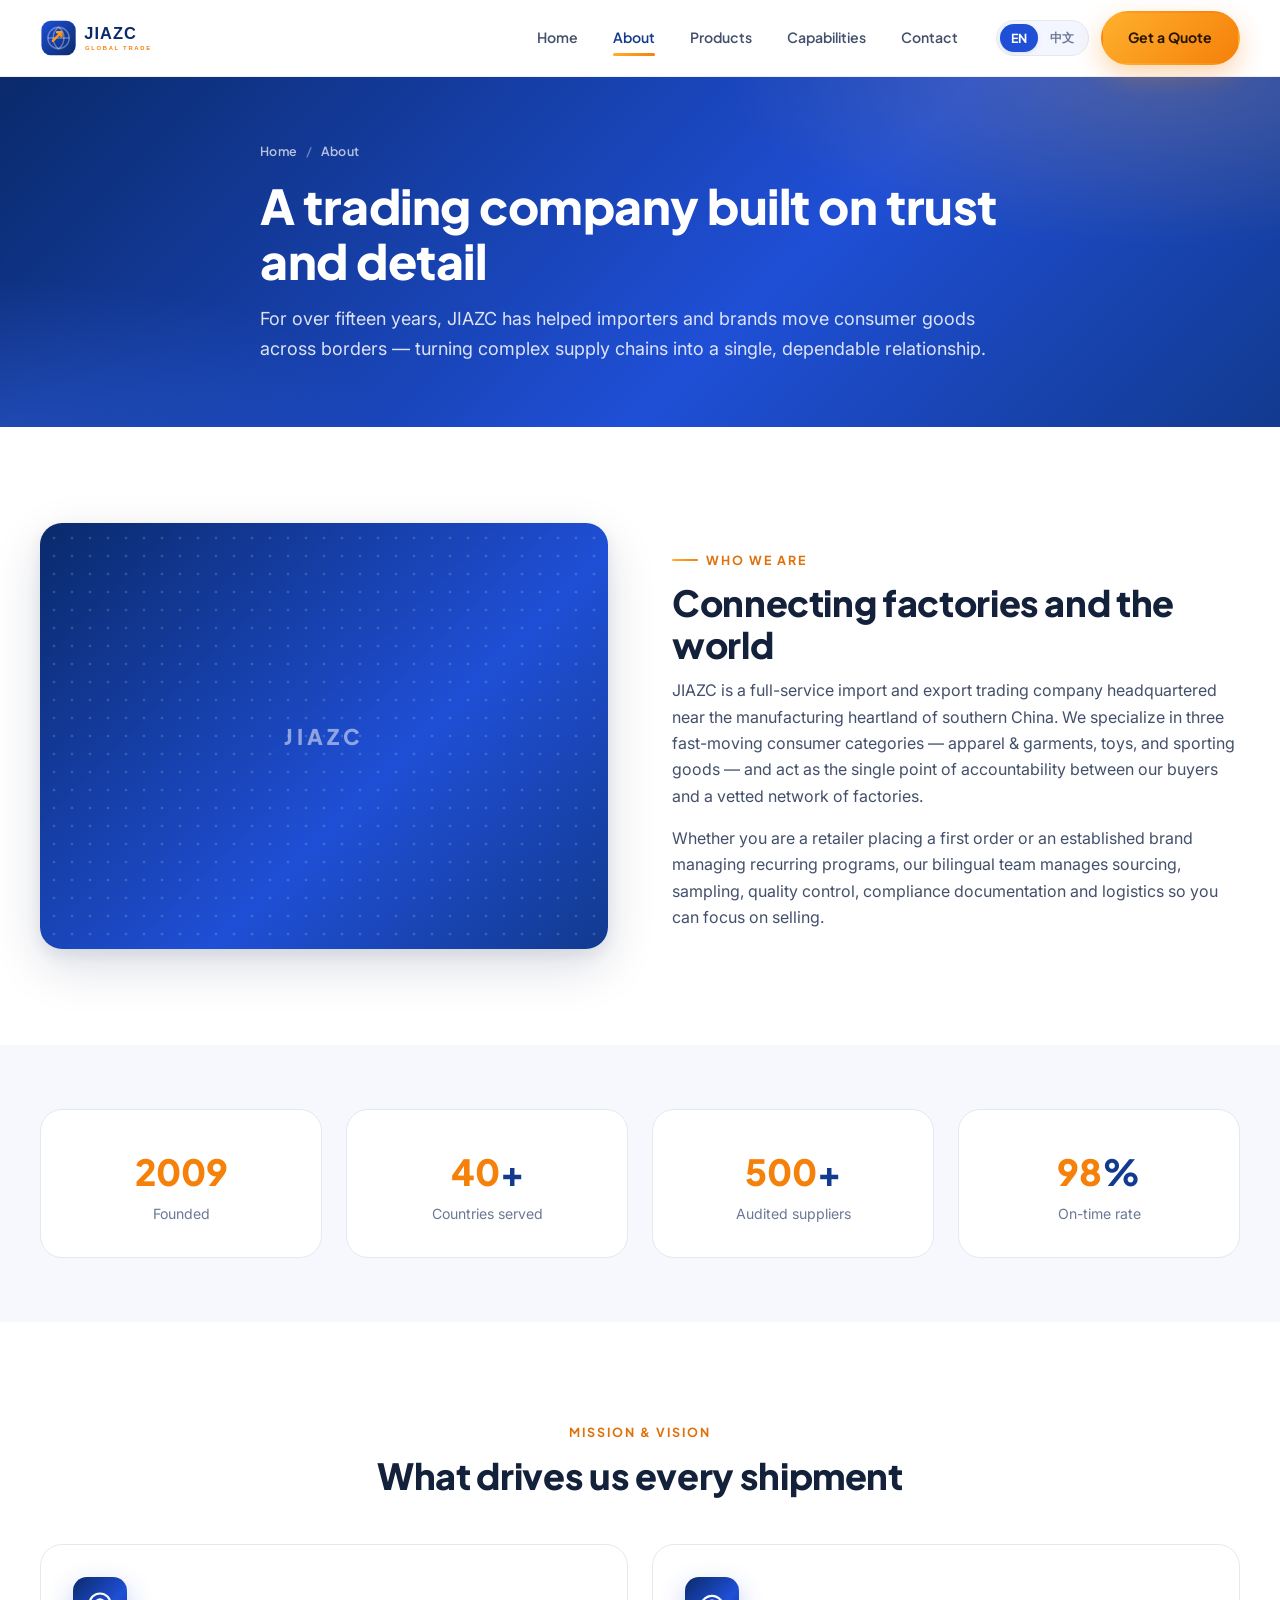
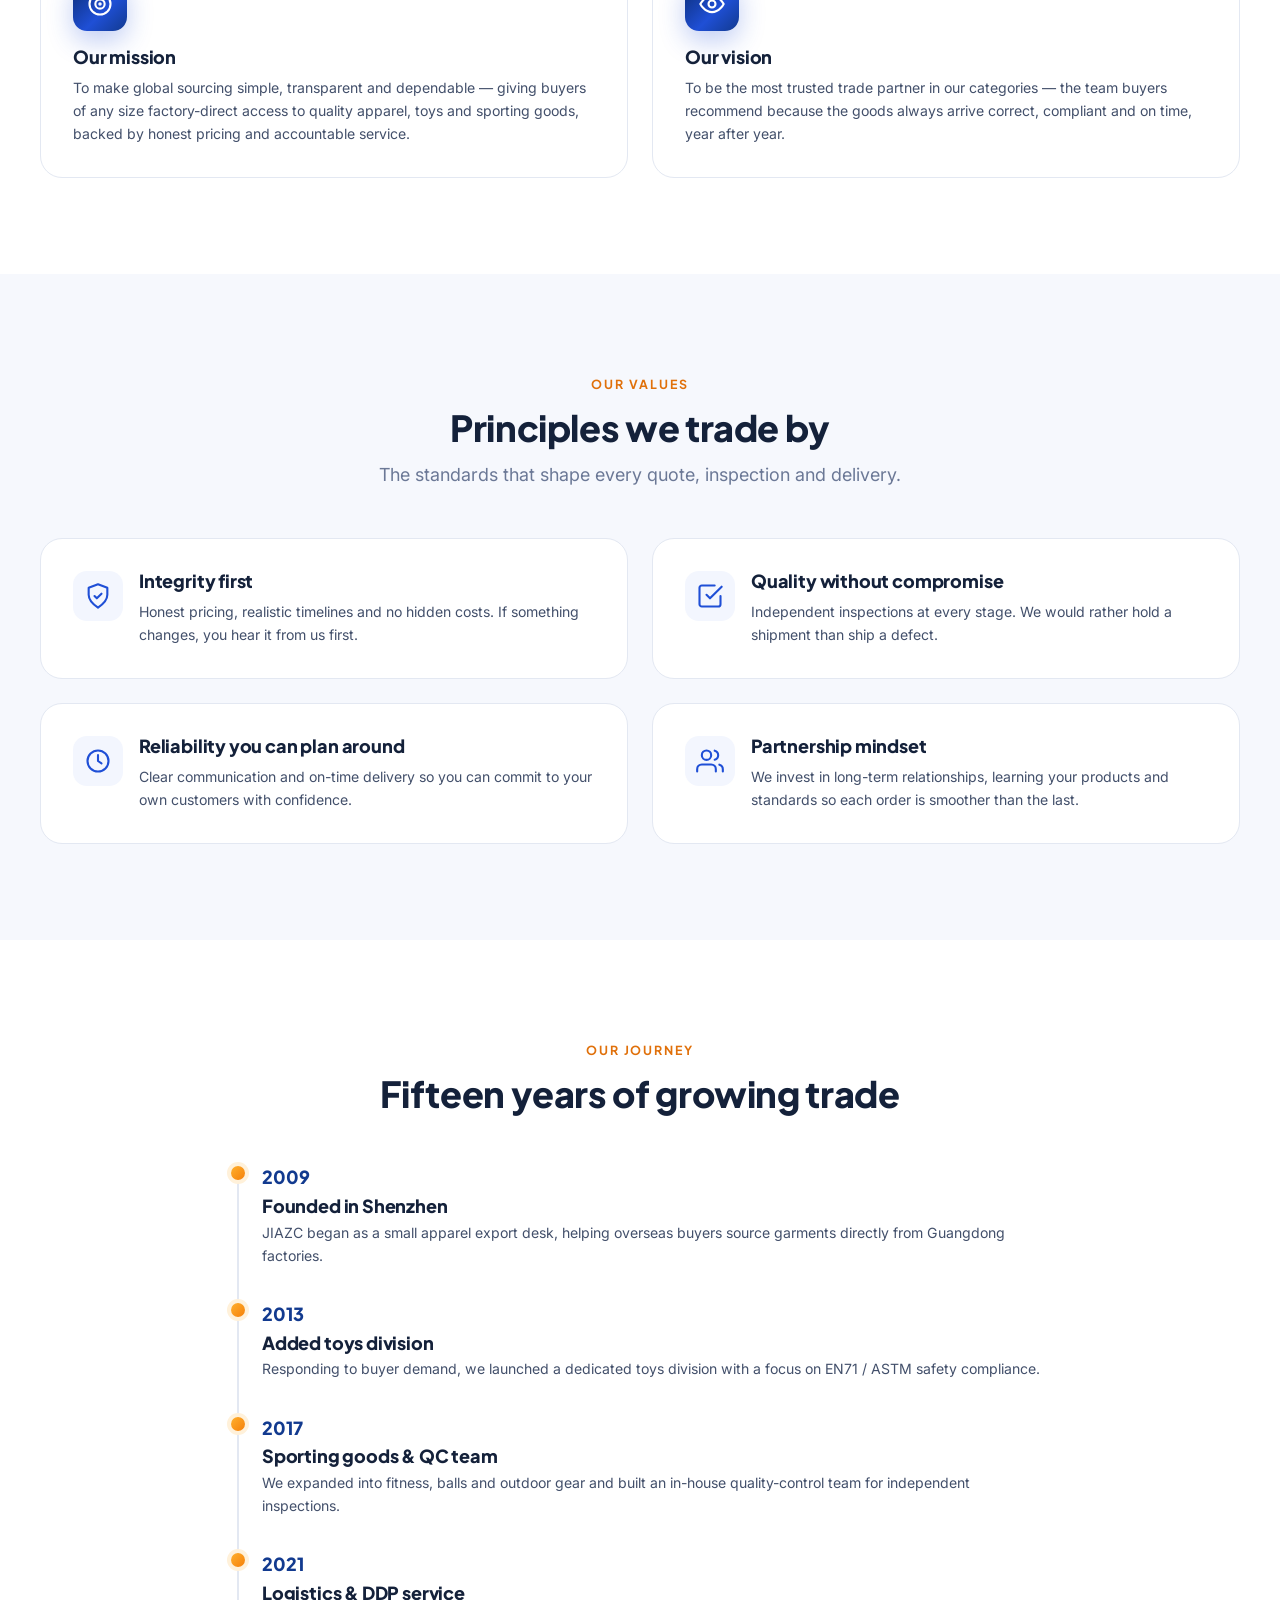
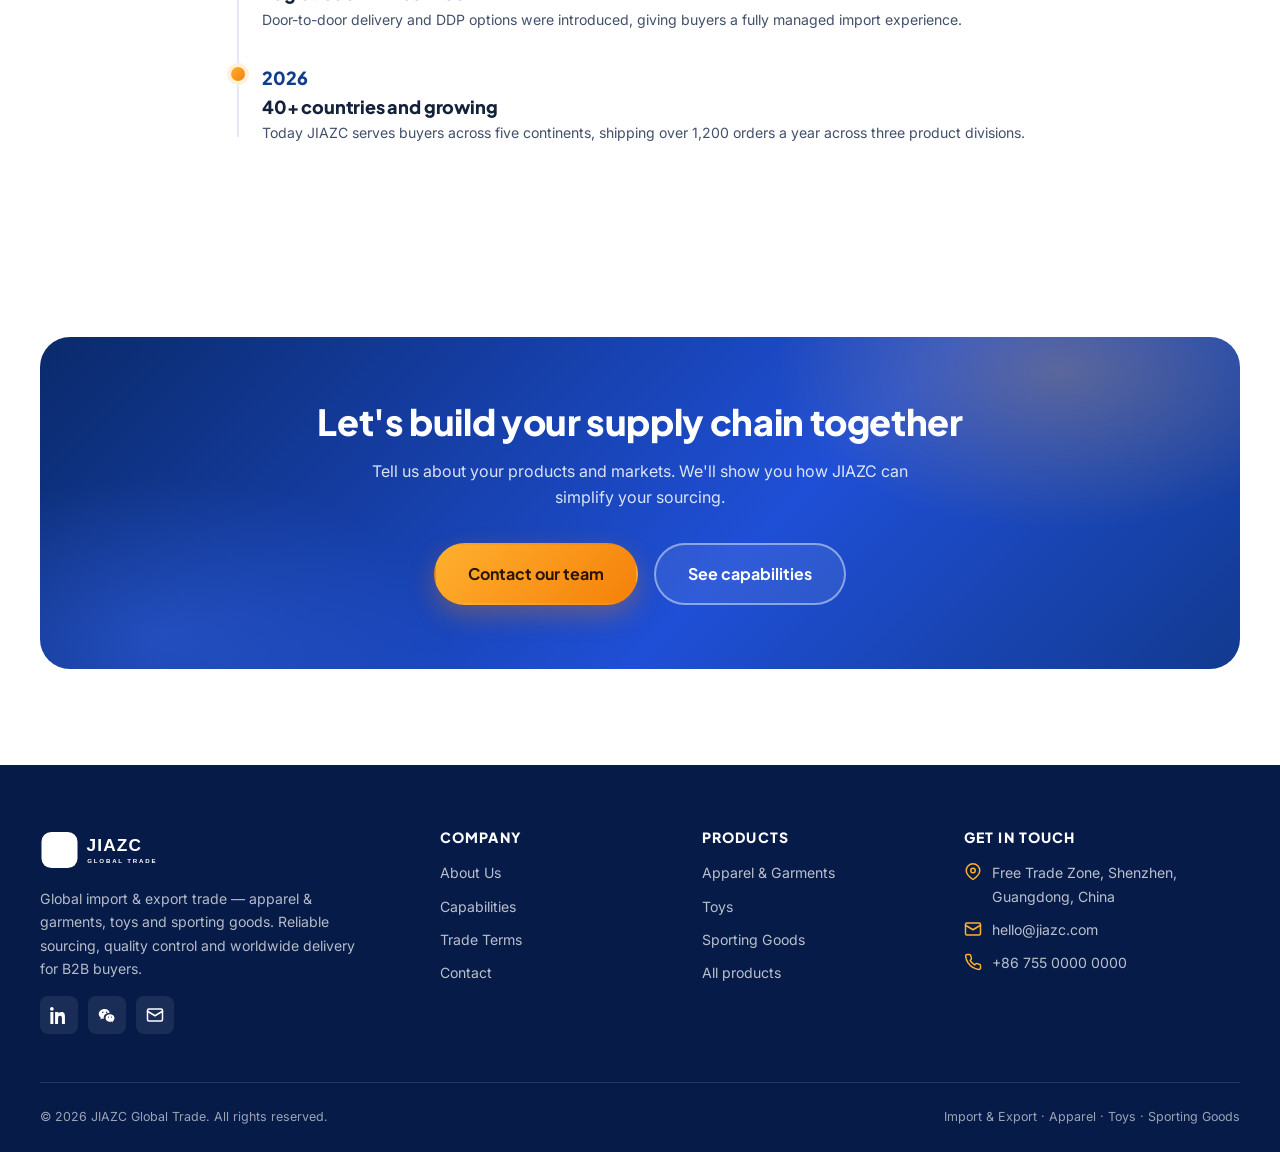
==== about.html @ 339d4beb "Initial commit: jiazc bilingual site" ====
<!DOCTYPE html>
<html lang="en">
<head>
  <meta charset="UTF-8" />
  <meta name="viewport" content="width=device-width, initial-scale=1.0" />
  <title>About JIAZC | Company Profile, Mission &amp; Values — Global Trade</title>
  <meta name="description" content="Learn about JIAZC, an import & export trading company specializing in apparel, toys and sporting goods. Our mission, history, values and the numbers behind our service." />
  <link rel="icon" type="image/svg+xml" href="favicon.svg" />
  <meta property="og:type" content="website" />
  <meta property="og:title" content="About JIAZC — Global Import & Export Trade" />
  <meta property="og:description" content="A people-first trading company built on verified sourcing, rigorous QC and dependable logistics." />
  <meta property="og:image" content="https://images.unsplash.com/photo-1454165804606-c3d57bc86b40?auto=format&fit=crop&w=1200&q=70" />
  <link rel="preconnect" href="https://fonts.googleapis.com" />
  <link rel="preconnect" href="https://fonts.gstatic.com" crossorigin />
  <link href="https://fonts.googleapis.com/css2?family=Plus+Jakarta+Sans:wght@600;700;800&family=Inter:wght@400;500;600&display=swap" rel="stylesheet" />
  <link rel="stylesheet" href="assets/styles.css" />
</head>
<body>
  <a class="skip-link" href="#main" data-en="Skip to content" data-zh="跳到主要内容">Skip to content</a>

  <header class="site-header">
    <div class="container header-inner">
      <a class="brand" href="index.html" aria-label="JIAZC home"><img src="assets/logo.svg" alt="JIAZC — Global Import & Export Trade" /></a>
      <nav class="primary-nav" id="primary-nav" aria-label="Primary">
        <ul class="nav-list">
          <li><a href="index.html" data-en="Home" data-zh="首页">Home</a></li>
          <li><a href="about.html" aria-current="page" data-en="About" data-zh="关于我们">About</a></li>
          <li><a href="products.html" data-en="Products" data-zh="产品与服务">Products</a></li>
          <li><a href="capabilities.html" data-en="Capabilities" data-zh="核心优势">Capabilities</a></li>
          <li><a href="contact.html" data-en="Contact" data-zh="联系我们">Contact</a></li>
        </ul>
      </nav>
      <div class="header-actions">
        <div class="lang-toggle" role="group" aria-label="Language switch / 语言切换">
          <button type="button" data-lang="en" aria-pressed="true">EN</button>
          <button type="button" data-lang="zh" aria-pressed="false">中文</button>
        </div>
        <a class="btn btn-primary header-cta" href="contact.html" data-en="Get a Quote" data-zh="获取报价">Get a Quote</a>
        <button class="nav-toggle" type="button" aria-expanded="false" aria-controls="primary-nav" data-en-aria="Toggle navigation menu" data-zh-aria="切换导航菜单" aria-label="Toggle navigation menu"><span></span></button>
      </div>
    </div>
  </header>

  <main id="main">
    <!-- PAGE HERO -->
    <section class="page-hero">
      <div class="container page-hero-inner">
        <nav class="breadcrumb" aria-label="Breadcrumb">
          <a href="index.html" data-en="Home" data-zh="首页">Home</a><span class="sep">/</span><span data-en="About" data-zh="关于我们">About</span>
        </nav>
        <h1 data-en="A trading company built on trust and detail" data-zh="以信任与细节为本的贸易公司">A trading company built on trust and detail</h1>
        <p data-en="For over fifteen years, JIAZC has helped importers and brands move consumer goods across borders — turning complex supply chains into a single, dependable relationship." data-zh="十五年来，嘉之诚 (JIAZC) 帮助进口商与品牌跨境流通消费品——将复杂的供应链化为单一、可靠的合作关系。">For over fifteen years, JIAZC has helped importers and brands move consumer goods across borders — turning complex supply chains into a single, dependable relationship.</p>
      </div>
    </section>

    <!-- COMPANY OVERVIEW (split) -->
    <section class="section">
      <div class="container split">
        <div class="mission-media reveal">
          <img src="https://images.unsplash.com/photo-1454165804606-c3d57bc86b40?auto=format&fit=crop&w=1000&q=70" alt="Trade team reviewing documents around a table" loading="lazy" decoding="async" />
        </div>
        <div class="reveal d1">
          <span class="eyebrow" data-en="Who we are" data-zh="我们是谁">Who we are</span>
          <h2 class="section-title" data-en="Connecting factories and the world" data-zh="连接工厂与世界">Connecting factories and the world</h2>
          <p data-en="JIAZC is a full-service import and export trading company headquartered near the manufacturing heartland of southern China. We specialize in three fast-moving consumer categories — apparel & garments, toys, and sporting goods — and act as the single point of accountability between our buyers and a vetted network of factories." data-zh="嘉之诚是一家全方位的进出口贸易公司，总部毗邻华南制造业腹地。我们专注于三大快消品类——服装、玩具与体育用品——并作为采购客户与经审核工厂网络之间的唯一责任方。">JIAZC is a full-service import and export trading company headquartered near the manufacturing heartland of southern China. We specialize in three fast-moving consumer categories — apparel & garments, toys, and sporting goods — and act as the single point of accountability between our buyers and a vetted network of factories.</p>
          <p style="margin-top:1rem" data-en="Whether you are a retailer placing a first order or an established brand managing recurring programs, our bilingual team manages sourcing, sampling, quality control, compliance documentation and logistics so you can focus on selling." data-zh="无论您是首次下单的零售商，还是管理长期项目的成熟品牌，我们的双语团队都将统筹采购、打样、质检、合规单证与物流，让您专注销售。">Whether you are a retailer placing a first order or an established brand managing recurring programs, our bilingual team manages sourcing, sampling, quality control, compliance documentation and logistics so you can focus on selling.</p>
        </div>
      </div>
    </section>

    <!-- STATS -->
    <section class="section bg-alt section--tight">
      <div class="container">
        <div class="stats-grid">
          <div class="stat-card reveal d1"><div class="num"><span>2009</span></div><div class="label" data-en="Founded" data-zh="成立年份">Founded</div></div>
          <div class="stat-card reveal d2"><div class="num"><span>40</span>+</div><div class="label" data-en="Countries served" data-zh="服务国家">Countries served</div></div>
          <div class="stat-card reveal d3"><div class="num"><span>500</span>+</div><div class="label" data-en="Audited suppliers" data-zh="审核供应商">Audited suppliers</div></div>
          <div class="stat-card reveal d4"><div class="num"><span>98</span>%</div><div class="label" data-en="On-time rate" data-zh="准时率">On-time rate</div></div>
        </div>
      </div>
    </section>

    <!-- MISSION / VISION -->
    <section class="section">
      <div class="container">
        <div class="section-head center reveal">
          <span class="eyebrow" data-en="Mission &amp; vision" data-zh="使命与愿景">Mission &amp; vision</span>
          <h2 class="section-title" data-en="What drives us every shipment" data-zh="每一批货背后的初心">What drives us every shipment</h2>
        </div>
        <div class="cards-grid cards-2">
          <article class="feature reveal d1">
            <div class="ico"><svg viewBox="0 0 24 24" fill="none" stroke="currentColor" stroke-width="1.8" stroke-linecap="round" stroke-linejoin="round"><circle cx="12" cy="12" r="9"/><circle cx="12" cy="12" r="4"/><circle cx="12" cy="12" r="0.6" fill="currentColor"/></svg></div>
            <h3 data-en="Our mission" data-zh="我们的使命">Our mission</h3>
            <p data-en="To make global sourcing simple, transparent and dependable — giving buyers of any size factory-direct access to quality apparel, toys and sporting goods, backed by honest pricing and accountable service." data-zh="让全球采购变得简单、透明、可靠——让各种规模的买家都能工厂直采优质的服装、玩具与体育用品，并享有诚实定价与负责任的服务。">To make global sourcing simple, transparent and dependable — giving buyers of any size factory-direct access to quality apparel, toys and sporting goods, backed by honest pricing and accountable service.</p>
          </article>
          <article class="feature reveal d2">
            <div class="ico"><svg viewBox="0 0 24 24" fill="none" stroke="currentColor" stroke-width="1.8" stroke-linecap="round" stroke-linejoin="round"><path d="M2 12s3.5-7 10-7 10 7 10 7-3.5 7-10 7-10-7-10-7Z"/><circle cx="12" cy="12" r="3"/></svg></div>
            <h3 data-en="Our vision" data-zh="我们的愿景">Our vision</h3>
            <p data-en="To be the most trusted trade partner in our categories — the team buyers recommend because the goods always arrive correct, compliant and on time, year after year." data-zh="成为所在品类中最受信赖的贸易伙伴——因货物始终正确、合规、准时到达而被买家口口相传，年复一年。">To be the most trusted trade partner in our categories — the team buyers recommend because the goods always arrive correct, compliant and on time, year after year.</p>
          </article>
        </div>
      </div>
    </section>

    <!-- VALUES -->
    <section class="section bg-alt">
      <div class="container">
        <div class="section-head center reveal">
          <span class="eyebrow" data-en="Our values" data-zh="核心价值观">Our values</span>
          <h2 class="section-title" data-en="Principles we trade by" data-zh="我们坚守的原则">Principles we trade by</h2>
          <p class="section-sub" data-en="The standards that shape every quote, inspection and delivery." data-zh="贯穿每一次报价、检验与交付的准则。">The standards that shape every quote, inspection and delivery.</p>
        </div>
        <div class="value-grid">
          <article class="value reveal d1">
            <div class="ico"><svg viewBox="0 0 24 24" fill="none" stroke="currentColor" stroke-width="1.8" stroke-linecap="round" stroke-linejoin="round"><path d="M12 2 4 5v6c0 5 3.5 8 8 11 4.5-3 8-6 8-11V5l-8-3Z"/><path d="m9 12 2 2 4-4"/></svg></div>
            <div><h3 data-en="Integrity first" data-zh="诚信为先">Integrity first</h3><p data-en="Honest pricing, realistic timelines and no hidden costs. If something changes, you hear it from us first." data-zh="诚实定价、合理工期、绝无隐藏费用。一旦有变化，您将第一时间获知。">Honest pricing, realistic timelines and no hidden costs. If something changes, you hear it from us first.</p></div>
          </article>
          <article class="value reveal d2">
            <div class="ico"><svg viewBox="0 0 24 24" fill="none" stroke="currentColor" stroke-width="1.8" stroke-linecap="round" stroke-linejoin="round"><path d="M9 11l3 3L22 4"/><path d="M21 12v7a2 2 0 0 1-2 2H5a2 2 0 0 1-2-2V5a2 2 0 0 1 2-2h11"/></svg></div>
            <div><h3 data-en="Quality without compromise" data-zh="品质不妥协">Quality without compromise</h3><p data-en="Independent inspections at every stage. We would rather hold a shipment than ship a defect." data-zh="各阶段独立检验。我们宁可暂缓发货，也绝不放行次品。">Independent inspections at every stage. We would rather hold a shipment than ship a defect.</p></div>
          </article>
          <article class="value reveal d3">
            <div class="ico"><svg viewBox="0 0 24 24" fill="none" stroke="currentColor" stroke-width="1.8" stroke-linecap="round" stroke-linejoin="round"><circle cx="12" cy="12" r="9"/><path d="M12 7v5l3 2"/></svg></div>
            <div><h3 data-en="Reliability you can plan around" data-zh="可规划的可靠性">Reliability you can plan around</h3><p data-en="Clear communication and on-time delivery so you can commit to your own customers with confidence." data-zh="清晰沟通、准时交付，让您能够自信地向自己的客户承诺。">Clear communication and on-time delivery so you can commit to your own customers with confidence.</p></div>
          </article>
          <article class="value reveal d4">
            <div class="ico"><svg viewBox="0 0 24 24" fill="none" stroke="currentColor" stroke-width="1.8" stroke-linecap="round" stroke-linejoin="round"><path d="M17 21v-2a4 4 0 0 0-4-4H5a4 4 0 0 0-4 4v2"/><circle cx="9" cy="7" r="4"/><path d="M23 21v-2a4 4 0 0 0-3-3.87M16 3.13a4 4 0 0 1 0 7.75"/></svg></div>
            <div><h3 data-en="Partnership mindset" data-zh="伙伴思维">Partnership mindset</h3><p data-en="We invest in long-term relationships, learning your products and standards so each order is smoother than the last." data-zh="我们注重长期合作，了解您的产品与标准，让每一单都比上一单更顺畅。">We invest in long-term relationships, learning your products and standards so each order is smoother than the last.</p></div>
          </article>
        </div>
      </div>
    </section>

    <!-- HISTORY TIMELINE -->
    <section class="section">
      <div class="container">
        <div class="section-head center reveal">
          <span class="eyebrow" data-en="Our journey" data-zh="发展历程">Our journey</span>
          <h2 class="section-title" data-en="Fifteen years of growing trade" data-zh="十五年贸易成长之路">Fifteen years of growing trade</h2>
        </div>
        <div class="timeline">
          <div class="tl-item reveal d1">
            <div class="year">2009</div>
            <h3 data-en="Founded in Shenzhen" data-zh="深圳创立">Founded in Shenzhen</h3>
            <p data-en="JIAZC began as a small apparel export desk, helping overseas buyers source garments directly from Guangdong factories." data-zh="嘉之诚以小型服装出口部起步，帮助海外买家直接从广东工厂采购成衣。">JIAZC began as a small apparel export desk, helping overseas buyers source garments directly from Guangdong factories.</p>
          </div>
          <div class="tl-item reveal d2">
            <div class="year">2013</div>
            <h3 data-en="Added toys division" data-zh="增设玩具事业部">Added toys division</h3>
            <p data-en="Responding to buyer demand, we launched a dedicated toys division with a focus on EN71 / ASTM safety compliance." data-zh="顺应客户需求，我们成立专门的玩具事业部，专注 EN71 / ASTM 安全合规。">Responding to buyer demand, we launched a dedicated toys division with a focus on EN71 / ASTM safety compliance.</p>
          </div>
          <div class="tl-item reveal d3">
            <div class="year">2017</div>
            <h3 data-en="Sporting goods &amp; QC team" data-zh="体育用品与质检团队">Sporting goods &amp; QC team</h3>
            <p data-en="We expanded into fitness, balls and outdoor gear and built an in-house quality-control team for independent inspections." data-zh="业务拓展至健身、球类与户外装备，并组建内部质检团队进行独立检验。">We expanded into fitness, balls and outdoor gear and built an in-house quality-control team for independent inspections.</p>
          </div>
          <div class="tl-item reveal d4">
            <div class="year">2021</div>
            <h3 data-en="Logistics &amp; DDP service" data-zh="物流与 DDP 服务">Logistics &amp; DDP service</h3>
            <p data-en="Door-to-door delivery and DDP options were introduced, giving buyers a fully managed import experience." data-zh="推出门到门交付与 DDP 选项，为买家提供全程托管的进口体验。">Door-to-door delivery and DDP options were introduced, giving buyers a fully managed import experience.</p>
          </div>
          <div class="tl-item reveal">
            <div class="year">2026</div>
            <h3 data-en="40+ countries and growing" data-zh="服务超 40 国并持续增长">40+ countries and growing</h3>
            <p data-en="Today JIAZC serves buyers across five continents, shipping over 1,200 orders a year across three product divisions." data-zh="如今，嘉之诚服务遍及五大洲，三大事业部每年发运逾 1,200 个订单。">Today JIAZC serves buyers across five continents, shipping over 1,200 orders a year across three product divisions.</p>
          </div>
        </div>
      </div>
    </section>

    <!-- CTA -->
    <section class="section">
      <div class="container">
        <div class="cta-band reveal">
          <h2 data-en="Let's build your supply chain together" data-zh="携手打造您的供应链">Let's build your supply chain together</h2>
          <p data-en="Tell us about your products and markets. We'll show you how JIAZC can simplify your sourcing." data-zh="告诉我们您的产品与市场，我们将向您展示嘉之诚如何简化采购。">Tell us about your products and markets. We'll show you how JIAZC can simplify your sourcing.</p>
          <div class="cta-actions">
            <a class="btn btn-primary btn-lg" href="contact.html" data-en="Contact our team" data-zh="联系团队">Contact our team</a>
            <a class="btn btn-ghost btn-lg" href="capabilities.html" data-en="See capabilities" data-zh="查看核心优势">See capabilities</a>
          </div>
        </div>
      </div>
    </section>
  </main>

  <footer class="site-footer">
    <div class="container">
      <div class="footer-top">
        <div class="footer-brand">
          <img src="assets/logo.svg" alt="JIAZC" />
          <p data-en="Global import &amp; export trade — apparel & garments, toys and sporting goods. Reliable sourcing, quality control and worldwide delivery for B2B buyers." data-zh="全球进出口贸易——服装、玩具与体育用品。为 B2B 采购商提供可靠采购、质量管控与全球交付。">Global import &amp; export trade — apparel & garments, toys and sporting goods. Reliable sourcing, quality control and worldwide delivery for B2B buyers.</p>
          <div class="footer-social">
            <a href="#" aria-label="LinkedIn"><svg viewBox="0 0 24 24" fill="currentColor"><path d="M4.98 3.5A2.5 2.5 0 1 1 0 3.5a2.5 2.5 0 0 1 4.98 0ZM.5 8h4V24h-4V8Zm7 0h3.8v2.2h.05c.53-1 1.83-2.2 3.77-2.2 4.03 0 4.78 2.65 4.78 6.1V24h-4v-7.1c0-1.7-.03-3.9-2.37-3.9-2.38 0-2.74 1.85-2.74 3.77V24h-4V8Z"/></svg></a>
            <a href="#" aria-label="WeChat"><svg viewBox="0 0 24 24" fill="currentColor"><path d="M9 4C4.6 4 1 6.9 1 10.5c0 2 1.1 3.8 2.9 5L3 18l2.6-1.3c.7.2 1.5.3 2.3.4-.2-.6-.3-1.2-.3-1.8 0-3.4 3.2-6.1 7.1-6.1.3 0 .5 0 .8.1C15 6.1 12.3 4 9 4Zm-2.6 3.2a1 1 0 1 1 0 2 1 1 0 0 1 0-2Zm5.2 0a1 1 0 1 1 0 2 1 1 0 0 1 0-2ZM16 11c-3.3 0-6 2.2-6 5s2.7 5 6 5c.7 0 1.3-.1 1.9-.3L20 22l-.6-1.6c1.6-1 2.6-2.5 2.6-4.4 0-2.8-2.7-5-6-5Zm-2 3a.8.8 0 1 1 0 1.6.8.8 0 0 1 0-1.6Zm4 0a.8.8 0 1 1 0 1.6.8.8 0 0 1 0-1.6Z"/></svg></a>
            <a href="mailto:hello@jiazc.com" aria-label="Email"><svg viewBox="0 0 24 24" fill="none" stroke="currentColor" stroke-width="2" stroke-linecap="round" stroke-linejoin="round"><rect x="2" y="4" width="20" height="16" rx="2"/><path d="m22 7-10 6L2 7"/></svg></a>
          </div>
        </div>
        <div class="footer-col">
          <h4 data-en="Company" data-zh="公司">Company</h4>
          <ul>
            <li><a href="about.html" data-en="About Us" data-zh="关于我们">About Us</a></li>
            <li><a href="capabilities.html" data-en="Capabilities" data-zh="核心优势">Capabilities</a></li>
            <li><a href="capabilities.html#trade-terms" data-en="Trade Terms" data-zh="贸易条款">Trade Terms</a></li>
            <li><a href="contact.html" data-en="Contact" data-zh="联系我们">Contact</a></li>
          </ul>
        </div>
        <div class="footer-col">
          <h4 data-en="Products" data-zh="产品">Products</h4>
          <ul>
            <li><a href="products.html#apparel" data-en="Apparel &amp; Garments" data-zh="服装与纺织">Apparel &amp; Garments</a></li>
            <li><a href="products.html#toys" data-en="Toys" data-zh="玩具">Toys</a></li>
            <li><a href="products.html#sport" data-en="Sporting Goods" data-zh="体育用品">Sporting Goods</a></li>
            <li><a href="products.html" data-en="All products" data-zh="全部产品">All products</a></li>
          </ul>
        </div>
        <div class="footer-col">
          <h4 data-en="Get in touch" data-zh="联系方式">Get in touch</h4>
          <ul class="footer-contact">
            <li><svg viewBox="0 0 24 24" fill="none" stroke="currentColor" stroke-width="2" stroke-linecap="round" stroke-linejoin="round"><path d="M21 10c0 6-9 12-9 12s-9-6-9-12a9 9 0 0 1 18 0Z"/><circle cx="12" cy="10" r="3"/></svg><span data-en="Free Trade Zone, Shenzhen, Guangdong, China" data-zh="中国广东省深圳市自由贸易区">Free Trade Zone, Shenzhen, Guangdong, China</span></li>
            <li><svg viewBox="0 0 24 24" fill="none" stroke="currentColor" stroke-width="2" stroke-linecap="round" stroke-linejoin="round"><rect x="2" y="4" width="20" height="16" rx="2"/><path d="m22 7-10 6L2 7"/></svg><a href="mailto:hello@jiazc.com">hello@jiazc.com</a></li>
            <li><svg viewBox="0 0 24 24" fill="none" stroke="currentColor" stroke-width="2" stroke-linecap="round" stroke-linejoin="round"><path d="M22 16.9v3a2 2 0 0 1-2.2 2 19.8 19.8 0 0 1-8.6-3 19.5 19.5 0 0 1-6-6 19.8 19.8 0 0 1-3-8.6A2 2 0 0 1 4.1 2h3a2 2 0 0 1 2 1.7c.1 1 .4 1.9.7 2.8a2 2 0 0 1-.5 2.1L8.1 9.9a16 16 0 0 0 6 6l1.3-1.2a2 2 0 0 1 2.1-.5c.9.3 1.8.6 2.8.7a2 2 0 0 1 1.7 2Z"/></svg><a href="tel:+8675500000000">+86 755 0000 0000</a></li>
          </ul>
        </div>
      </div>
      <div class="footer-bottom">
        <span>© <span data-year>2026</span> JIAZC <span data-en="Global Trade. All rights reserved." data-zh="全球贸易. 版权所有.">Global Trade. All rights reserved.</span></span>
        <span data-en="Import &amp; Export · Apparel · Toys · Sporting Goods" data-zh="进出口 · 服装 · 玩具 · 体育用品">Import &amp; Export · Apparel · Toys · Sporting Goods</span>
      </div>
    </div>
  </footer>

  <script src="assets/script.js"></script>
</body>
</html>
---- assets/styles.css ----
/* ============================================================
   JIAZC — Global Import & Export Trade
   Shared stylesheet · design system + components
   ============================================================ */

/* ---------- Design tokens ---------- */
:root {
  /* Brand palette — deep blue + vivid amber */
  --blue-900: #061b48;
  --blue-800: #0a2a6b;
  --blue-700: #123a8f;
  --blue-600: #1f4fd6;
  --blue-500: #3a6bf0;
  --blue-100: #e7eefc;
  --blue-50:  #f3f6fe;

  --amber-600: #e0700a;
  --amber-500: #f5800a;
  --amber-400: #ffb02e;
  --amber-100: #fff1da;

  --ink:       #14213a;
  --ink-soft:  #43506b;
  --muted:     #6b7896;
  --line:      #e3e8f2;
  --line-soft: #eef1f8;
  --bg:        #ffffff;
  --bg-alt:    #f6f8fd;
  --bg-deep:   #061b48;
  --white:     #ffffff;
  --ok:        #16a34a;
  --err:       #dc2626;

  /* Gradients */
  --grad-brand: linear-gradient(135deg, #0a2a6b 0%, #1f4fd6 60%, #123a8f 100%);
  --grad-amber: linear-gradient(135deg, #ffb02e 0%, #f5800a 100%);
  --grad-hero:  linear-gradient(120deg, rgba(6,27,72,0.94) 0%, rgba(18,58,143,0.86) 45%, rgba(31,79,214,0.74) 100%);
  --grad-soft:  linear-gradient(180deg, #f6f8fd 0%, #ffffff 100%);

  /* Typography */
  --font-display: 'Plus Jakarta Sans', 'Segoe UI', system-ui, sans-serif;
  --font-body: 'Inter', 'Segoe UI', system-ui, -apple-system, sans-serif;

  --fs-xs:   0.78rem;
  --fs-sm:   0.88rem;
  --fs-base: 1rem;
  --fs-md:   1.125rem;
  --fs-lg:   1.35rem;
  --fs-xl:   1.75rem;
  --fs-2xl:  2.25rem;
  --fs-3xl:  3rem;
  --fs-4xl:  3.75rem;

  /* Spacing scale */
  --sp-1: 0.25rem;
  --sp-2: 0.5rem;
  --sp-3: 0.75rem;
  --sp-4: 1rem;
  --sp-5: 1.5rem;
  --sp-6: 2rem;
  --sp-7: 3rem;
  --sp-8: 4rem;
  --sp-9: 6rem;

  /* Radius + shadow */
  --r-sm: 8px;
  --r-md: 14px;
  --r-lg: 22px;
  --r-xl: 30px;
  --r-pill: 999px;

  --sh-sm: 0 1px 2px rgba(6,27,72,0.06), 0 2px 6px rgba(6,27,72,0.05);
  --sh-md: 0 6px 20px rgba(6,27,72,0.08), 0 2px 6px rgba(6,27,72,0.05);
  --sh-lg: 0 18px 50px rgba(6,27,72,0.14), 0 6px 16px rgba(6,27,72,0.08);
  --sh-amber: 0 10px 26px rgba(245,128,10,0.32);
  --sh-blue: 0 10px 26px rgba(31,79,214,0.28);

  --maxw: 1200px;
  --header-h: 76px;
  --ease: cubic-bezier(0.22, 1, 0.36, 1);
}

/* ---------- Reset ---------- */
*, *::before, *::after { box-sizing: border-box; }
* { margin: 0; }
html { scroll-behavior: smooth; -webkit-text-size-adjust: 100%; }
body {
  font-family: var(--font-body);
  color: var(--ink);
  background: var(--bg);
  line-height: 1.65;
  font-size: var(--fs-base);
  -webkit-font-smoothing: antialiased;
  text-rendering: optimizeLegibility;
  overflow-x: hidden;
}
img, svg { display: block; max-width: 100%; }
a { color: inherit; text-decoration: none; }
ul { list-style: none; padding: 0; }
button { font-family: inherit; cursor: pointer; border: none; background: none; }
h1, h2, h3, h4 { font-family: var(--font-display); line-height: 1.15; color: var(--ink); font-weight: 800; letter-spacing: -0.01em; }
:lang(zh) h1, :lang(zh) h2, :lang(zh) h3 { letter-spacing: 0; }
p { color: var(--ink-soft); }

/* ---------- A11y focus ---------- */
:focus-visible {
  outline: 3px solid var(--amber-400);
  outline-offset: 2px;
  border-radius: 4px;
}
.skip-link {
  position: absolute;
  left: 16px; top: -60px;
  background: var(--blue-800);
  color: #fff;
  padding: 10px 18px;
  border-radius: var(--r-sm);
  z-index: 1200;
  transition: top 0.2s var(--ease);
}
.skip-link:focus { top: 14px; }

/* ---------- Layout helpers ---------- */
.container { width: min(100% - 2.5rem, var(--maxw)); margin-inline: auto; }
.section { padding: var(--sp-9) 0; }
.section--tight { padding: var(--sp-8) 0; }
.bg-alt { background: var(--bg-alt); }
.bg-soft { background: var(--grad-soft); }

.eyebrow {
  display: inline-flex;
  align-items: center;
  gap: 8px;
  font-family: var(--font-display);
  font-weight: 700;
  font-size: var(--fs-xs);
  letter-spacing: 0.16em;
  text-transform: uppercase;
  color: var(--amber-600);
  margin-bottom: var(--sp-3);
}
.eyebrow::before {
  content: "";
  width: 26px; height: 2px;
  background: var(--grad-amber);
  border-radius: 2px;
}
.section-head { max-width: 680px; margin-bottom: var(--sp-7); }
.section-head.center { margin-inline: auto; text-align: center; }
.section-head.center .eyebrow::before { display: none; }
.section-title { font-size: clamp(1.7rem, 4vw, var(--fs-2xl)); margin-bottom: var(--sp-3); }
.section-sub { font-size: var(--fs-md); color: var(--muted); }

/* ---------- Buttons ---------- */
.btn {
  display: inline-flex;
  align-items: center;
  justify-content: center;
  gap: 10px;
  font-family: var(--font-display);
  font-weight: 700;
  font-size: var(--fs-sm);
  padding: 0.85rem 1.6rem;
  border-radius: var(--r-pill);
  transition: transform 0.25s var(--ease), box-shadow 0.25s var(--ease), background 0.25s var(--ease), color 0.25s var(--ease);
  white-space: nowrap;
  cursor: pointer;
  border: 2px solid transparent;
}
.btn svg { width: 18px; height: 18px; }
.btn-primary { background: var(--grad-amber); color: #2a1500; box-shadow: var(--sh-amber); }
.btn-primary:hover { transform: translateY(-3px); box-shadow: 0 16px 34px rgba(245,128,10,0.42); }
.btn-secondary { background: var(--blue-600); color: #fff; box-shadow: var(--sh-blue); }
.btn-secondary:hover { transform: translateY(-3px); background: var(--blue-700); }
.btn-ghost { background: rgba(255,255,255,0.08); color: #fff; border-color: rgba(255,255,255,0.45); }
.btn-ghost:hover { background: rgba(255,255,255,0.16); transform: translateY(-3px); }
.btn-outline { background: transparent; color: var(--blue-700); border-color: var(--line); }
.btn-outline:hover { border-color: var(--blue-600); color: var(--blue-700); transform: translateY(-3px); box-shadow: var(--sh-sm); }
.btn-block { width: 100%; }
.btn-lg { padding: 1rem 2rem; font-size: var(--fs-base); }

.link-arrow {
  display: inline-flex;
  align-items: center;
  gap: 6px;
  font-family: var(--font-display);
  font-weight: 700;
  font-size: var(--fs-sm);
  color: var(--blue-700);
  transition: gap 0.25s var(--ease), color 0.25s var(--ease);
}
.link-arrow svg { width: 16px; height: 16px; transition: transform 0.25s var(--ease); }
.link-arrow:hover { color: var(--amber-600); gap: 12px; }
.link-arrow:hover svg { transform: translateX(2px); }

/* ============================================================
   HEADER
   ============================================================ */
.site-header {
  position: sticky;
  top: 0;
  z-index: 1000;
  background: rgba(255,255,255,0.86);
  backdrop-filter: saturate(180%) blur(14px);
  -webkit-backdrop-filter: saturate(180%) blur(14px);
  border-bottom: 1px solid var(--line-soft);
  transition: box-shadow 0.3s var(--ease);
}
.site-header.scrolled { box-shadow: var(--sh-md); }
.header-inner {
  height: var(--header-h);
  display: flex;
  align-items: center;
  justify-content: space-between;
  gap: var(--sp-5);
}
.brand { display: flex; align-items: center; flex-shrink: 0; }
.brand img { height: 40px; width: auto; }

.primary-nav { margin-left: auto; }
.nav-list { display: flex; align-items: center; gap: var(--sp-2); }
.nav-list a {
  display: block;
  font-family: var(--font-display);
  font-weight: 600;
  font-size: var(--fs-sm);
  color: var(--ink-soft);
  padding: 0.5rem 0.85rem;
  border-radius: var(--r-sm);
  position: relative;
  transition: color 0.2s var(--ease), background 0.2s var(--ease);
}
.nav-list a:hover { color: var(--blue-700); background: var(--blue-50); }
.nav-list a[aria-current="page"] { color: var(--blue-700); }
.nav-list a[aria-current="page"]::after {
  content: "";
  position: absolute;
  left: 0.85rem; right: 0.85rem; bottom: 2px;
  height: 3px;
  background: var(--grad-amber);
  border-radius: 3px;
}

.header-actions { display: flex; align-items: center; gap: var(--sp-3); }

/* Language toggle */
.lang-toggle {
  display: inline-flex;
  background: var(--blue-50);
  border: 1px solid var(--line);
  border-radius: var(--r-pill);
  padding: 3px;
}
.lang-toggle button {
  font-family: var(--font-display);
  font-weight: 700;
  font-size: var(--fs-xs);
  color: var(--muted);
  padding: 0.32rem 0.7rem;
  border-radius: var(--r-pill);
  transition: all 0.2s var(--ease);
}
.lang-toggle button[aria-pressed="true"] {
  background: var(--blue-600);
  color: #fff;
  box-shadow: var(--sh-sm);
}
.header-cta { display: inline-flex; }

/* Hamburger */
.nav-toggle {
  display: none;
  width: 44px; height: 44px;
  border-radius: var(--r-sm);
  background: var(--blue-50);
  border: 1px solid var(--line);
  position: relative;
}
.nav-toggle span,
.nav-toggle span::before,
.nav-toggle span::after {
  content: "";
  position: absolute;
  left: 50%; transform: translateX(-50%);
  width: 20px; height: 2.2px;
  background: var(--blue-800);
  border-radius: 2px;
  transition: transform 0.3s var(--ease), opacity 0.2s var(--ease), top 0.3s var(--ease);
}
.nav-toggle span { top: 50%; margin-top: -1px; }
.nav-toggle span::before { top: -7px; }
.nav-toggle span::after { top: 7px; }
.nav-toggle[aria-expanded="true"] span { background: transparent; }
.nav-toggle[aria-expanded="true"] span::before { top: 0; transform: translateX(-50%) rotate(45deg); }
.nav-toggle[aria-expanded="true"] span::after { top: 0; transform: translateX(-50%) rotate(-45deg); }

/* ============================================================
   HERO
   ============================================================ */
.hero {
  position: relative;
  color: #fff;
  isolation: isolate;
  overflow: hidden;
  background: var(--grad-brand);
}
.hero::before {
  content: "";
  position: absolute; inset: 0;
  background-image: var(--grad-hero),
    url("https://images.unsplash.com/photo-1494412574643-ff11b0a5c1c3?auto=format&fit=crop&w=1600&q=70");
  background-size: cover;
  background-position: center;
  z-index: -2;
}
.hero::after {
  content: "";
  position: absolute; inset: 0;
  background:
    radial-gradient(60% 60% at 85% 10%, rgba(255,176,46,0.22), transparent 60%),
    radial-gradient(50% 50% at 5% 90%, rgba(58,107,240,0.3), transparent 60%);
  z-index: -1;
}
.hero-inner {
  display: grid;
  grid-template-columns: 1.15fr 0.85fr;
  gap: var(--sp-8);
  align-items: center;
  padding: var(--sp-9) 0 var(--sp-8);
}
.hero-badge {
  display: inline-flex;
  align-items: center;
  gap: 8px;
  background: rgba(255,255,255,0.12);
  border: 1px solid rgba(255,255,255,0.22);
  color: #fff;
  font-family: var(--font-display);
  font-weight: 600;
  font-size: var(--fs-xs);
  letter-spacing: 0.04em;
  padding: 0.45rem 0.9rem;
  border-radius: var(--r-pill);
  margin-bottom: var(--sp-5);
}
.hero-badge .dot { width: 8px; height: 8px; border-radius: 50%; background: var(--amber-400); box-shadow: 0 0 0 4px rgba(255,176,46,0.25); }
.hero h1 {
  color: #fff;
  font-size: clamp(2.3rem, 5.4vw, var(--fs-4xl));
  margin-bottom: var(--sp-5);
}
.hero h1 .accent { color: var(--amber-400); }
.hero-sub {
  color: rgba(255,255,255,0.86);
  font-size: var(--fs-md);
  max-width: 540px;
  margin-bottom: var(--sp-6);
}
.hero-cta { display: flex; flex-wrap: wrap; gap: var(--sp-4); margin-bottom: var(--sp-7); }
.hero-stats {
  display: flex;
  flex-wrap: wrap;
  gap: var(--sp-6);
  padding-top: var(--sp-5);
  border-top: 1px solid rgba(255,255,255,0.18);
}
.hero-stat .num {
  font-family: var(--font-display);
  font-weight: 800;
  font-size: var(--fs-xl);
  color: #fff;
}
.hero-stat .num span { color: var(--amber-400); }
.hero-stat .label { font-size: var(--fs-xs); color: rgba(255,255,255,0.72); letter-spacing: 0.02em; }

/* Hero visual card */
.hero-visual { position: relative; }
.hero-card {
  background: rgba(255,255,255,0.1);
  border: 1px solid rgba(255,255,255,0.2);
  border-radius: var(--r-lg);
  padding: var(--sp-5);
  backdrop-filter: blur(8px);
  box-shadow: var(--sh-lg);
}
.hero-card h3 { color: #fff; font-size: var(--fs-md); margin-bottom: var(--sp-4); }
.hero-cat-list { display: grid; gap: var(--sp-3); }
.hero-cat {
  display: flex;
  align-items: center;
  gap: var(--sp-4);
  background: rgba(255,255,255,0.94);
  border-radius: var(--r-md);
  padding: var(--sp-4);
  transition: transform 0.3s var(--ease), box-shadow 0.3s var(--ease);
}
.hero-cat:hover { transform: translateX(6px); box-shadow: var(--sh-md); }
.hero-cat .ico {
  width: 46px; height: 46px;
  border-radius: var(--r-sm);
  display: grid; place-items: center;
  flex-shrink: 0;
}
.hero-cat .ico svg { width: 26px; height: 26px; }
.hero-cat .t { font-family: var(--font-display); font-weight: 700; color: var(--ink); font-size: var(--fs-sm); }
.hero-cat .d { font-size: var(--fs-xs); color: var(--muted); }

/* ============================================================
   PAGE HERO (interior pages)
   ============================================================ */
.page-hero {
  position: relative;
  color: #fff;
  background: var(--grad-brand);
  isolation: isolate;
  overflow: hidden;
}
.page-hero::before {
  content: "";
  position: absolute; inset: 0; z-index: -1;
  background:
    radial-gradient(55% 80% at 90% 0%, rgba(255,176,46,0.2), transparent 60%),
    radial-gradient(50% 70% at 0% 100%, rgba(58,107,240,0.34), transparent 60%);
}
.page-hero-inner { padding: var(--sp-8) 0; max-width: 760px; }
.page-hero h1 { color: #fff; font-size: clamp(2rem, 5vw, var(--fs-3xl)); margin-bottom: var(--sp-4); }
.page-hero p { color: rgba(255,255,255,0.85); font-size: var(--fs-md); }
.breadcrumb { display: flex; gap: 8px; font-size: var(--fs-xs); color: rgba(255,255,255,0.7); margin-bottom: var(--sp-4); font-family: var(--font-display); font-weight: 600; letter-spacing: 0.04em; }
.breadcrumb a:hover { color: var(--amber-400); }
.breadcrumb .sep { opacity: 0.5; }

/* ============================================================
   TRUST / LOGO BAR
   ============================================================ */
.trust-bar { padding: var(--sp-6) 0; border-bottom: 1px solid var(--line-soft); }
.trust-inner { display: flex; align-items: center; justify-content: space-between; flex-wrap: wrap; gap: var(--sp-5); }
.trust-label { font-family: var(--font-display); font-weight: 700; font-size: var(--fs-xs); letter-spacing: 0.12em; text-transform: uppercase; color: var(--muted); }
.trust-items { display: flex; flex-wrap: wrap; gap: var(--sp-6); }
.trust-item { display: flex; align-items: center; gap: 10px; color: var(--ink-soft); font-family: var(--font-display); font-weight: 600; font-size: var(--fs-sm); }
.trust-item svg { width: 22px; height: 22px; color: var(--blue-600); }

/* ============================================================
   STATS GRID
   ============================================================ */
.stats-grid { display: grid; grid-template-columns: repeat(4, 1fr); gap: var(--sp-5); }
.stat-card {
  background: var(--white);
  border: 1px solid var(--line);
  border-radius: var(--r-lg);
  padding: var(--sp-6);
  text-align: center;
  transition: transform 0.3s var(--ease), box-shadow 0.3s var(--ease), border-color 0.3s var(--ease);
}
.stat-card:hover { transform: translateY(-6px); box-shadow: var(--sh-lg); border-color: var(--blue-100); }
.stat-card .num { font-family: var(--font-display); font-weight: 800; font-size: var(--fs-2xl); color: var(--blue-700); }
.stat-card .num span { color: var(--amber-500); }
.stat-card .label { color: var(--muted); font-size: var(--fs-sm); }

/* ============================================================
   CATEGORY CARDS
   ============================================================ */
.cards-grid { display: grid; gap: var(--sp-5); }
.cards-3 { grid-template-columns: repeat(3, 1fr); }
.cards-2 { grid-template-columns: repeat(2, 1fr); }

.cat-card {
  position: relative;
  border-radius: var(--r-lg);
  overflow: hidden;
  background: var(--white);
  border: 1px solid var(--line);
  box-shadow: var(--sh-sm);
  transition: transform 0.35s var(--ease), box-shadow 0.35s var(--ease);
  display: flex;
  flex-direction: column;
}
.cat-card:hover { transform: translateY(-8px); box-shadow: var(--sh-lg); }
.cat-card .media {
  position: relative;
  aspect-ratio: 16/10;
  background: var(--grad-brand);
  overflow: hidden;
}
.cat-card .media img {
  position: absolute; inset: 0;
  width: 100%; height: 100%;
  object-fit: cover;
  opacity: 0.92;
  transition: transform 0.5s var(--ease);
}
.cat-card:hover .media img { transform: scale(1.06); }
.cat-card .media::after {
  content: "";
  position: absolute; inset: 0;
  background: linear-gradient(180deg, rgba(6,27,72,0.05), rgba(6,27,72,0.55));
}
.cat-card .badge-ico {
  position: absolute; top: 14px; left: 14px; z-index: 2;
  width: 48px; height: 48px;
  border-radius: var(--r-sm);
  background: rgba(255,255,255,0.95);
  display: grid; place-items: center;
  box-shadow: var(--sh-sm);
}
.cat-card .badge-ico svg { width: 28px; height: 28px; }
.cat-card .body { padding: var(--sp-5); display: flex; flex-direction: column; flex: 1; }
.cat-card h3 { font-size: var(--fs-lg); margin-bottom: var(--sp-2); }
.cat-card p { font-size: var(--fs-sm); margin-bottom: var(--sp-4); flex: 1; }
.cat-card .tags { display: flex; flex-wrap: wrap; gap: 6px; margin-bottom: var(--sp-4); }
.tag {
  font-family: var(--font-display);
  font-size: var(--fs-xs);
  font-weight: 600;
  color: var(--blue-700);
  background: var(--blue-50);
  border: 1px solid var(--blue-100);
  padding: 3px 10px;
  border-radius: var(--r-pill);
}

/* Image-failure fallback: branded media containers keep their
   gradient background; add a subtle dot texture + logo glyph so a
   missing remote image still reads as an intentional placeholder. */
.cat-card .media[data-img-failed],
.split-media[data-img-failed],
.product-media[data-img-failed],
.mission-media[data-img-failed] {
  background-image:
    radial-gradient(rgba(255,255,255,0.16) 1.5px, transparent 1.6px),
    var(--grad-brand);
  background-size: 18px 18px, cover;
  background-position: center, center;
}
.cat-card .media[data-img-failed]::before,
.split-media[data-img-failed]::before,
.product-media[data-img-failed]::before,
.mission-media[data-img-failed]::before {
  content: "JIAZC";
  position: absolute; inset: 0; z-index: 1;
  display: grid; place-items: center;
  font-family: var(--font-display);
  font-weight: 800;
  letter-spacing: 0.18em;
  font-size: var(--fs-lg);
  color: rgba(255,255,255,0.5);
}

/* Color accents per category icon bg */
.ico-apparel { background: linear-gradient(135deg,#eaf0ff,#dbe6ff); color: var(--blue-600); }
.ico-toys    { background: linear-gradient(135deg,#fff1da,#ffe2b3); color: var(--amber-600); }
.ico-sport   { background: linear-gradient(135deg,#e3f7ee,#cdeede); color: #119a5b; }

/* ============================================================
   FEATURE / WHY-US
   ============================================================ */
.feature-grid { display: grid; grid-template-columns: repeat(3, 1fr); gap: var(--sp-5); }
.feature {
  background: var(--white);
  border: 1px solid var(--line);
  border-radius: var(--r-lg);
  padding: var(--sp-6);
  transition: transform 0.3s var(--ease), box-shadow 0.3s var(--ease);
}
.feature:hover { transform: translateY(-6px); box-shadow: var(--sh-md); }
.feature .ico {
  width: 54px; height: 54px;
  border-radius: var(--r-md);
  background: var(--grad-brand);
  display: grid; place-items: center;
  margin-bottom: var(--sp-4);
  box-shadow: var(--sh-blue);
}
.feature .ico svg { width: 28px; height: 28px; color: #fff; }
.feature h3 { font-size: var(--fs-md); margin-bottom: var(--sp-2); }
.feature p { font-size: var(--fs-sm); }

/* Split feature (image + text) */
.split { display: grid; grid-template-columns: 1fr 1fr; gap: var(--sp-8); align-items: center; }
.split-media {
  border-radius: var(--r-lg);
  overflow: hidden;
  box-shadow: var(--sh-lg);
  background: var(--grad-brand);
  aspect-ratio: 4/3;
  position: relative;
}
.split-media img { position: absolute; inset: 0; width: 100%; height: 100%; object-fit: cover; }
.check-list { display: grid; gap: var(--sp-3); margin-top: var(--sp-5); }
.check-list li { display: flex; align-items: flex-start; gap: 12px; color: var(--ink-soft); font-size: var(--fs-sm); }
.check-list li svg { width: 22px; height: 22px; flex-shrink: 0; color: var(--ok); margin-top: 2px; }
.check-list li strong { color: var(--ink); font-family: var(--font-display); }

/* ============================================================
   GLOBAL REACH BAND
   ============================================================ */
.reach {
  position: relative;
  color: #fff;
  background: var(--bg-deep);
  isolation: isolate;
  overflow: hidden;
}
.reach::before {
  content: "";
  position: absolute; inset: 0; z-index: -1;
  background:
    radial-gradient(50% 80% at 80% 20%, rgba(31,79,214,0.4), transparent 60%),
    radial-gradient(40% 60% at 15% 90%, rgba(245,128,10,0.22), transparent 60%);
}
.reach-inner { display: grid; grid-template-columns: 0.9fr 1.1fr; gap: var(--sp-8); align-items: center; }
.reach h2 { color: #fff; font-size: clamp(1.7rem,4vw,var(--fs-2xl)); margin-bottom: var(--sp-4); }
.reach p { color: rgba(255,255,255,0.82); margin-bottom: var(--sp-5); }
.reach-stats { display: flex; gap: var(--sp-7); flex-wrap: wrap; }
.reach-stats .num { font-family: var(--font-display); font-weight: 800; font-size: var(--fs-xl); color: var(--amber-400); }
.reach-stats .label { font-size: var(--fs-xs); color: rgba(255,255,255,0.7); }
.map-wrap {
  background: rgba(255,255,255,0.04);
  border: 1px solid rgba(255,255,255,0.12);
  border-radius: var(--r-lg);
  padding: var(--sp-5);
}
.map-wrap svg { width: 100%; height: auto; }

/* ============================================================
   PROCESS / STEPS
   ============================================================ */
.steps { display: grid; grid-template-columns: repeat(4, 1fr); gap: var(--sp-5); position: relative; }
.step {
  background: var(--white);
  border: 1px solid var(--line);
  border-radius: var(--r-lg);
  padding: var(--sp-6);
  position: relative;
  transition: transform 0.3s var(--ease), box-shadow 0.3s var(--ease);
}
.step:hover { transform: translateY(-6px); box-shadow: var(--sh-md); }
.step .num {
  font-family: var(--font-display);
  font-weight: 800;
  font-size: var(--fs-sm);
  color: #fff;
  background: var(--grad-amber);
  width: 38px; height: 38px;
  border-radius: 50%;
  display: grid; place-items: center;
  margin-bottom: var(--sp-4);
  box-shadow: var(--sh-amber);
}
.step .ico { margin-bottom: var(--sp-3); }
.step .ico svg { width: 30px; height: 30px; color: var(--blue-600); }
.step h3 { font-size: var(--fs-md); margin-bottom: var(--sp-2); }
.step p { font-size: var(--fs-sm); }

/* ============================================================
   CTA BAND
   ============================================================ */
.cta-band {
  position: relative;
  background: var(--grad-brand);
  color: #fff;
  border-radius: var(--r-xl);
  padding: clamp(2.5rem, 5vw, 4rem);
  overflow: hidden;
  isolation: isolate;
  text-align: center;
}
.cta-band::before {
  content: "";
  position: absolute; inset: 0; z-index: -1;
  background:
    radial-gradient(40% 80% at 85% 10%, rgba(255,176,46,0.28), transparent 60%),
    radial-gradient(40% 80% at 10% 90%, rgba(58,107,240,0.4), transparent 60%);
}
.cta-band h2 { color: #fff; font-size: clamp(1.7rem,4vw,var(--fs-2xl)); margin-bottom: var(--sp-4); max-width: 680px; margin-inline: auto; }
.cta-band p { color: rgba(255,255,255,0.85); margin-bottom: var(--sp-6); max-width: 560px; margin-inline: auto; }
.cta-actions { display: flex; gap: var(--sp-4); justify-content: center; flex-wrap: wrap; }

/* ============================================================
   PRODUCTS PAGE
   ============================================================ */
.product-block { padding: var(--sp-8) 0; border-bottom: 1px solid var(--line-soft); }
.product-block:last-child { border-bottom: none; }
.product-split { display: grid; grid-template-columns: 1fr 1fr; gap: var(--sp-8); align-items: center; }
.product-split.reverse .product-media { order: 2; }
.product-media {
  border-radius: var(--r-lg);
  overflow: hidden;
  box-shadow: var(--sh-lg);
  aspect-ratio: 4/3;
  position: relative;
  background: var(--grad-brand);
}
.product-media img { position: absolute; inset: 0; width: 100%; height: 100%; object-fit: cover; }
.product-media .pill {
  position: absolute; top: 16px; left: 16px; z-index: 2;
  background: rgba(255,255,255,0.95);
  border-radius: var(--r-pill);
  padding: 8px 16px;
  display: flex; align-items: center; gap: 8px;
  font-family: var(--font-display); font-weight: 700; font-size: var(--fs-sm); color: var(--blue-800);
  box-shadow: var(--sh-sm);
}
.product-media .pill svg { width: 20px; height: 20px; }
.spec-grid { display: grid; grid-template-columns: 1fr 1fr; gap: var(--sp-3); margin-top: var(--sp-5); }
.spec {
  display: flex; align-items: flex-start; gap: 10px;
  background: var(--bg-alt);
  border: 1px solid var(--line);
  border-radius: var(--r-md);
  padding: var(--sp-4);
}
.spec svg { width: 22px; height: 22px; flex-shrink: 0; color: var(--blue-600); }
.spec .t { font-family: var(--font-display); font-weight: 700; font-size: var(--fs-sm); color: var(--ink); }
.spec .d { font-size: var(--fs-xs); color: var(--muted); }

/* ============================================================
   CAPABILITIES PAGE
   ============================================================ */
.trade-table {
  width: 100%;
  border-collapse: separate;
  border-spacing: 0;
  background: var(--white);
  border: 1px solid var(--line);
  border-radius: var(--r-lg);
  overflow: hidden;
  box-shadow: var(--sh-sm);
}
.trade-table th, .trade-table td { padding: var(--sp-4) var(--sp-5); text-align: left; font-size: var(--fs-sm); }
.trade-table thead th { background: var(--blue-800); color: #fff; font-family: var(--font-display); font-weight: 700; letter-spacing: 0.02em; }
.trade-table tbody tr { border-top: 1px solid var(--line); }
.trade-table tbody tr:nth-child(even) { background: var(--bg-alt); }
.trade-table td:first-child { font-family: var(--font-display); font-weight: 700; color: var(--blue-800); }

/* FAQ / accordion */
.faq { display: grid; gap: var(--sp-3); max-width: 820px; margin-inline: auto; }
.faq-item {
  background: var(--white);
  border: 1px solid var(--line);
  border-radius: var(--r-md);
  overflow: hidden;
  transition: box-shadow 0.3s var(--ease);
}
.faq-item[open] { box-shadow: var(--sh-md); }
.faq-item summary {
  list-style: none;
  cursor: pointer;
  padding: var(--sp-5);
  font-family: var(--font-display);
  font-weight: 700;
  color: var(--ink);
  display: flex;
  align-items: center;
  justify-content: space-between;
  gap: var(--sp-4);
  font-size: var(--fs-md);
}
.faq-item summary::-webkit-details-marker { display: none; }
.faq-item summary .icon {
  flex-shrink: 0;
  width: 28px; height: 28px;
  border-radius: 50%;
  background: var(--blue-50);
  display: grid; place-items: center;
  transition: transform 0.3s var(--ease), background 0.3s var(--ease);
}
.faq-item summary .icon svg { width: 16px; height: 16px; color: var(--blue-600); }
.faq-item[open] summary .icon { transform: rotate(45deg); background: var(--grad-amber); }
.faq-item[open] summary .icon svg { color: #fff; }
.faq-item .answer { padding: 0 var(--sp-5) var(--sp-5); }
.faq-item .answer p { font-size: var(--fs-sm); }

/* ============================================================
   CONTACT PAGE
   ============================================================ */
.contact-grid { display: grid; grid-template-columns: 1fr 1.25fr; gap: var(--sp-7); align-items: start; }
.contact-info { display: grid; gap: var(--sp-4); }
.info-card {
  display: flex;
  gap: var(--sp-4);
  background: var(--white);
  border: 1px solid var(--line);
  border-radius: var(--r-lg);
  padding: var(--sp-5);
  transition: transform 0.3s var(--ease), box-shadow 0.3s var(--ease);
}
.info-card:hover { transform: translateY(-4px); box-shadow: var(--sh-md); }
.info-card .ico {
  width: 48px; height: 48px; flex-shrink: 0;
  border-radius: var(--r-md);
  background: var(--grad-brand);
  display: grid; place-items: center;
  box-shadow: var(--sh-blue);
}
.info-card .ico svg { width: 24px; height: 24px; color: #fff; }
.info-card h3 { font-size: var(--fs-sm); text-transform: uppercase; letter-spacing: 0.06em; color: var(--muted); margin-bottom: 4px; font-weight: 700; }
.info-card p, .info-card a { font-size: var(--fs-md); color: var(--ink); font-weight: 600; font-family: var(--font-display); }
.info-card a:hover { color: var(--blue-700); }
.info-card .sub { font-size: var(--fs-sm); color: var(--muted); font-weight: 400; font-family: var(--font-body); }

.form-card {
  background: var(--white);
  border: 1px solid var(--line);
  border-radius: var(--r-lg);
  padding: clamp(1.5rem, 3vw, var(--sp-7));
  box-shadow: var(--sh-md);
}
.form-grid { display: grid; grid-template-columns: 1fr 1fr; gap: var(--sp-5); }
.field { display: flex; flex-direction: column; gap: 6px; }
.field.full { grid-column: 1 / -1; }
.field label {
  font-family: var(--font-display);
  font-weight: 600;
  font-size: var(--fs-sm);
  color: var(--ink);
}
.field label .req { color: var(--err); }
.field input, .field select, .field textarea {
  font-family: var(--font-body);
  font-size: var(--fs-base);
  color: var(--ink);
  padding: 0.8rem 1rem;
  border: 1.5px solid var(--line);
  border-radius: var(--r-md);
  background: var(--bg-alt);
  transition: border-color 0.2s var(--ease), background 0.2s var(--ease), box-shadow 0.2s var(--ease);
  width: 100%;
}
.field textarea { resize: vertical; min-height: 130px; }
.field input:focus, .field select:focus, .field textarea:focus {
  outline: none;
  border-color: var(--blue-500);
  background: #fff;
  box-shadow: 0 0 0 4px rgba(58,107,240,0.12);
}
.field input.invalid, .field select.invalid, .field textarea.invalid {
  border-color: var(--err);
  background: #fff5f5;
}
.field .error-msg {
  font-size: var(--fs-xs);
  color: var(--err);
  font-weight: 600;
  min-height: 1em;
  display: none;
}
.field .error-msg.show { display: block; }
.form-note { font-size: var(--fs-xs); color: var(--muted); margin-top: var(--sp-2); }

.form-success {
  display: none;
  align-items: center;
  gap: var(--sp-4);
  background: linear-gradient(135deg,#e8f8ef,#d6f3e4);
  border: 1px solid #b7e7cc;
  border-radius: var(--r-lg);
  padding: var(--sp-6);
  color: #0f6b3c;
  margin-bottom: var(--sp-5);
}
.form-success.show { display: flex; animation: pop 0.4s var(--ease); }
.form-success svg { width: 40px; height: 40px; flex-shrink: 0; color: var(--ok); }
.form-success h3 { color: #0f6b3c; font-size: var(--fs-md); margin-bottom: 2px; }
.form-success p { color: #18794a; font-size: var(--fs-sm); }
@keyframes pop { from { transform: scale(0.96); opacity: 0; } to { transform: scale(1); opacity: 1; } }

.hours-list { display: grid; gap: var(--sp-2); }
.hours-list li { display: flex; justify-content: space-between; gap: var(--sp-4); padding: 0.5rem 0; border-bottom: 1px dashed var(--line); font-size: var(--fs-sm); }
.hours-list li:last-child { border-bottom: none; }
.hours-list .day { font-family: var(--font-display); font-weight: 600; color: var(--ink); }
.hours-list .time { color: var(--muted); }

/* ============================================================
   VALUES (about)
   ============================================================ */
.value-grid { display: grid; grid-template-columns: repeat(2, 1fr); gap: var(--sp-5); }
.value {
  display: flex; gap: var(--sp-4);
  background: var(--white);
  border: 1px solid var(--line);
  border-radius: var(--r-lg);
  padding: var(--sp-6);
  transition: transform 0.3s var(--ease), box-shadow 0.3s var(--ease);
}
.value:hover { transform: translateY(-5px); box-shadow: var(--sh-md); }
.value .ico { width: 50px; height: 50px; flex-shrink: 0; border-radius: var(--r-md); display: grid; place-items: center; background: var(--blue-50); }
.value .ico svg { width: 28px; height: 28px; color: var(--blue-600); }
.value h3 { font-size: var(--fs-md); margin-bottom: var(--sp-2); }
.value p { font-size: var(--fs-sm); }

/* Timeline */
.timeline { position: relative; max-width: 820px; margin-inline: auto; padding-left: var(--sp-6); }
.timeline::before { content: ""; position: absolute; left: 7px; top: 8px; bottom: 8px; width: 2px; background: var(--line); }
.tl-item { position: relative; padding-bottom: var(--sp-6); }
.tl-item:last-child { padding-bottom: 0; }
.tl-item::before {
  content: ""; position: absolute; left: calc(-1 * var(--sp-6) + 1px); top: 4px;
  width: 14px; height: 14px; border-radius: 50%;
  background: var(--grad-amber); box-shadow: 0 0 0 4px var(--amber-100);
}
.tl-item .year { font-family: var(--font-display); font-weight: 800; color: var(--blue-700); font-size: var(--fs-md); }
.tl-item h3 { font-size: var(--fs-md); margin: 4px 0; }
.tl-item p { font-size: var(--fs-sm); }

/* Mission split */
.mission-media {
  border-radius: var(--r-lg);
  overflow: hidden;
  box-shadow: var(--sh-lg);
  aspect-ratio: 4/3;
  position: relative;
  background: var(--grad-brand);
}
.mission-media img { position: absolute; inset: 0; width: 100%; height: 100%; object-fit: cover; }

/* ============================================================
   FOOTER
   ============================================================ */
.site-footer { background: var(--bg-deep); color: rgba(255,255,255,0.78); padding-top: var(--sp-8); }
.footer-top { display: grid; grid-template-columns: 1.6fr 1fr 1fr 1.2fr; gap: var(--sp-6); padding-bottom: var(--sp-7); }
.footer-brand img { height: 42px; filter: brightness(0) invert(1); margin-bottom: var(--sp-4); }
.footer-brand p { color: rgba(255,255,255,0.7); font-size: var(--fs-sm); max-width: 320px; }
.footer-social { display: flex; gap: 10px; margin-top: var(--sp-4); }
.footer-social a {
  width: 38px; height: 38px;
  border-radius: var(--r-sm);
  background: rgba(255,255,255,0.08);
  display: grid; place-items: center;
  transition: background 0.25s var(--ease), transform 0.25s var(--ease);
}
.footer-social a:hover { background: var(--amber-500); transform: translateY(-3px); }
.footer-social svg { width: 18px; height: 18px; color: #fff; }
.footer-col h4 { color: #fff; font-size: var(--fs-sm); text-transform: uppercase; letter-spacing: 0.08em; margin-bottom: var(--sp-4); }
.footer-col ul { display: grid; gap: 10px; }
.footer-col a, .footer-col li { font-size: var(--fs-sm); color: rgba(255,255,255,0.72); transition: color 0.2s var(--ease); }
.footer-col a:hover { color: var(--amber-400); }
.footer-contact li { display: flex; gap: 10px; align-items: flex-start; }
.footer-contact svg { width: 18px; height: 18px; flex-shrink: 0; color: var(--amber-400); margin-top: 2px; }
.footer-bottom {
  border-top: 1px solid rgba(255,255,255,0.12);
  padding: var(--sp-5) 0;
  display: flex;
  justify-content: space-between;
  flex-wrap: wrap;
  gap: var(--sp-3);
  font-size: var(--fs-xs);
  color: rgba(255,255,255,0.6);
}
.footer-bottom a:hover { color: var(--amber-400); }

/* ============================================================
   SCROLL REVEAL
   ============================================================ */
.reveal { opacity: 0; transform: translateY(28px); transition: opacity 0.7s var(--ease), transform 0.7s var(--ease); }
.reveal.in { opacity: 1; transform: none; }
.reveal.d1 { transition-delay: 0.08s; }
.reveal.d2 { transition-delay: 0.16s; }
.reveal.d3 { transition-delay: 0.24s; }
.reveal.d4 { transition-delay: 0.32s; }
@media (prefers-reduced-motion: reduce) {
  .reveal { opacity: 1; transform: none; transition: none; }
  html { scroll-behavior: auto; }
  * { animation-duration: 0.001ms !important; transition-duration: 0.001ms !important; }
}

/* ============================================================
   RESPONSIVE
   ============================================================ */
@media (max-width: 1024px) {
  .hero-inner { grid-template-columns: 1fr; gap: var(--sp-7); }
  .hero-visual { max-width: 520px; }
  .stats-grid { grid-template-columns: repeat(2, 1fr); }
  .steps { grid-template-columns: repeat(2, 1fr); }
  .reach-inner { grid-template-columns: 1fr; }
  .footer-top { grid-template-columns: 1fr 1fr; }
}

@media (max-width: 860px) {
  :root { --header-h: 66px; }
  .nav-toggle { display: block; }
  .primary-nav {
    position: fixed;
    inset: var(--header-h) 0 auto 0;
    background: #fff;
    border-bottom: 1px solid var(--line);
    box-shadow: var(--sh-lg);
    padding: var(--sp-4);
    transform: translateY(-130%);
    transition: transform 0.4s var(--ease);
    margin: 0;
    max-height: calc(100vh - var(--header-h));
    overflow-y: auto;
  }
  .primary-nav.open { transform: translateY(0); }
  .nav-list { flex-direction: column; align-items: stretch; gap: 4px; }
  .nav-list a { padding: 0.85rem 1rem; border-radius: var(--r-md); font-size: var(--fs-md); }
  .nav-list a[aria-current="page"] { background: var(--blue-50); }
  .nav-list a[aria-current="page"]::after { display: none; }
  .header-cta { display: none; }
  .feature-grid, .cards-3, .cards-2, .value-grid { grid-template-columns: 1fr; }
  .split, .product-split, .product-split.reverse, .contact-grid { grid-template-columns: 1fr; gap: var(--sp-6); }
  .product-split.reverse .product-media { order: 0; }
  .split-media, .mission-media, .product-media { order: -1; }
}

@media (max-width: 560px) {
  .container { width: min(100% - 1.8rem, var(--maxw)); }
  .section { padding: var(--sp-8) 0; }
  .stats-grid, .steps, .form-grid, .spec-grid { grid-template-columns: 1fr; }
  .footer-top { grid-template-columns: 1fr; }
  .hero-stats { gap: var(--sp-5); }
  .hero-cta .btn { flex: 1; }
  .trade-table { display: block; overflow-x: auto; white-space: nowrap; }
  .footer-bottom { flex-direction: column; }
}
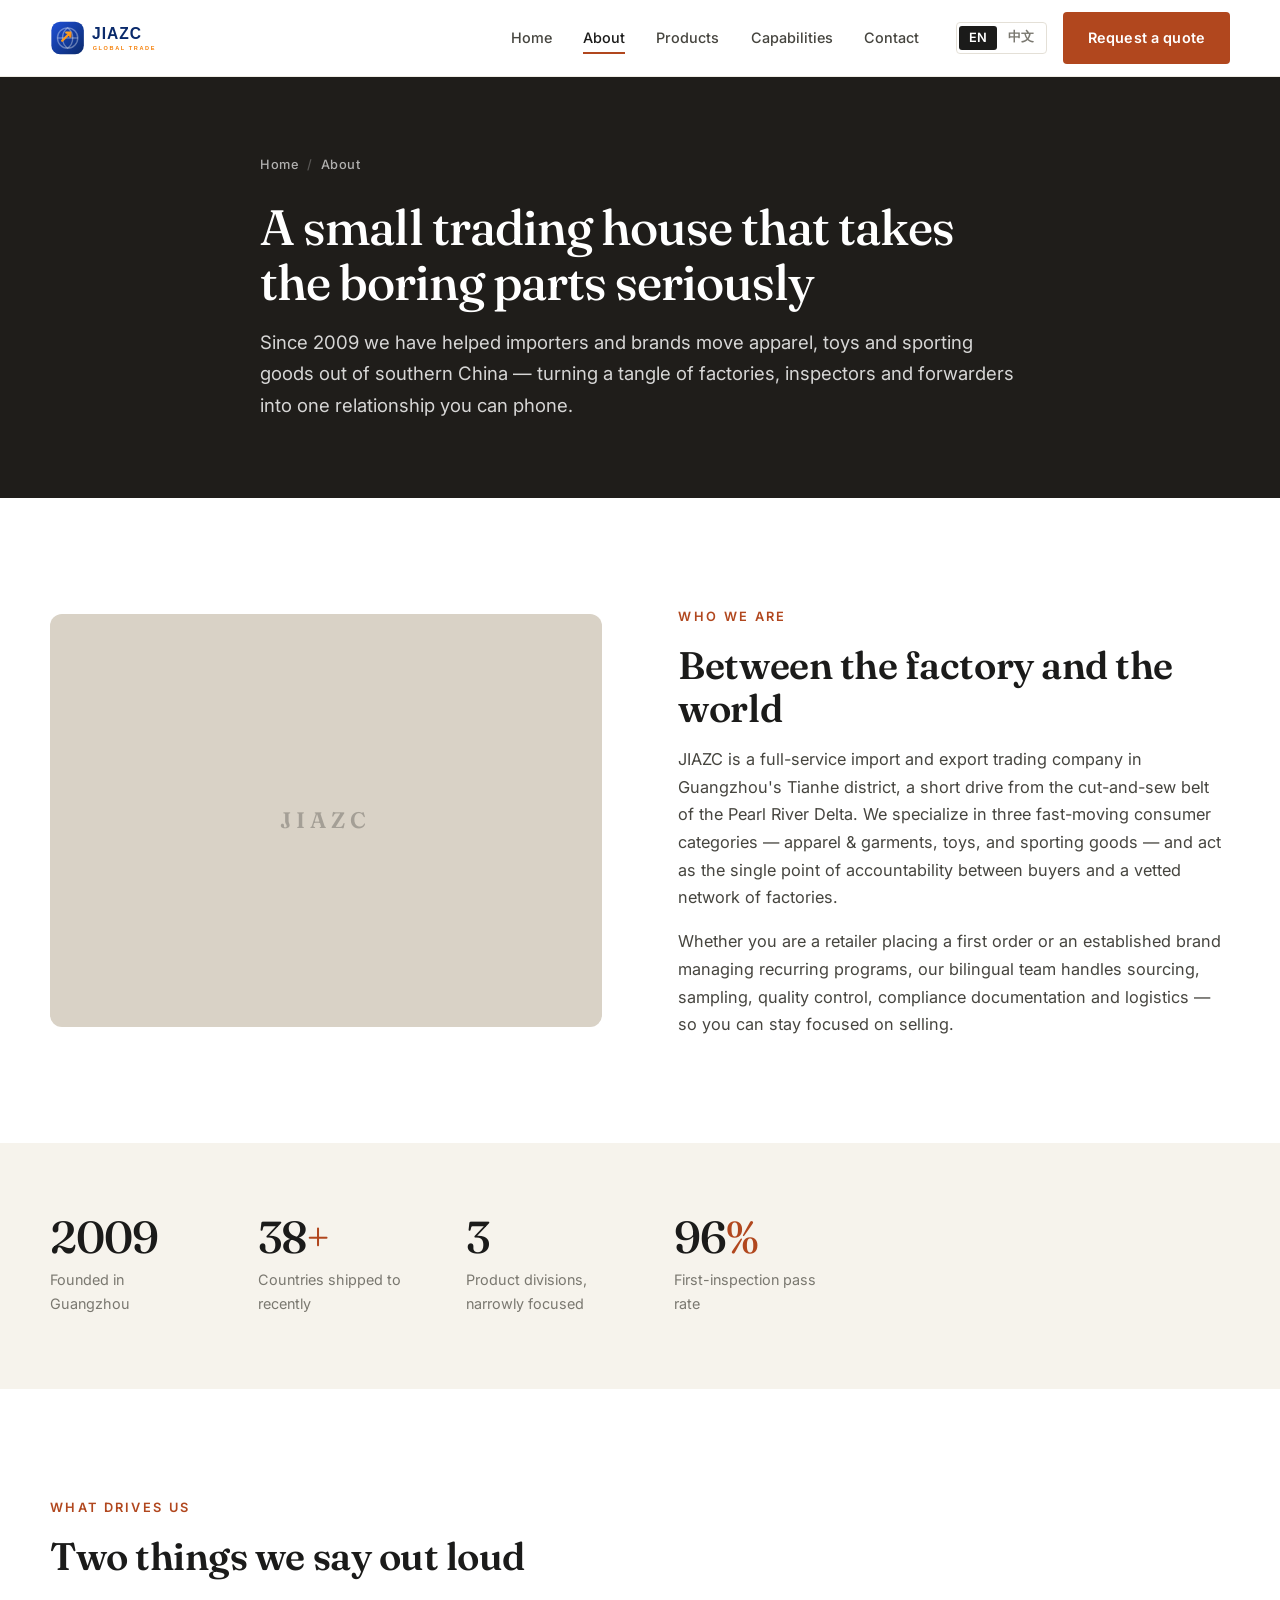
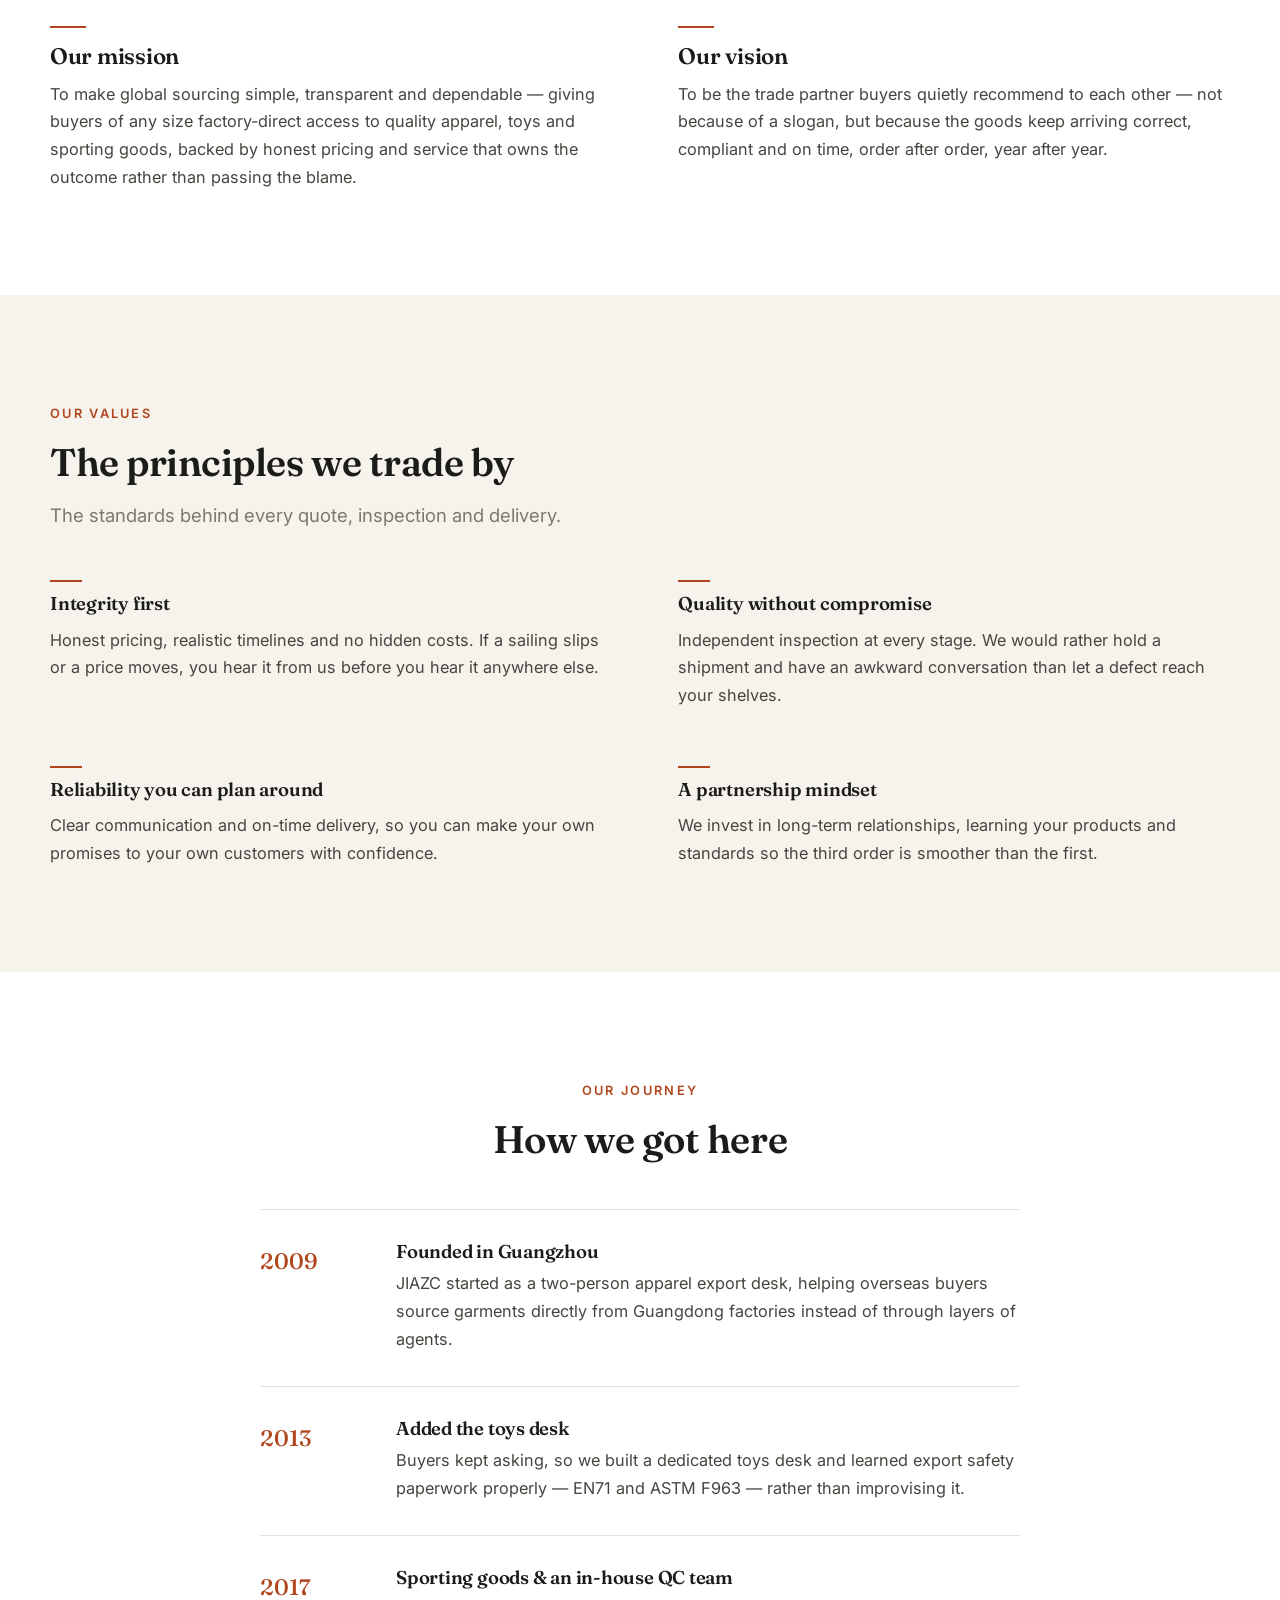
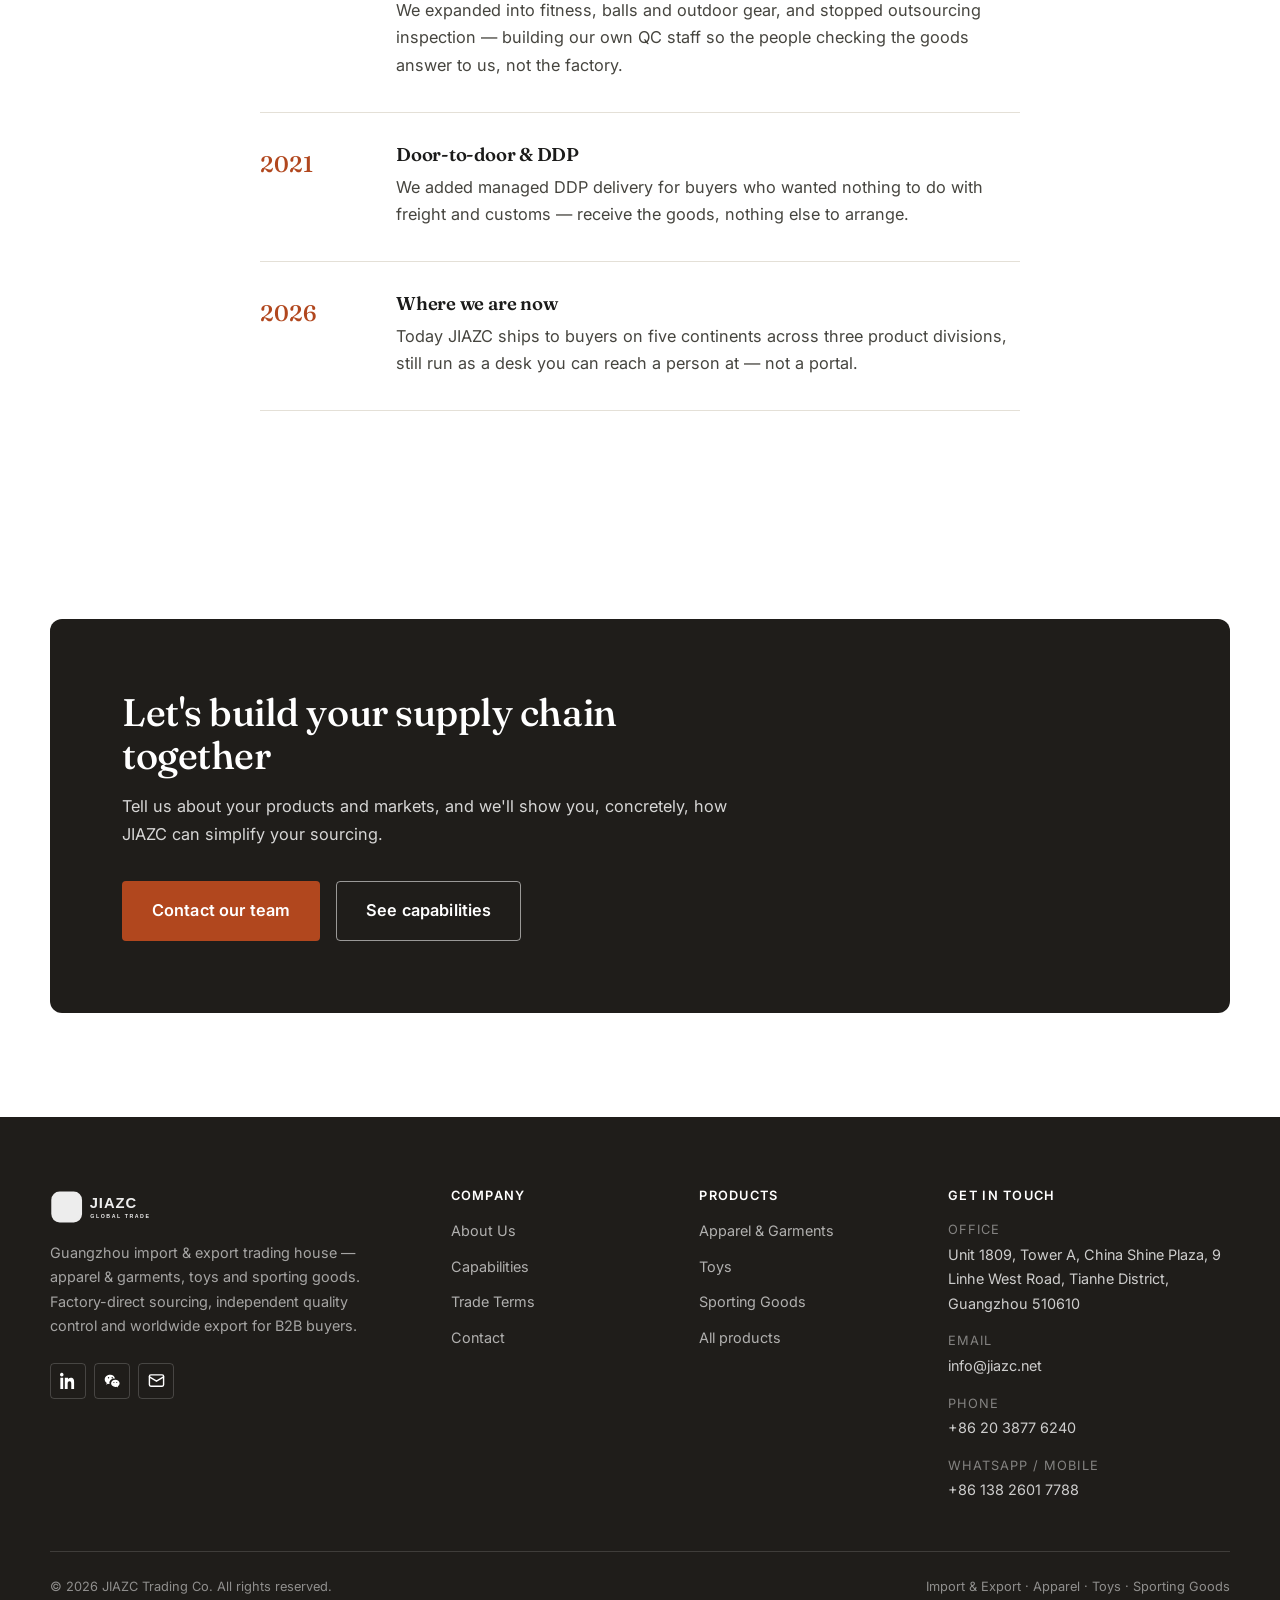
==== commit 8c54f012: "Humanize design: real photography over icons, editorial layout, real-looking contacts Co-Authored-By" ====
--- a/about.html
+++ b/about.html
@@ -3,16 +3,16 @@
 <head>
   <meta charset="UTF-8" />
   <meta name="viewport" content="width=device-width, initial-scale=1.0" />
-  <title>About JIAZC | Company Profile, Mission &amp; Values — Global Trade</title>
-  <meta name="description" content="Learn about JIAZC, an import & export trading company specializing in apparel, toys and sporting goods. Our mission, history, values and the numbers behind our service." />
+  <title>About JIAZC | A Guangzhou Trading House — Company, Mission &amp; Values</title>
+  <meta name="description" content="JIAZC is an import & export trading company in Guangzhou specializing in apparel, toys and sporting goods. Our story, mission, the principles we trade by, and how we have grown since 2009." />
   <link rel="icon" type="image/svg+xml" href="favicon.svg" />
   <meta property="og:type" content="website" />
-  <meta property="og:title" content="About JIAZC — Global Import & Export Trade" />
-  <meta property="og:description" content="A people-first trading company built on verified sourcing, rigorous QC and dependable logistics." />
+  <meta property="og:title" content="About JIAZC — A Guangzhou Trading House" />
+  <meta property="og:description" content="A people-first trading company built on audited sourcing, evidence-based QC and dependable export." />
   <meta property="og:image" content="https://images.unsplash.com/photo-1454165804606-c3d57bc86b40?auto=format&fit=crop&w=1200&q=70" />
   <link rel="preconnect" href="https://fonts.googleapis.com" />
   <link rel="preconnect" href="https://fonts.gstatic.com" crossorigin />
-  <link href="https://fonts.googleapis.com/css2?family=Plus+Jakarta+Sans:wght@600;700;800&family=Inter:wght@400;500;600&display=swap" rel="stylesheet" />
+  <link href="https://fonts.googleapis.com/css2?family=Fraunces:ital,opsz,wght@0,9..144,400;0,9..144,500;0,9..144,600;1,9..144,400&family=Inter:wght@400;500;600&display=swap" rel="stylesheet" />
   <link rel="stylesheet" href="assets/styles.css" />
 </head>
 <body>
@@ -20,7 +20,7 @@
 
   <header class="site-header">
     <div class="container header-inner">
-      <a class="brand" href="index.html" aria-label="JIAZC home"><img src="assets/logo.svg" alt="JIAZC — Global Import & Export Trade" /></a>
+      <a class="brand" href="index.html" aria-label="JIAZC home"><img src="assets/logo.svg" alt="JIAZC — Import & Export Trade" /></a>
       <nav class="primary-nav" id="primary-nav" aria-label="Primary">
         <ul class="nav-list">
           <li><a href="index.html" data-en="Home" data-zh="首页">Home</a></li>
@@ -35,7 +35,7 @@
           <button type="button" data-lang="en" aria-pressed="true">EN</button>
           <button type="button" data-lang="zh" aria-pressed="false">中文</button>
         </div>
-        <a class="btn btn-primary header-cta" href="contact.html" data-en="Get a Quote" data-zh="获取报价">Get a Quote</a>
+        <a class="btn btn-primary header-cta" href="contact.html" data-en="Request a quote" data-zh="获取报价">Request a quote</a>
         <button class="nav-toggle" type="button" aria-expanded="false" aria-controls="primary-nav" data-en-aria="Toggle navigation menu" data-zh-aria="切换导航菜单" aria-label="Toggle navigation menu"><span></span></button>
       </div>
     </div>
@@ -48,8 +48,8 @@
         <nav class="breadcrumb" aria-label="Breadcrumb">
           <a href="index.html" data-en="Home" data-zh="首页">Home</a><span class="sep">/</span><span data-en="About" data-zh="关于我们">About</span>
         </nav>
-        <h1 data-en="A trading company built on trust and detail" data-zh="以信任与细节为本的贸易公司">A trading company built on trust and detail</h1>
-        <p data-en="For over fifteen years, JIAZC has helped importers and brands move consumer goods across borders — turning complex supply chains into a single, dependable relationship." data-zh="十五年来，嘉之诚 (JIAZC) 帮助进口商与品牌跨境流通消费品——将复杂的供应链化为单一、可靠的合作关系。">For over fifteen years, JIAZC has helped importers and brands move consumer goods across borders — turning complex supply chains into a single, dependable relationship.</p>
+        <h1 data-en="A small trading house that takes the boring parts seriously" data-zh="一家把繁琐环节认真做好的小型贸易公司">A small trading house that takes the boring parts seriously</h1>
+        <p data-en="Since 2009 we have helped importers and brands move apparel, toys and sporting goods out of southern China — turning a tangle of factories, inspectors and forwarders into one relationship you can phone." data-zh="自 2009 年以来，我们帮助进口商与品牌将服装、玩具与体育用品运出华南——把工厂、验货方与货代的纠葛，化为一个您随时能拨通电话的合作关系。">Since 2009 we have helped importers and brands move apparel, toys and sporting goods out of southern China — turning a tangle of factories, inspectors and forwarders into one relationship you can phone.</p>
       </div>
     </section>
 
@@ -57,112 +57,132 @@
     <section class="section">
       <div class="container split">
         <div class="mission-media reveal">
-          <img src="https://images.unsplash.com/photo-1454165804606-c3d57bc86b40?auto=format&fit=crop&w=1000&q=70" alt="Trade team reviewing documents around a table" loading="lazy" decoding="async" />
+          <img src="https://images.unsplash.com/photo-1454165804606-c3d57bc86b40?auto=format&fit=crop&w=1100&q=70" alt="A trade team reviewing documents around a table" loading="lazy" decoding="async" />
         </div>
         <div class="reveal d1">
           <span class="eyebrow" data-en="Who we are" data-zh="我们是谁">Who we are</span>
-          <h2 class="section-title" data-en="Connecting factories and the world" data-zh="连接工厂与世界">Connecting factories and the world</h2>
-          <p data-en="JIAZC is a full-service import and export trading company headquartered near the manufacturing heartland of southern China. We specialize in three fast-moving consumer categories — apparel & garments, toys, and sporting goods — and act as the single point of accountability between our buyers and a vetted network of factories." data-zh="嘉之诚是一家全方位的进出口贸易公司，总部毗邻华南制造业腹地。我们专注于三大快消品类——服装、玩具与体育用品——并作为采购客户与经审核工厂网络之间的唯一责任方。">JIAZC is a full-service import and export trading company headquartered near the manufacturing heartland of southern China. We specialize in three fast-moving consumer categories — apparel & garments, toys, and sporting goods — and act as the single point of accountability between our buyers and a vetted network of factories.</p>
-          <p style="margin-top:1rem" data-en="Whether you are a retailer placing a first order or an established brand managing recurring programs, our bilingual team manages sourcing, sampling, quality control, compliance documentation and logistics so you can focus on selling." data-zh="无论您是首次下单的零售商，还是管理长期项目的成熟品牌，我们的双语团队都将统筹采购、打样、质检、合规单证与物流，让您专注销售。">Whether you are a retailer placing a first order or an established brand managing recurring programs, our bilingual team manages sourcing, sampling, quality control, compliance documentation and logistics so you can focus on selling.</p>
-        </div>
-      </div>
-    </section>
-
-    <!-- STATS -->
+          <h2 class="section-title" data-en="Between the factory and the world" data-zh="在工厂与世界之间">Between the factory and the world</h2>
+          <p data-en="JIAZC is a full-service import and export trading company in Guangzhou's Tianhe district, a short drive from the cut-and-sew belt of the Pearl River Delta. We specialize in three fast-moving consumer categories — apparel &amp; garments, toys, and sporting goods — and act as the single point of accountability between buyers and a vetted network of factories." data-zh="嘉之诚是一家位于广州天河区的全方位进出口贸易公司，距珠三角的服装制造带车程不远。我们专注于三大快消品类——服装、玩具与体育用品——并作为买家与经审核工厂网络之间的唯一责任方。">JIAZC is a full-service import and export trading company in Guangzhou's Tianhe district, a short drive from the cut-and-sew belt of the Pearl River Delta. We specialize in three fast-moving consumer categories — apparel &amp; garments, toys, and sporting goods — and act as the single point of accountability between buyers and a vetted network of factories.</p>
+          <p style="margin-top:1rem" data-en="Whether you are a retailer placing a first order or an established brand managing recurring programs, our bilingual team handles sourcing, sampling, quality control, compliance documentation and logistics — so you can stay focused on selling." data-zh="无论您是首次下单的零售商，还是管理长期项目的成熟品牌，我们的双语团队都将处理采购、打样、质检、合规单证与物流——让您专注销售。">Whether you are a retailer placing a first order or an established brand managing recurring programs, our bilingual team handles sourcing, sampling, quality control, compliance documentation and logistics — so you can stay focused on selling.</p>
+        </div>
+      </div>
+    </section>
+
+    <!-- FIGURES (grounded, asymmetric line) -->
     <section class="section bg-alt section--tight">
       <div class="container">
-        <div class="stats-grid">
-          <div class="stat-card reveal d1"><div class="num"><span>2009</span></div><div class="label" data-en="Founded" data-zh="成立年份">Founded</div></div>
-          <div class="stat-card reveal d2"><div class="num"><span>40</span>+</div><div class="label" data-en="Countries served" data-zh="服务国家">Countries served</div></div>
-          <div class="stat-card reveal d3"><div class="num"><span>500</span>+</div><div class="label" data-en="Audited suppliers" data-zh="审核供应商">Audited suppliers</div></div>
-          <div class="stat-card reveal d4"><div class="num"><span>98</span>%</div><div class="label" data-en="On-time rate" data-zh="准时率">On-time rate</div></div>
-        </div>
-      </div>
-    </section>
-
-    <!-- MISSION / VISION -->
-    <section class="section">
-      <div class="container">
-        <div class="section-head center reveal">
-          <span class="eyebrow" data-en="Mission &amp; vision" data-zh="使命与愿景">Mission &amp; vision</span>
-          <h2 class="section-title" data-en="What drives us every shipment" data-zh="每一批货背后的初心">What drives us every shipment</h2>
-        </div>
-        <div class="cards-grid cards-2">
-          <article class="feature reveal d1">
-            <div class="ico"><svg viewBox="0 0 24 24" fill="none" stroke="currentColor" stroke-width="1.8" stroke-linecap="round" stroke-linejoin="round"><circle cx="12" cy="12" r="9"/><circle cx="12" cy="12" r="4"/><circle cx="12" cy="12" r="0.6" fill="currentColor"/></svg></div>
+        <div class="figure-row reveal">
+          <div class="figure">
+            <span class="n" data-en="2009" data-zh="2009">2009</span>
+            <span class="l" data-en="Founded in Guangzhou" data-zh="创立于广州">Founded in Guangzhou</span>
+          </div>
+          <div class="figure">
+            <span class="n">38<span class="accent">+</span></span>
+            <span class="l" data-en="Countries shipped to recently" data-zh="近期发往的国家数量">Countries shipped to recently</span>
+          </div>
+          <div class="figure">
+            <span class="n">3</span>
+            <span class="l" data-en="Product divisions, narrowly focused" data-zh="专注细分的产品事业部">Product divisions, narrowly focused</span>
+          </div>
+          <div class="figure">
+            <span class="n">96<span class="accent">%</span></span>
+            <span class="l" data-en="First-inspection pass rate" data-zh="首次验货通过率">First-inspection pass rate</span>
+          </div>
+        </div>
+      </div>
+    </section>
+
+    <!-- MISSION / VISION (plain prose, no icon cards) -->
+    <section class="section">
+      <div class="container">
+        <div class="section-head reveal">
+          <span class="eyebrow" data-en="What drives us" data-zh="我们的初心">What drives us</span>
+          <h2 class="section-title" data-en="Two things we say out loud" data-zh="两句我们愿意大声讲出来的话">Two things we say out loud</h2>
+        </div>
+        <div class="prose-two reveal">
+          <div class="item">
             <h3 data-en="Our mission" data-zh="我们的使命">Our mission</h3>
-            <p data-en="To make global sourcing simple, transparent and dependable — giving buyers of any size factory-direct access to quality apparel, toys and sporting goods, backed by honest pricing and accountable service." data-zh="让全球采购变得简单、透明、可靠——让各种规模的买家都能工厂直采优质的服装、玩具与体育用品，并享有诚实定价与负责任的服务。">To make global sourcing simple, transparent and dependable — giving buyers of any size factory-direct access to quality apparel, toys and sporting goods, backed by honest pricing and accountable service.</p>
-          </article>
-          <article class="feature reveal d2">
-            <div class="ico"><svg viewBox="0 0 24 24" fill="none" stroke="currentColor" stroke-width="1.8" stroke-linecap="round" stroke-linejoin="round"><path d="M2 12s3.5-7 10-7 10 7 10 7-3.5 7-10 7-10-7-10-7Z"/><circle cx="12" cy="12" r="3"/></svg></div>
+            <p data-en="To make global sourcing simple, transparent and dependable — giving buyers of any size factory-direct access to quality apparel, toys and sporting goods, backed by honest pricing and service that owns the outcome rather than passing the blame." data-zh="让全球采购变得简单、透明、可靠——让各种规模的买家都能工厂直采优质的服装、玩具与体育用品，并享有诚实定价与对结果负责（而非推诿责任）的服务。">To make global sourcing simple, transparent and dependable — giving buyers of any size factory-direct access to quality apparel, toys and sporting goods, backed by honest pricing and service that owns the outcome rather than passing the blame.</p>
+          </div>
+          <div class="item">
             <h3 data-en="Our vision" data-zh="我们的愿景">Our vision</h3>
-            <p data-en="To be the most trusted trade partner in our categories — the team buyers recommend because the goods always arrive correct, compliant and on time, year after year." data-zh="成为所在品类中最受信赖的贸易伙伴——因货物始终正确、合规、准时到达而被买家口口相传，年复一年。">To be the most trusted trade partner in our categories — the team buyers recommend because the goods always arrive correct, compliant and on time, year after year.</p>
-          </article>
-        </div>
-      </div>
-    </section>
-
-    <!-- VALUES -->
+            <p data-en="To be the trade partner buyers quietly recommend to each other — not because of a slogan, but because the goods keep arriving correct, compliant and on time, order after order, year after year." data-zh="成为买家之间私下相互推荐的贸易伙伴——不是因为口号，而是因为货物始终正确、合规、准时到达，一单接一单，年复一年。">To be the trade partner buyers quietly recommend to each other — not because of a slogan, but because the goods keep arriving correct, compliant and on time, order after order, year after year.</p>
+          </div>
+        </div>
+      </div>
+    </section>
+
+    <!-- VALUES (text-led, accent rules instead of glyph cards) -->
     <section class="section bg-alt">
       <div class="container">
-        <div class="section-head center reveal">
+        <div class="section-head reveal">
           <span class="eyebrow" data-en="Our values" data-zh="核心价值观">Our values</span>
-          <h2 class="section-title" data-en="Principles we trade by" data-zh="我们坚守的原则">Principles we trade by</h2>
-          <p class="section-sub" data-en="The standards that shape every quote, inspection and delivery." data-zh="贯穿每一次报价、检验与交付的准则。">The standards that shape every quote, inspection and delivery.</p>
-        </div>
-        <div class="value-grid">
-          <article class="value reveal d1">
-            <div class="ico"><svg viewBox="0 0 24 24" fill="none" stroke="currentColor" stroke-width="1.8" stroke-linecap="round" stroke-linejoin="round"><path d="M12 2 4 5v6c0 5 3.5 8 8 11 4.5-3 8-6 8-11V5l-8-3Z"/><path d="m9 12 2 2 4-4"/></svg></div>
-            <div><h3 data-en="Integrity first" data-zh="诚信为先">Integrity first</h3><p data-en="Honest pricing, realistic timelines and no hidden costs. If something changes, you hear it from us first." data-zh="诚实定价、合理工期、绝无隐藏费用。一旦有变化，您将第一时间获知。">Honest pricing, realistic timelines and no hidden costs. If something changes, you hear it from us first.</p></div>
-          </article>
-          <article class="value reveal d2">
-            <div class="ico"><svg viewBox="0 0 24 24" fill="none" stroke="currentColor" stroke-width="1.8" stroke-linecap="round" stroke-linejoin="round"><path d="M9 11l3 3L22 4"/><path d="M21 12v7a2 2 0 0 1-2 2H5a2 2 0 0 1-2-2V5a2 2 0 0 1 2-2h11"/></svg></div>
-            <div><h3 data-en="Quality without compromise" data-zh="品质不妥协">Quality without compromise</h3><p data-en="Independent inspections at every stage. We would rather hold a shipment than ship a defect." data-zh="各阶段独立检验。我们宁可暂缓发货，也绝不放行次品。">Independent inspections at every stage. We would rather hold a shipment than ship a defect.</p></div>
-          </article>
-          <article class="value reveal d3">
-            <div class="ico"><svg viewBox="0 0 24 24" fill="none" stroke="currentColor" stroke-width="1.8" stroke-linecap="round" stroke-linejoin="round"><circle cx="12" cy="12" r="9"/><path d="M12 7v5l3 2"/></svg></div>
-            <div><h3 data-en="Reliability you can plan around" data-zh="可规划的可靠性">Reliability you can plan around</h3><p data-en="Clear communication and on-time delivery so you can commit to your own customers with confidence." data-zh="清晰沟通、准时交付，让您能够自信地向自己的客户承诺。">Clear communication and on-time delivery so you can commit to your own customers with confidence.</p></div>
-          </article>
-          <article class="value reveal d4">
-            <div class="ico"><svg viewBox="0 0 24 24" fill="none" stroke="currentColor" stroke-width="1.8" stroke-linecap="round" stroke-linejoin="round"><path d="M17 21v-2a4 4 0 0 0-4-4H5a4 4 0 0 0-4 4v2"/><circle cx="9" cy="7" r="4"/><path d="M23 21v-2a4 4 0 0 0-3-3.87M16 3.13a4 4 0 0 1 0 7.75"/></svg></div>
-            <div><h3 data-en="Partnership mindset" data-zh="伙伴思维">Partnership mindset</h3><p data-en="We invest in long-term relationships, learning your products and standards so each order is smoother than the last." data-zh="我们注重长期合作，了解您的产品与标准，让每一单都比上一单更顺畅。">We invest in long-term relationships, learning your products and standards so each order is smoother than the last.</p></div>
-          </article>
-        </div>
-      </div>
-    </section>
-
-    <!-- HISTORY TIMELINE -->
+          <h2 class="section-title" data-en="The principles we trade by" data-zh="我们坚守的原则">The principles we trade by</h2>
+          <p class="section-sub" data-en="The standards behind every quote, inspection and delivery." data-zh="贯穿每一次报价、检验与交付的准则。">The standards behind every quote, inspection and delivery.</p>
+        </div>
+        <div class="value-list reveal">
+          <div class="value">
+            <h3 data-en="Integrity first" data-zh="诚信为先">Integrity first</h3>
+            <p data-en="Honest pricing, realistic timelines and no hidden costs. If a sailing slips or a price moves, you hear it from us before you hear it anywhere else." data-zh="诚实定价、合理工期、绝无隐藏费用。若船期延误或价格变动，您一定先从我们这里得知。">Honest pricing, realistic timelines and no hidden costs. If a sailing slips or a price moves, you hear it from us before you hear it anywhere else.</p>
+          </div>
+          <div class="value">
+            <h3 data-en="Quality without compromise" data-zh="品质不妥协">Quality without compromise</h3>
+            <p data-en="Independent inspection at every stage. We would rather hold a shipment and have an awkward conversation than let a defect reach your shelves." data-zh="各阶段独立检验。我们宁可暂缓发货、进行一次尴尬的沟通，也绝不让次品摆上您的货架。">Independent inspection at every stage. We would rather hold a shipment and have an awkward conversation than let a defect reach your shelves.</p>
+          </div>
+          <div class="value">
+            <h3 data-en="Reliability you can plan around" data-zh="可规划的可靠性">Reliability you can plan around</h3>
+            <p data-en="Clear communication and on-time delivery, so you can make your own promises to your own customers with confidence." data-zh="清晰沟通、准时交付，让您能够自信地向自己的客户作出承诺。">Clear communication and on-time delivery, so you can make your own promises to your own customers with confidence.</p>
+          </div>
+          <div class="value">
+            <h3 data-en="A partnership mindset" data-zh="伙伴思维">A partnership mindset</h3>
+            <p data-en="We invest in long-term relationships, learning your products and standards so the third order is smoother than the first." data-zh="我们注重长期合作，了解您的产品与标准，让第三单比第一单更顺畅。">We invest in long-term relationships, learning your products and standards so the third order is smoother than the first.</p>
+          </div>
+        </div>
+      </div>
+    </section>
+
+    <!-- HISTORY TIMELINE (editorial rows, no dot glyphs) -->
     <section class="section">
       <div class="container">
         <div class="section-head center reveal">
           <span class="eyebrow" data-en="Our journey" data-zh="发展历程">Our journey</span>
-          <h2 class="section-title" data-en="Fifteen years of growing trade" data-zh="十五年贸易成长之路">Fifteen years of growing trade</h2>
+          <h2 class="section-title" data-en="How we got here" data-zh="我们如何走到今天">How we got here</h2>
         </div>
         <div class="timeline">
-          <div class="tl-item reveal d1">
+          <div class="tl-item reveal">
             <div class="year">2009</div>
-            <h3 data-en="Founded in Shenzhen" data-zh="深圳创立">Founded in Shenzhen</h3>
-            <p data-en="JIAZC began as a small apparel export desk, helping overseas buyers source garments directly from Guangdong factories." data-zh="嘉之诚以小型服装出口部起步，帮助海外买家直接从广东工厂采购成衣。">JIAZC began as a small apparel export desk, helping overseas buyers source garments directly from Guangdong factories.</p>
-          </div>
-          <div class="tl-item reveal d2">
+            <div>
+              <h3 data-en="Founded in Guangzhou" data-zh="创立于广州">Founded in Guangzhou</h3>
+              <p data-en="JIAZC started as a two-person apparel export desk, helping overseas buyers source garments directly from Guangdong factories instead of through layers of agents." data-zh="嘉之诚以两人服装出口部起步，帮助海外买家直接从广东工厂采购成衣，而非经过层层代理。">JIAZC started as a two-person apparel export desk, helping overseas buyers source garments directly from Guangdong factories instead of through layers of agents.</p>
+            </div>
+          </div>
+          <div class="tl-item reveal">
             <div class="year">2013</div>
-            <h3 data-en="Added toys division" data-zh="增设玩具事业部">Added toys division</h3>
-            <p data-en="Responding to buyer demand, we launched a dedicated toys division with a focus on EN71 / ASTM safety compliance." data-zh="顺应客户需求，我们成立专门的玩具事业部，专注 EN71 / ASTM 安全合规。">Responding to buyer demand, we launched a dedicated toys division with a focus on EN71 / ASTM safety compliance.</p>
-          </div>
-          <div class="tl-item reveal d3">
+            <div>
+              <h3 data-en="Added the toys desk" data-zh="增设玩具团队">Added the toys desk</h3>
+              <p data-en="Buyers kept asking, so we built a dedicated toys desk and learned export safety paperwork properly — EN71 and ASTM F963 — rather than improvising it." data-zh="买家不断询问，于是我们组建了专门的玩具团队，认真掌握出口安全文件——EN71 与 ASTM F963——而非临时应付。">Buyers kept asking, so we built a dedicated toys desk and learned export safety paperwork properly — EN71 and ASTM F963 — rather than improvising it.</p>
+            </div>
+          </div>
+          <div class="tl-item reveal">
             <div class="year">2017</div>
-            <h3 data-en="Sporting goods &amp; QC team" data-zh="体育用品与质检团队">Sporting goods &amp; QC team</h3>
-            <p data-en="We expanded into fitness, balls and outdoor gear and built an in-house quality-control team for independent inspections." data-zh="业务拓展至健身、球类与户外装备，并组建内部质检团队进行独立检验。">We expanded into fitness, balls and outdoor gear and built an in-house quality-control team for independent inspections.</p>
-          </div>
-          <div class="tl-item reveal d4">
+            <div>
+              <h3 data-en="Sporting goods &amp; an in-house QC team" data-zh="体育用品与内部质检团队">Sporting goods &amp; an in-house QC team</h3>
+              <p data-en="We expanded into fitness, balls and outdoor gear, and stopped outsourcing inspection — building our own QC staff so the people checking the goods answer to us, not the factory." data-zh="业务拓展至健身、球类与户外装备，并停止外包验货——组建自有质检人员，让检货的人对我们负责，而非对工厂负责。">We expanded into fitness, balls and outdoor gear, and stopped outsourcing inspection — building our own QC staff so the people checking the goods answer to us, not the factory.</p>
+            </div>
+          </div>
+          <div class="tl-item reveal">
             <div class="year">2021</div>
-            <h3 data-en="Logistics &amp; DDP service" data-zh="物流与 DDP 服务">Logistics &amp; DDP service</h3>
-            <p data-en="Door-to-door delivery and DDP options were introduced, giving buyers a fully managed import experience." data-zh="推出门到门交付与 DDP 选项，为买家提供全程托管的进口体验。">Door-to-door delivery and DDP options were introduced, giving buyers a fully managed import experience.</p>
+            <div>
+              <h3 data-en="Door-to-door &amp; DDP" data-zh="门到门与 DDP">Door-to-door &amp; DDP</h3>
+              <p data-en="We added managed DDP delivery for buyers who wanted nothing to do with freight and customs — receive the goods, nothing else to arrange." data-zh="我们为不愿处理运费与清关的买家增加了托管 DDP 交付——收货即可，无需再做任何安排。">We added managed DDP delivery for buyers who wanted nothing to do with freight and customs — receive the goods, nothing else to arrange.</p>
+            </div>
           </div>
           <div class="tl-item reveal">
             <div class="year">2026</div>
-            <h3 data-en="40+ countries and growing" data-zh="服务超 40 国并持续增长">40+ countries and growing</h3>
-            <p data-en="Today JIAZC serves buyers across five continents, shipping over 1,200 orders a year across three product divisions." data-zh="如今，嘉之诚服务遍及五大洲，三大事业部每年发运逾 1,200 个订单。">Today JIAZC serves buyers across five continents, shipping over 1,200 orders a year across three product divisions.</p>
+            <div>
+              <h3 data-en="Where we are now" data-zh="我们的现状">Where we are now</h3>
+              <p data-en="Today JIAZC ships to buyers on five continents across three product divisions, still run as a desk you can reach a person at — not a portal." data-zh="如今，嘉之诚通过三大事业部向五大洲的买家发货，仍然以一个能找到真人对接的团队运营——而非一个门户网站。">Today JIAZC ships to buyers on five continents across three product divisions, still run as a desk you can reach a person at — not a portal.</p>
+            </div>
           </div>
         </div>
       </div>
@@ -172,11 +192,13 @@
     <section class="section">
       <div class="container">
         <div class="cta-band reveal">
-          <h2 data-en="Let's build your supply chain together" data-zh="携手打造您的供应链">Let's build your supply chain together</h2>
-          <p data-en="Tell us about your products and markets. We'll show you how JIAZC can simplify your sourcing." data-zh="告诉我们您的产品与市场，我们将向您展示嘉之诚如何简化采购。">Tell us about your products and markets. We'll show you how JIAZC can simplify your sourcing.</p>
-          <div class="cta-actions">
-            <a class="btn btn-primary btn-lg" href="contact.html" data-en="Contact our team" data-zh="联系团队">Contact our team</a>
-            <a class="btn btn-ghost btn-lg" href="capabilities.html" data-en="See capabilities" data-zh="查看核心优势">See capabilities</a>
+          <div class="inner">
+            <h2 data-en="Let's build your supply chain together" data-zh="携手打造您的供应链">Let's build your supply chain together</h2>
+            <p data-en="Tell us about your products and markets, and we'll show you, concretely, how JIAZC can simplify your sourcing." data-zh="告诉我们您的产品与市场，我们将具体展示嘉之诚如何简化您的采购。">Tell us about your products and markets, and we'll show you, concretely, how JIAZC can simplify your sourcing.</p>
+            <div class="cta-actions">
+              <a class="btn btn-primary btn-lg" href="contact.html" data-en="Contact our team" data-zh="联系团队">Contact our team</a>
+              <a class="btn btn-ghost btn-lg" href="capabilities.html" data-en="See capabilities" data-zh="查看核心优势">See capabilities</a>
+            </div>
           </div>
         </div>
       </div>
@@ -188,11 +210,11 @@
       <div class="footer-top">
         <div class="footer-brand">
           <img src="assets/logo.svg" alt="JIAZC" />
-          <p data-en="Global import &amp; export trade — apparel & garments, toys and sporting goods. Reliable sourcing, quality control and worldwide delivery for B2B buyers." data-zh="全球进出口贸易——服装、玩具与体育用品。为 B2B 采购商提供可靠采购、质量管控与全球交付。">Global import &amp; export trade — apparel & garments, toys and sporting goods. Reliable sourcing, quality control and worldwide delivery for B2B buyers.</p>
+          <p data-en="Guangzhou import &amp; export trading house — apparel &amp; garments, toys and sporting goods. Factory-direct sourcing, independent quality control and worldwide export for B2B buyers." data-zh="广州进出口贸易公司——服装、玩具与体育用品。为 B2B 采购商提供工厂直采、独立质检与全球出口。">Guangzhou import &amp; export trading house — apparel &amp; garments, toys and sporting goods. Factory-direct sourcing, independent quality control and worldwide export for B2B buyers.</p>
           <div class="footer-social">
             <a href="#" aria-label="LinkedIn"><svg viewBox="0 0 24 24" fill="currentColor"><path d="M4.98 3.5A2.5 2.5 0 1 1 0 3.5a2.5 2.5 0 0 1 4.98 0ZM.5 8h4V24h-4V8Zm7 0h3.8v2.2h.05c.53-1 1.83-2.2 3.77-2.2 4.03 0 4.78 2.65 4.78 6.1V24h-4v-7.1c0-1.7-.03-3.9-2.37-3.9-2.38 0-2.74 1.85-2.74 3.77V24h-4V8Z"/></svg></a>
             <a href="#" aria-label="WeChat"><svg viewBox="0 0 24 24" fill="currentColor"><path d="M9 4C4.6 4 1 6.9 1 10.5c0 2 1.1 3.8 2.9 5L3 18l2.6-1.3c.7.2 1.5.3 2.3.4-.2-.6-.3-1.2-.3-1.8 0-3.4 3.2-6.1 7.1-6.1.3 0 .5 0 .8.1C15 6.1 12.3 4 9 4Zm-2.6 3.2a1 1 0 1 1 0 2 1 1 0 0 1 0-2Zm5.2 0a1 1 0 1 1 0 2 1 1 0 0 1 0-2ZM16 11c-3.3 0-6 2.2-6 5s2.7 5 6 5c.7 0 1.3-.1 1.9-.3L20 22l-.6-1.6c1.6-1 2.6-2.5 2.6-4.4 0-2.8-2.7-5-6-5Zm-2 3a.8.8 0 1 1 0 1.6.8.8 0 0 1 0-1.6Zm4 0a.8.8 0 1 1 0 1.6.8.8 0 0 1 0-1.6Z"/></svg></a>
-            <a href="mailto:hello@jiazc.com" aria-label="Email"><svg viewBox="0 0 24 24" fill="none" stroke="currentColor" stroke-width="2" stroke-linecap="round" stroke-linejoin="round"><rect x="2" y="4" width="20" height="16" rx="2"/><path d="m22 7-10 6L2 7"/></svg></a>
+            <a href="mailto:info@jiazc.net" aria-label="Email"><svg viewBox="0 0 24 24" fill="none" stroke="currentColor" stroke-width="2" stroke-linecap="round" stroke-linejoin="round"><rect x="2" y="4" width="20" height="16" rx="2"/><path d="m22 7-10 6L2 7"/></svg></a>
           </div>
         </div>
         <div class="footer-col">
@@ -215,15 +237,16 @@
         </div>
         <div class="footer-col">
           <h4 data-en="Get in touch" data-zh="联系方式">Get in touch</h4>
-          <ul class="footer-contact">
-            <li><svg viewBox="0 0 24 24" fill="none" stroke="currentColor" stroke-width="2" stroke-linecap="round" stroke-linejoin="round"><path d="M21 10c0 6-9 12-9 12s-9-6-9-12a9 9 0 0 1 18 0Z"/><circle cx="12" cy="10" r="3"/></svg><span data-en="Free Trade Zone, Shenzhen, Guangdong, China" data-zh="中国广东省深圳市自由贸易区">Free Trade Zone, Shenzhen, Guangdong, China</span></li>
-            <li><svg viewBox="0 0 24 24" fill="none" stroke="currentColor" stroke-width="2" stroke-linecap="round" stroke-linejoin="round"><rect x="2" y="4" width="20" height="16" rx="2"/><path d="m22 7-10 6L2 7"/></svg><a href="mailto:hello@jiazc.com">hello@jiazc.com</a></li>
-            <li><svg viewBox="0 0 24 24" fill="none" stroke="currentColor" stroke-width="2" stroke-linecap="round" stroke-linejoin="round"><path d="M22 16.9v3a2 2 0 0 1-2.2 2 19.8 19.8 0 0 1-8.6-3 19.5 19.5 0 0 1-6-6 19.8 19.8 0 0 1-3-8.6A2 2 0 0 1 4.1 2h3a2 2 0 0 1 2 1.7c.1 1 .4 1.9.7 2.8a2 2 0 0 1-.5 2.1L8.1 9.9a16 16 0 0 0 6 6l1.3-1.2a2 2 0 0 1 2.1-.5c.9.3 1.8.6 2.8.7a2 2 0 0 1 1.7 2Z"/></svg><a href="tel:+8675500000000">+86 755 0000 0000</a></li>
+          <ul class="footer-contact" style="display:grid;gap:14px">
+            <li><span class="k" data-en="Office" data-zh="办公地址">Office</span><span data-en="Unit 1809, Tower A, China Shine Plaza, 9 Linhe West Road, Tianhe District, Guangzhou 510610" data-zh="广州市天河区林和西路 9 号耀中广场 A 座 1809 室，510610">Unit 1809, Tower A, China Shine Plaza, 9 Linhe West Road, Tianhe District, Guangzhou 510610</span></li>
+            <li><span class="k" data-en="Email" data-zh="邮箱">Email</span><a href="mailto:info@jiazc.net">info@jiazc.net</a></li>
+            <li><span class="k" data-en="Phone" data-zh="电话">Phone</span><a href="tel:+862038776240">+86 20 3877 6240</a></li>
+            <li><span class="k" data-en="WhatsApp / Mobile" data-zh="WhatsApp / 手机">WhatsApp / Mobile</span><a href="tel:+8613826017788">+86 138 2601 7788</a></li>
           </ul>
         </div>
       </div>
       <div class="footer-bottom">
-        <span>© <span data-year>2026</span> JIAZC <span data-en="Global Trade. All rights reserved." data-zh="全球贸易. 版权所有.">Global Trade. All rights reserved.</span></span>
+        <span>© <span data-year>2026</span> JIAZC <span data-en="Trading Co. All rights reserved." data-zh="贸易有限公司. 版权所有.">Trading Co. All rights reserved.</span></span>
         <span data-en="Import &amp; Export · Apparel · Toys · Sporting Goods" data-zh="进出口 · 服装 · 玩具 · 体育用品">Import &amp; Export · Apparel · Toys · Sporting Goods</span>
       </div>
     </div>
--- a/assets/styles.css
+++ b/assets/styles.css
@@ -1,55 +1,43 @@
 /* ============================================================
    JIAZC — Global Import & Export Trade
-   Shared stylesheet · design system + components
+   Shared stylesheet · editorial design system
+   Calmer neutral palette · one disciplined accent · photo-led
    ============================================================ */
 
 /* ---------- Design tokens ---------- */
 :root {
-  /* Brand palette — deep blue + vivid amber */
-  --blue-900: #061b48;
-  --blue-800: #0a2a6b;
-  --blue-700: #123a8f;
-  --blue-600: #1f4fd6;
-  --blue-500: #3a6bf0;
-  --blue-100: #e7eefc;
-  --blue-50:  #f3f6fe;
-
-  --amber-600: #e0700a;
-  --amber-500: #f5800a;
-  --amber-400: #ffb02e;
-  --amber-100: #fff1da;
-
-  --ink:       #14213a;
-  --ink-soft:  #43506b;
-  --muted:     #6b7896;
-  --line:      #e3e8f2;
-  --line-soft: #eef1f8;
-  --bg:        #ffffff;
-  --bg-alt:    #f6f8fd;
-  --bg-deep:   #061b48;
-  --white:     #ffffff;
-  --ok:        #16a34a;
-  --err:       #dc2626;
-
-  /* Gradients */
-  --grad-brand: linear-gradient(135deg, #0a2a6b 0%, #1f4fd6 60%, #123a8f 100%);
-  --grad-amber: linear-gradient(135deg, #ffb02e 0%, #f5800a 100%);
-  --grad-hero:  linear-gradient(120deg, rgba(6,27,72,0.94) 0%, rgba(18,58,143,0.86) 45%, rgba(31,79,214,0.74) 100%);
-  --grad-soft:  linear-gradient(180deg, #f6f8fd 0%, #ffffff 100%);
+  /* Neutral ink + paper */
+  --ink:        #1b1b1a;   /* near-black warm */
+  --ink-soft:   #46453f;
+  --muted:      #7a7870;
+  --line:       #e4e0d7;
+  --line-soft:  #efece4;
+  --paper:      #ffffff;
+  --paper-alt:  #f6f3ec;   /* warm off-white */
+  --paper-deep: #1f1d1a;   /* near-black sections */
+
+  /* One disciplined accent — terracotta/brick */
+  --accent:     #b1471e;
+  --accent-dk:  #8c3414;
+  --accent-soft:#f4e7df;
+
+  /* Functional */
+  --ok:  #2e7d4f;
+  --err: #c0392b;
 
   /* Typography */
-  --font-display: 'Plus Jakarta Sans', 'Segoe UI', system-ui, sans-serif;
+  --font-display: 'Fraunces', Georgia, 'Times New Roman', serif;
   --font-body: 'Inter', 'Segoe UI', system-ui, -apple-system, sans-serif;
 
-  --fs-xs:   0.78rem;
-  --fs-sm:   0.88rem;
-  --fs-base: 1rem;
-  --fs-md:   1.125rem;
-  --fs-lg:   1.35rem;
-  --fs-xl:   1.75rem;
-  --fs-2xl:  2.25rem;
-  --fs-3xl:  3rem;
-  --fs-4xl:  3.75rem;
+  --fs-xs:   0.8rem;
+  --fs-sm:   0.9rem;
+  --fs-base: 1.02rem;
+  --fs-md:   1.16rem;
+  --fs-lg:   1.4rem;
+  --fs-xl:   1.85rem;
+  --fs-2xl:  2.4rem;
+  --fs-3xl:  3.1rem;
+  --fs-4xl:  4rem;
 
   /* Spacing scale */
   --sp-1: 0.25rem;
@@ -59,23 +47,21 @@
   --sp-5: 1.5rem;
   --sp-6: 2rem;
   --sp-7: 3rem;
-  --sp-8: 4rem;
-  --sp-9: 6rem;
-
-  /* Radius + shadow */
-  --r-sm: 8px;
-  --r-md: 14px;
-  --r-lg: 22px;
-  --r-xl: 30px;
+  --sp-8: 4.5rem;
+  --sp-9: 6.5rem;
+
+  /* Radius + shadow — restrained */
+  --r-sm: 4px;
+  --r-md: 8px;
+  --r-lg: 12px;
   --r-pill: 999px;
 
-  --sh-sm: 0 1px 2px rgba(6,27,72,0.06), 0 2px 6px rgba(6,27,72,0.05);
-  --sh-md: 0 6px 20px rgba(6,27,72,0.08), 0 2px 6px rgba(6,27,72,0.05);
-  --sh-lg: 0 18px 50px rgba(6,27,72,0.14), 0 6px 16px rgba(6,27,72,0.08);
-  --sh-amber: 0 10px 26px rgba(245,128,10,0.32);
-  --sh-blue: 0 10px 26px rgba(31,79,214,0.28);
-
-  --maxw: 1200px;
+  --sh-sm: 0 1px 2px rgba(27,27,26,0.05), 0 1px 3px rgba(27,27,26,0.04);
+  --sh-md: 0 8px 24px rgba(27,27,26,0.08);
+  --sh-lg: 0 20px 48px rgba(27,27,26,0.12);
+
+  --maxw: 1180px;
+  --maxw-text: 720px;
   --header-h: 76px;
   --ease: cubic-bezier(0.22, 1, 0.36, 1);
 }
@@ -87,8 +73,8 @@
 body {
   font-family: var(--font-body);
   color: var(--ink);
-  background: var(--bg);
-  line-height: 1.65;
+  background: var(--paper);
+  line-height: 1.7;
   font-size: var(--fs-base);
   -webkit-font-smoothing: antialiased;
   text-rendering: optimizeLegibility;
@@ -98,20 +84,27 @@
 a { color: inherit; text-decoration: none; }
 ul { list-style: none; padding: 0; }
 button { font-family: inherit; cursor: pointer; border: none; background: none; }
-h1, h2, h3, h4 { font-family: var(--font-display); line-height: 1.15; color: var(--ink); font-weight: 800; letter-spacing: -0.01em; }
-:lang(zh) h1, :lang(zh) h2, :lang(zh) h3 { letter-spacing: 0; }
+h1, h2, h3, h4 {
+  font-family: var(--font-display);
+  line-height: 1.12;
+  color: var(--ink);
+  font-weight: 600;
+  letter-spacing: -0.012em;
+}
+:lang(zh) h1, :lang(zh) h2, :lang(zh) h3, :lang(zh) h4 { letter-spacing: 0; font-weight: 600; }
+:lang(zh) { font-family: var(--font-body); }
 p { color: var(--ink-soft); }
 
 /* ---------- A11y focus ---------- */
 :focus-visible {
-  outline: 3px solid var(--amber-400);
-  outline-offset: 2px;
-  border-radius: 4px;
+  outline: 2px solid var(--accent);
+  outline-offset: 3px;
+  border-radius: 2px;
 }
 .skip-link {
   position: absolute;
   left: 16px; top: -60px;
-  background: var(--blue-800);
+  background: var(--ink);
   color: #fff;
   padding: 10px 18px;
   border-radius: var(--r-sm);
@@ -122,75 +115,72 @@
 
 /* ---------- Layout helpers ---------- */
 .container { width: min(100% - 2.5rem, var(--maxw)); margin-inline: auto; }
+.container-narrow { width: min(100% - 2.5rem, 920px); margin-inline: auto; }
 .section { padding: var(--sp-9) 0; }
 .section--tight { padding: var(--sp-8) 0; }
-.bg-alt { background: var(--bg-alt); }
-.bg-soft { background: var(--grad-soft); }
+.bg-alt { background: var(--paper-alt); }
+.measure { max-width: var(--maxw-text); }
 
 .eyebrow {
-  display: inline-flex;
-  align-items: center;
-  gap: 8px;
-  font-family: var(--font-display);
-  font-weight: 700;
+  display: inline-block;
+  font-family: var(--font-body);
+  font-weight: 600;
   font-size: var(--fs-xs);
-  letter-spacing: 0.16em;
+  letter-spacing: 0.18em;
   text-transform: uppercase;
-  color: var(--amber-600);
-  margin-bottom: var(--sp-3);
-}
-.eyebrow::before {
-  content: "";
-  width: 26px; height: 2px;
-  background: var(--grad-amber);
-  border-radius: 2px;
-}
-.section-head { max-width: 680px; margin-bottom: var(--sp-7); }
+  color: var(--accent);
+  margin-bottom: var(--sp-4);
+}
+.section-head { max-width: 640px; margin-bottom: var(--sp-7); }
 .section-head.center { margin-inline: auto; text-align: center; }
-.section-head.center .eyebrow::before { display: none; }
-.section-title { font-size: clamp(1.7rem, 4vw, var(--fs-2xl)); margin-bottom: var(--sp-3); }
+.section-title { font-size: clamp(1.8rem, 4vw, var(--fs-2xl)); margin-bottom: var(--sp-4); font-weight: 600; }
 .section-sub { font-size: var(--fs-md); color: var(--muted); }
+
+/* A thin rule used as an editorial divider */
+.rule { height: 1px; background: var(--line); border: 0; margin: 0; }
 
 /* ---------- Buttons ---------- */
 .btn {
   display: inline-flex;
   align-items: center;
   justify-content: center;
-  gap: 10px;
-  font-family: var(--font-display);
-  font-weight: 700;
+  gap: 9px;
+  font-family: var(--font-body);
+  font-weight: 600;
   font-size: var(--fs-sm);
-  padding: 0.85rem 1.6rem;
-  border-radius: var(--r-pill);
-  transition: transform 0.25s var(--ease), box-shadow 0.25s var(--ease), background 0.25s var(--ease), color 0.25s var(--ease);
+  letter-spacing: 0.01em;
+  padding: 0.82rem 1.5rem;
+  border-radius: var(--r-sm);
+  transition: background 0.22s var(--ease), color 0.22s var(--ease), border-color 0.22s var(--ease), transform 0.22s var(--ease);
   white-space: nowrap;
   cursor: pointer;
-  border: 2px solid transparent;
-}
-.btn svg { width: 18px; height: 18px; }
-.btn-primary { background: var(--grad-amber); color: #2a1500; box-shadow: var(--sh-amber); }
-.btn-primary:hover { transform: translateY(-3px); box-shadow: 0 16px 34px rgba(245,128,10,0.42); }
-.btn-secondary { background: var(--blue-600); color: #fff; box-shadow: var(--sh-blue); }
-.btn-secondary:hover { transform: translateY(-3px); background: var(--blue-700); }
-.btn-ghost { background: rgba(255,255,255,0.08); color: #fff; border-color: rgba(255,255,255,0.45); }
-.btn-ghost:hover { background: rgba(255,255,255,0.16); transform: translateY(-3px); }
-.btn-outline { background: transparent; color: var(--blue-700); border-color: var(--line); }
-.btn-outline:hover { border-color: var(--blue-600); color: var(--blue-700); transform: translateY(-3px); box-shadow: var(--sh-sm); }
+  border: 1.5px solid transparent;
+}
+.btn svg { width: 17px; height: 17px; }
+.btn-primary { background: var(--accent); color: #fff; }
+.btn-primary:hover { background: var(--accent-dk); }
+.btn-secondary { background: var(--ink); color: #fff; }
+.btn-secondary:hover { background: #000; }
+.btn-ghost { background: transparent; color: #fff; border-color: rgba(255,255,255,0.55); }
+.btn-ghost:hover { background: rgba(255,255,255,0.12); border-color: #fff; }
+.btn-outline { background: transparent; color: var(--ink); border-color: var(--line); }
+.btn-outline:hover { border-color: var(--ink); }
 .btn-block { width: 100%; }
-.btn-lg { padding: 1rem 2rem; font-size: var(--fs-base); }
+.btn-lg { padding: 0.95rem 1.8rem; font-size: var(--fs-base); }
 
 .link-arrow {
   display: inline-flex;
   align-items: center;
-  gap: 6px;
-  font-family: var(--font-display);
-  font-weight: 700;
+  gap: 7px;
+  font-family: var(--font-body);
+  font-weight: 600;
   font-size: var(--fs-sm);
-  color: var(--blue-700);
-  transition: gap 0.25s var(--ease), color 0.25s var(--ease);
-}
-.link-arrow svg { width: 16px; height: 16px; transition: transform 0.25s var(--ease); }
-.link-arrow:hover { color: var(--amber-600); gap: 12px; }
+  color: var(--accent);
+  border-bottom: 1px solid transparent;
+  transition: gap 0.22s var(--ease), border-color 0.22s var(--ease);
+}
+.link-arrow svg { width: 15px; height: 15px; transition: transform 0.22s var(--ease); }
+.link-arrow:hover { gap: 11px; border-color: var(--accent); }
 .link-arrow:hover svg { transform: translateX(2px); }
 
 /* ============================================================
@@ -200,13 +190,13 @@
   position: sticky;
   top: 0;
   z-index: 1000;
-  background: rgba(255,255,255,0.86);
-  backdrop-filter: saturate(180%) blur(14px);
-  -webkit-backdrop-filter: saturate(180%) blur(14px);
+  background: rgba(255,255,255,0.92);
+  backdrop-filter: saturate(140%) blur(10px);
+  -webkit-backdrop-filter: saturate(140%) blur(10px);
   border-bottom: 1px solid var(--line-soft);
-  transition: box-shadow 0.3s var(--ease);
-}
-.site-header.scrolled { box-shadow: var(--sh-md); }
+  transition: border-color 0.3s var(--ease);
+}
+.site-header.scrolled { border-bottom-color: var(--line); box-shadow: var(--sh-sm); }
 .header-inner {
   height: var(--header-h);
   display: flex;
@@ -215,55 +205,54 @@
   gap: var(--sp-5);
 }
 .brand { display: flex; align-items: center; flex-shrink: 0; }
-.brand img { height: 40px; width: auto; }
+.brand img { height: 38px; width: auto; }
 
 .primary-nav { margin-left: auto; }
-.nav-list { display: flex; align-items: center; gap: var(--sp-2); }
+.nav-list { display: flex; align-items: center; gap: var(--sp-1); }
 .nav-list a {
   display: block;
-  font-family: var(--font-display);
-  font-weight: 600;
+  font-family: var(--font-body);
+  font-weight: 500;
   font-size: var(--fs-sm);
   color: var(--ink-soft);
   padding: 0.5rem 0.85rem;
   border-radius: var(--r-sm);
   position: relative;
-  transition: color 0.2s var(--ease), background 0.2s var(--ease);
-}
-.nav-list a:hover { color: var(--blue-700); background: var(--blue-50); }
-.nav-list a[aria-current="page"] { color: var(--blue-700); }
+  transition: color 0.2s var(--ease);
+}
+.nav-list a:hover { color: var(--ink); }
+.nav-list a[aria-current="page"] { color: var(--ink); }
 .nav-list a[aria-current="page"]::after {
   content: "";
   position: absolute;
-  left: 0.85rem; right: 0.85rem; bottom: 2px;
-  height: 3px;
-  background: var(--grad-amber);
-  border-radius: 3px;
-}
-
-.header-actions { display: flex; align-items: center; gap: var(--sp-3); }
+  left: 0.85rem; right: 0.85rem; bottom: 4px;
+  height: 2px;
+  background: var(--accent);
+}
+
+.header-actions { display: flex; align-items: center; gap: var(--sp-4); }
 
 /* Language toggle */
 .lang-toggle {
   display: inline-flex;
-  background: var(--blue-50);
+  align-items: center;
+  gap: 2px;
   border: 1px solid var(--line);
-  border-radius: var(--r-pill);
-  padding: 3px;
+  border-radius: var(--r-sm);
+  padding: 2px;
 }
 .lang-toggle button {
-  font-family: var(--font-display);
-  font-weight: 700;
+  font-family: var(--font-body);
+  font-weight: 600;
   font-size: var(--fs-xs);
   color: var(--muted);
-  padding: 0.32rem 0.7rem;
-  border-radius: var(--r-pill);
+  padding: 0.3rem 0.6rem;
+  border-radius: 3px;
   transition: all 0.2s var(--ease);
 }
 .lang-toggle button[aria-pressed="true"] {
-  background: var(--blue-600);
+  background: var(--ink);
   color: #fff;
-  box-shadow: var(--sh-sm);
 }
 .header-cta { display: inline-flex; }
 
@@ -272,7 +261,6 @@
   display: none;
   width: 44px; height: 44px;
   border-radius: var(--r-sm);
-  background: var(--blue-50);
   border: 1px solid var(--line);
   position: relative;
 }
@@ -282,8 +270,8 @@
   content: "";
   position: absolute;
   left: 50%; transform: translateX(-50%);
-  width: 20px; height: 2.2px;
-  background: var(--blue-800);
+  width: 20px; height: 2px;
+  background: var(--ink);
   border-radius: 2px;
   transition: transform 0.3s var(--ease), opacity 0.2s var(--ease), top 0.3s var(--ease);
 }
@@ -295,20 +283,20 @@
 .nav-toggle[aria-expanded="true"] span::after { top: 0; transform: translateX(-50%) rotate(-45deg); }
 
 /* ============================================================
-   HERO
+   HERO (home) — single strong photo + dark scrim
    ============================================================ */
 .hero {
   position: relative;
   color: #fff;
   isolation: isolate;
   overflow: hidden;
-  background: var(--grad-brand);
+  background: var(--paper-deep);
 }
 .hero::before {
   content: "";
   position: absolute; inset: 0;
-  background-image: var(--grad-hero),
-    url("https://images.unsplash.com/photo-1494412574643-ff11b0a5c1c3?auto=format&fit=crop&w=1600&q=70");
+  background-image:
+    url("https://images.unsplash.com/photo-1605745341112-85968b19335b?auto=format&fit=crop&w=1600&q=70");
   background-size: cover;
   background-position: center;
   z-index: -2;
@@ -316,438 +304,386 @@
 .hero::after {
   content: "";
   position: absolute; inset: 0;
-  background:
-    radial-gradient(60% 60% at 85% 10%, rgba(255,176,46,0.22), transparent 60%),
-    radial-gradient(50% 50% at 5% 90%, rgba(58,107,240,0.3), transparent 60%);
+  background: linear-gradient(90deg, rgba(20,18,16,0.86) 0%, rgba(20,18,16,0.62) 52%, rgba(20,18,16,0.34) 100%);
   z-index: -1;
 }
 .hero-inner {
-  display: grid;
-  grid-template-columns: 1.15fr 0.85fr;
-  gap: var(--sp-8);
-  align-items: center;
-  padding: var(--sp-9) 0 var(--sp-8);
-}
-.hero-badge {
-  display: inline-flex;
-  align-items: center;
-  gap: 8px;
-  background: rgba(255,255,255,0.12);
-  border: 1px solid rgba(255,255,255,0.22);
-  color: #fff;
-  font-family: var(--font-display);
+  padding: clamp(4rem, 9vw, 8rem) 0 clamp(3.5rem, 7vw, 6rem);
+  max-width: 680px;
+}
+.hero-kicker {
+  display: inline-block;
+  font-size: var(--fs-xs);
+  letter-spacing: 0.2em;
+  text-transform: uppercase;
+  color: rgba(255,255,255,0.78);
+  margin-bottom: var(--sp-5);
   font-weight: 600;
-  font-size: var(--fs-xs);
-  letter-spacing: 0.04em;
-  padding: 0.45rem 0.9rem;
-  border-radius: var(--r-pill);
-  margin-bottom: var(--sp-5);
-}
-.hero-badge .dot { width: 8px; height: 8px; border-radius: 50%; background: var(--amber-400); box-shadow: 0 0 0 4px rgba(255,176,46,0.25); }
+}
+.hero-kicker::after {
+  content: "";
+  display: block;
+  width: 44px; height: 2px;
+  background: var(--accent);
+  margin-top: var(--sp-3);
+}
 .hero h1 {
   color: #fff;
-  font-size: clamp(2.3rem, 5.4vw, var(--fs-4xl));
+  font-size: clamp(2.4rem, 6vw, var(--fs-4xl));
+  font-weight: 500;
+  line-height: 1.06;
   margin-bottom: var(--sp-5);
-}
-.hero h1 .accent { color: var(--amber-400); }
+  letter-spacing: -0.02em;
+}
+.hero h1 em { font-style: italic; color: #fff; }
 .hero-sub {
-  color: rgba(255,255,255,0.86);
+  color: rgba(255,255,255,0.88);
   font-size: var(--fs-md);
   max-width: 540px;
   margin-bottom: var(--sp-6);
 }
 .hero-cta { display: flex; flex-wrap: wrap; gap: var(--sp-4); margin-bottom: var(--sp-7); }
-.hero-stats {
+.hero-meta {
   display: flex;
   flex-wrap: wrap;
-  gap: var(--sp-6);
+  gap: var(--sp-3) var(--sp-5);
   padding-top: var(--sp-5);
-  border-top: 1px solid rgba(255,255,255,0.18);
-}
-.hero-stat .num {
-  font-family: var(--font-display);
-  font-weight: 800;
-  font-size: var(--fs-xl);
+  border-top: 1px solid rgba(255,255,255,0.2);
+  font-size: var(--fs-sm);
+  color: rgba(255,255,255,0.8);
+}
+.hero-meta span { display: inline-flex; align-items: center; gap: 8px; }
+.hero-meta .sep { opacity: 0.4; }
+
+/* ============================================================
+   PAGE HERO (interior pages) — flat ink band, no gradient soup
+   ============================================================ */
+.page-hero {
+  position: relative;
   color: #fff;
-}
-.hero-stat .num span { color: var(--amber-400); }
-.hero-stat .label { font-size: var(--fs-xs); color: rgba(255,255,255,0.72); letter-spacing: 0.02em; }
-
-/* Hero visual card */
-.hero-visual { position: relative; }
-.hero-card {
-  background: rgba(255,255,255,0.1);
-  border: 1px solid rgba(255,255,255,0.2);
-  border-radius: var(--r-lg);
-  padding: var(--sp-5);
-  backdrop-filter: blur(8px);
-  box-shadow: var(--sh-lg);
-}
-.hero-card h3 { color: #fff; font-size: var(--fs-md); margin-bottom: var(--sp-4); }
-.hero-cat-list { display: grid; gap: var(--sp-3); }
-.hero-cat {
-  display: flex;
-  align-items: center;
-  gap: var(--sp-4);
-  background: rgba(255,255,255,0.94);
-  border-radius: var(--r-md);
-  padding: var(--sp-4);
-  transition: transform 0.3s var(--ease), box-shadow 0.3s var(--ease);
-}
-.hero-cat:hover { transform: translateX(6px); box-shadow: var(--sh-md); }
-.hero-cat .ico {
-  width: 46px; height: 46px;
-  border-radius: var(--r-sm);
-  display: grid; place-items: center;
-  flex-shrink: 0;
-}
-.hero-cat .ico svg { width: 26px; height: 26px; }
-.hero-cat .t { font-family: var(--font-display); font-weight: 700; color: var(--ink); font-size: var(--fs-sm); }
-.hero-cat .d { font-size: var(--fs-xs); color: var(--muted); }
-
-/* ============================================================
-   PAGE HERO (interior pages)
-   ============================================================ */
-.page-hero {
-  position: relative;
-  color: #fff;
-  background: var(--grad-brand);
+  background: var(--paper-deep);
   isolation: isolate;
   overflow: hidden;
 }
-.page-hero::before {
+.page-hero.has-photo::before {
+  content: "";
+  position: absolute; inset: 0; z-index: -2;
+  background-size: cover; background-position: center;
+  opacity: 0.32;
+}
+.page-hero.has-photo::after {
   content: "";
   position: absolute; inset: 0; z-index: -1;
-  background:
-    radial-gradient(55% 80% at 90% 0%, rgba(255,176,46,0.2), transparent 60%),
-    radial-gradient(50% 70% at 0% 100%, rgba(58,107,240,0.34), transparent 60%);
-}
-.page-hero-inner { padding: var(--sp-8) 0; max-width: 760px; }
-.page-hero h1 { color: #fff; font-size: clamp(2rem, 5vw, var(--fs-3xl)); margin-bottom: var(--sp-4); }
-.page-hero p { color: rgba(255,255,255,0.85); font-size: var(--fs-md); }
-.breadcrumb { display: flex; gap: 8px; font-size: var(--fs-xs); color: rgba(255,255,255,0.7); margin-bottom: var(--sp-4); font-family: var(--font-display); font-weight: 600; letter-spacing: 0.04em; }
-.breadcrumb a:hover { color: var(--amber-400); }
-.breadcrumb .sep { opacity: 0.5; }
-
-/* ============================================================
-   TRUST / LOGO BAR
-   ============================================================ */
-.trust-bar { padding: var(--sp-6) 0; border-bottom: 1px solid var(--line-soft); }
-.trust-inner { display: flex; align-items: center; justify-content: space-between; flex-wrap: wrap; gap: var(--sp-5); }
-.trust-label { font-family: var(--font-display); font-weight: 700; font-size: var(--fs-xs); letter-spacing: 0.12em; text-transform: uppercase; color: var(--muted); }
-.trust-items { display: flex; flex-wrap: wrap; gap: var(--sp-6); }
-.trust-item { display: flex; align-items: center; gap: 10px; color: var(--ink-soft); font-family: var(--font-display); font-weight: 600; font-size: var(--fs-sm); }
-.trust-item svg { width: 22px; height: 22px; color: var(--blue-600); }
-
-/* ============================================================
-   STATS GRID
-   ============================================================ */
-.stats-grid { display: grid; grid-template-columns: repeat(4, 1fr); gap: var(--sp-5); }
-.stat-card {
-  background: var(--white);
-  border: 1px solid var(--line);
-  border-radius: var(--r-lg);
-  padding: var(--sp-6);
-  text-align: center;
-  transition: transform 0.3s var(--ease), box-shadow 0.3s var(--ease), border-color 0.3s var(--ease);
-}
-.stat-card:hover { transform: translateY(-6px); box-shadow: var(--sh-lg); border-color: var(--blue-100); }
-.stat-card .num { font-family: var(--font-display); font-weight: 800; font-size: var(--fs-2xl); color: var(--blue-700); }
-.stat-card .num span { color: var(--amber-500); }
-.stat-card .label { color: var(--muted); font-size: var(--fs-sm); }
-
-/* ============================================================
-   CATEGORY CARDS
-   ============================================================ */
-.cards-grid { display: grid; gap: var(--sp-5); }
-.cards-3 { grid-template-columns: repeat(3, 1fr); }
-.cards-2 { grid-template-columns: repeat(2, 1fr); }
-
-.cat-card {
-  position: relative;
-  border-radius: var(--r-lg);
-  overflow: hidden;
-  background: var(--white);
-  border: 1px solid var(--line);
-  box-shadow: var(--sh-sm);
-  transition: transform 0.35s var(--ease), box-shadow 0.35s var(--ease);
+  background: linear-gradient(90deg, rgba(20,18,16,0.7), rgba(20,18,16,0.45));
+}
+.page-hero-inner { padding: clamp(3rem, 6vw, 5rem) 0; max-width: 760px; }
+.page-hero h1 { color: #fff; font-size: clamp(2rem, 5vw, var(--fs-3xl)); font-weight: 500; margin-bottom: var(--sp-4); letter-spacing: -0.02em; }
+.page-hero p { color: rgba(255,255,255,0.82); font-size: var(--fs-md); }
+.breadcrumb { display: flex; gap: 8px; font-size: var(--fs-xs); color: rgba(255,255,255,0.65); margin-bottom: var(--sp-5); font-weight: 500; letter-spacing: 0.04em; }
+.breadcrumb a:hover { color: #fff; }
+.breadcrumb .sep { opacity: 0.4; }
+
+/* ============================================================
+   INTRO / LEAD PARAGRAPH BLOCK (editorial)
+   ============================================================ */
+.lead {
+  font-size: clamp(1.25rem, 2.6vw, 1.55rem);
+  line-height: 1.5;
+  color: var(--ink);
+  font-family: var(--font-display);
+  font-weight: 400;
+  letter-spacing: -0.01em;
+}
+:lang(zh) .lead { font-family: var(--font-body); }
+.lead .accent { color: var(--accent); }
+
+/* Two-column editorial intro: heading left, prose right */
+.intro-split {
+  display: grid;
+  grid-template-columns: 0.85fr 1.15fr;
+  gap: clamp(2rem, 6vw, 5rem);
+  align-items: start;
+}
+.intro-split .prose p + p { margin-top: var(--sp-4); }
+
+/* ============================================================
+   STAT LINE (grounded figures woven, asymmetric)
+   ============================================================ */
+.figure-row {
+  display: flex;
+  flex-wrap: wrap;
+  gap: clamp(1.5rem, 5vw, 4rem);
+  align-items: baseline;
+}
+.figure {
   display: flex;
   flex-direction: column;
 }
-.cat-card:hover { transform: translateY(-8px); box-shadow: var(--sh-lg); }
-.cat-card .media {
-  position: relative;
-  aspect-ratio: 16/10;
-  background: var(--grad-brand);
+.figure .n { font-family: var(--font-display); font-weight: 500; font-size: clamp(2rem, 4vw, 2.8rem); color: var(--ink); line-height: 1; letter-spacing: -0.02em; }
+.figure .n .accent { color: var(--accent); }
+.figure .l { font-size: var(--fs-sm); color: var(--muted); margin-top: var(--sp-2); max-width: 16ch; }
+
+/* ============================================================
+   CATEGORY — real photography + strong typography (no glyphs)
+   ============================================================ */
+.cat-list { display: grid; gap: clamp(2.5rem, 6vw, 5rem); }
+.cat-row {
+  display: grid;
+  grid-template-columns: 1.05fr 0.95fr;
+  gap: clamp(1.5rem, 5vw, 4rem);
+  align-items: center;
+}
+.cat-row.flip .cat-figure { order: 2; }
+.cat-figure {
+  position: relative;
+  aspect-ratio: 5/4;
   overflow: hidden;
-}
-.cat-card .media img {
+  border-radius: var(--r-lg);
+  background-color: #d9d2c6; /* neutral fallback, not gradient */
+}
+.cat-figure img {
   position: absolute; inset: 0;
   width: 100%; height: 100%;
   object-fit: cover;
-  opacity: 0.92;
-  transition: transform 0.5s var(--ease);
-}
-.cat-card:hover .media img { transform: scale(1.06); }
-.cat-card .media::after {
-  content: "";
-  position: absolute; inset: 0;
-  background: linear-gradient(180deg, rgba(6,27,72,0.05), rgba(6,27,72,0.55));
-}
-.cat-card .badge-ico {
-  position: absolute; top: 14px; left: 14px; z-index: 2;
-  width: 48px; height: 48px;
-  border-radius: var(--r-sm);
-  background: rgba(255,255,255,0.95);
-  display: grid; place-items: center;
-  box-shadow: var(--sh-sm);
-}
-.cat-card .badge-ico svg { width: 28px; height: 28px; }
-.cat-card .body { padding: var(--sp-5); display: flex; flex-direction: column; flex: 1; }
-.cat-card h3 { font-size: var(--fs-lg); margin-bottom: var(--sp-2); }
-.cat-card p { font-size: var(--fs-sm); margin-bottom: var(--sp-4); flex: 1; }
-.cat-card .tags { display: flex; flex-wrap: wrap; gap: 6px; margin-bottom: var(--sp-4); }
+  transition: transform 0.8s var(--ease);
+}
+.cat-row:hover .cat-figure img { transform: scale(1.04); }
+.cat-figure .index {
+  position: absolute; top: 16px; left: 18px;
+  font-family: var(--font-display);
+  font-weight: 500;
+  font-size: var(--fs-sm);
+  color: #fff;
+  letter-spacing: 0.1em;
+  text-shadow: 0 1px 8px rgba(0,0,0,0.4);
+}
+.cat-body h3 { font-size: clamp(1.6rem, 3.2vw, var(--fs-xl)); margin-bottom: var(--sp-4); font-weight: 600; }
+.cat-body p { font-size: var(--fs-base); margin-bottom: var(--sp-5); max-width: 46ch; }
+.cat-body .meta {
+  display: flex; flex-wrap: wrap; gap: var(--sp-2) var(--sp-4);
+  margin-bottom: var(--sp-5);
+  font-size: var(--fs-sm);
+  color: var(--muted);
+}
+.cat-body .meta span { position: relative; padding-right: var(--sp-4); }
+.cat-body .meta span:not(:last-child)::after { content: "·"; position: absolute; right: 4px; color: var(--line); }
+.cat-body .meta strong { color: var(--ink); font-weight: 600; }
+
+/* Tags (kept lightweight, used on product page) */
+.tags { display: flex; flex-wrap: wrap; gap: 8px; margin-bottom: var(--sp-5); }
 .tag {
-  font-family: var(--font-display);
+  font-family: var(--font-body);
   font-size: var(--fs-xs);
-  font-weight: 600;
-  color: var(--blue-700);
-  background: var(--blue-50);
-  border: 1px solid var(--blue-100);
-  padding: 3px 10px;
+  font-weight: 500;
+  color: var(--ink-soft);
+  border: 1px solid var(--line);
+  padding: 4px 11px;
   border-radius: var(--r-pill);
 }
 
-/* Image-failure fallback: branded media containers keep their
-   gradient background; add a subtle dot texture + logo glyph so a
-   missing remote image still reads as an intentional placeholder. */
-.cat-card .media[data-img-failed],
+/* ============================================================
+   IMAGE FALLBACK — neutral, intentional (no gradient)
+   ============================================================ */
+.cat-figure[data-img-failed],
 .split-media[data-img-failed],
 .product-media[data-img-failed],
-.mission-media[data-img-failed] {
-  background-image:
-    radial-gradient(rgba(255,255,255,0.16) 1.5px, transparent 1.6px),
-    var(--grad-brand);
-  background-size: 18px 18px, cover;
-  background-position: center, center;
-}
-.cat-card .media[data-img-failed]::before,
-.split-media[data-img-failed]::before,
-.product-media[data-img-failed]::before,
-.mission-media[data-img-failed]::before {
+.mission-media[data-img-failed],
+.feature-photo[data-img-failed] {
+  background-color: #d9d2c6;
+}
+.cat-figure[data-img-failed]::after,
+.split-media[data-img-failed]::after,
+.product-media[data-img-failed]::after,
+.mission-media[data-img-failed]::after,
+.feature-photo[data-img-failed]::after {
   content: "JIAZC";
   position: absolute; inset: 0; z-index: 1;
   display: grid; place-items: center;
   font-family: var(--font-display);
-  font-weight: 800;
-  letter-spacing: 0.18em;
+  font-weight: 600;
+  letter-spacing: 0.22em;
   font-size: var(--fs-lg);
-  color: rgba(255,255,255,0.5);
-}
-
-/* Color accents per category icon bg */
-.ico-apparel { background: linear-gradient(135deg,#eaf0ff,#dbe6ff); color: var(--blue-600); }
-.ico-toys    { background: linear-gradient(135deg,#fff1da,#ffe2b3); color: var(--amber-600); }
-.ico-sport   { background: linear-gradient(135deg,#e3f7ee,#cdeede); color: #119a5b; }
-
-/* ============================================================
-   FEATURE / WHY-US
-   ============================================================ */
-.feature-grid { display: grid; grid-template-columns: repeat(3, 1fr); gap: var(--sp-5); }
-.feature {
-  background: var(--white);
-  border: 1px solid var(--line);
-  border-radius: var(--r-lg);
-  padding: var(--sp-6);
-  transition: transform 0.3s var(--ease), box-shadow 0.3s var(--ease);
-}
-.feature:hover { transform: translateY(-6px); box-shadow: var(--sh-md); }
-.feature .ico {
-  width: 54px; height: 54px;
-  border-radius: var(--r-md);
-  background: var(--grad-brand);
-  display: grid; place-items: center;
-  margin-bottom: var(--sp-4);
-  box-shadow: var(--sh-blue);
-}
-.feature .ico svg { width: 28px; height: 28px; color: #fff; }
-.feature h3 { font-size: var(--fs-md); margin-bottom: var(--sp-2); }
-.feature p { font-size: var(--fs-sm); }
-
-/* Split feature (image + text) */
-.split { display: grid; grid-template-columns: 1fr 1fr; gap: var(--sp-8); align-items: center; }
+  color: rgba(27,27,26,0.28);
+}
+
+/* ============================================================
+   EDITORIAL FEATURE ROWS (text-led, numbered — no glyph grid)
+   ============================================================ */
+.feature-list { display: grid; gap: 0; border-top: 1px solid var(--line); }
+.feature-item {
+  display: grid;
+  grid-template-columns: 4rem 1fr;
+  gap: clamp(1rem, 4vw, 3rem);
+  padding: var(--sp-6) 0;
+  border-bottom: 1px solid var(--line);
+  align-items: start;
+}
+.feature-item .idx {
+  font-family: var(--font-display);
+  font-weight: 500;
+  font-size: var(--fs-lg);
+  color: var(--accent);
+  line-height: 1.2;
+}
+.feature-item .body { display: grid; grid-template-columns: 0.9fr 1.1fr; gap: clamp(1rem, 4vw, 3rem); align-items: baseline; }
+.feature-item h3 { font-size: var(--fs-md); font-weight: 600; }
+.feature-item p { font-size: var(--fs-base); }
+
+/* Split feature (image + text) — restrained */
+.split { display: grid; grid-template-columns: 1fr 1fr; gap: clamp(2rem, 6vw, 5rem); align-items: center; }
 .split-media {
   border-radius: var(--r-lg);
   overflow: hidden;
-  box-shadow: var(--sh-lg);
-  background: var(--grad-brand);
   aspect-ratio: 4/3;
   position: relative;
+  background-color: #d9d2c6;
 }
 .split-media img { position: absolute; inset: 0; width: 100%; height: 100%; object-fit: cover; }
-.check-list { display: grid; gap: var(--sp-3); margin-top: var(--sp-5); }
-.check-list li { display: flex; align-items: flex-start; gap: 12px; color: var(--ink-soft); font-size: var(--fs-sm); }
-.check-list li svg { width: 22px; height: 22px; flex-shrink: 0; color: var(--ok); margin-top: 2px; }
-.check-list li strong { color: var(--ink); font-family: var(--font-display); }
-
-/* ============================================================
-   GLOBAL REACH BAND
-   ============================================================ */
-.reach {
+.check-list { display: grid; gap: var(--sp-4); margin-top: var(--sp-5); }
+.check-list li { display: grid; grid-template-columns: auto 1fr; gap: 12px; color: var(--ink-soft); font-size: var(--fs-base); align-items: start; }
+.check-list li svg { width: 18px; height: 18px; flex-shrink: 0; color: var(--accent); margin-top: 6px; }
+.check-list li strong { color: var(--ink); font-weight: 600; }
+
+/* ============================================================
+   DARK EDITORIAL BAND (reach / shipping)
+   ============================================================ */
+.band-dark {
   position: relative;
   color: #fff;
-  background: var(--bg-deep);
-  isolation: isolate;
-  overflow: hidden;
-}
-.reach::before {
-  content: "";
-  position: absolute; inset: 0; z-index: -1;
-  background:
-    radial-gradient(50% 80% at 80% 20%, rgba(31,79,214,0.4), transparent 60%),
-    radial-gradient(40% 60% at 15% 90%, rgba(245,128,10,0.22), transparent 60%);
-}
-.reach-inner { display: grid; grid-template-columns: 0.9fr 1.1fr; gap: var(--sp-8); align-items: center; }
-.reach h2 { color: #fff; font-size: clamp(1.7rem,4vw,var(--fs-2xl)); margin-bottom: var(--sp-4); }
-.reach p { color: rgba(255,255,255,0.82); margin-bottom: var(--sp-5); }
-.reach-stats { display: flex; gap: var(--sp-7); flex-wrap: wrap; }
-.reach-stats .num { font-family: var(--font-display); font-weight: 800; font-size: var(--fs-xl); color: var(--amber-400); }
-.reach-stats .label { font-size: var(--fs-xs); color: rgba(255,255,255,0.7); }
-.map-wrap {
-  background: rgba(255,255,255,0.04);
-  border: 1px solid rgba(255,255,255,0.12);
-  border-radius: var(--r-lg);
-  padding: var(--sp-5);
-}
-.map-wrap svg { width: 100%; height: auto; }
-
-/* ============================================================
-   PROCESS / STEPS
-   ============================================================ */
-.steps { display: grid; grid-template-columns: repeat(4, 1fr); gap: var(--sp-5); position: relative; }
+  background: var(--paper-deep);
+}
+.band-dark h2 { color: #fff; font-size: clamp(1.8rem,4vw,var(--fs-2xl)); margin-bottom: var(--sp-4); font-weight: 500; }
+.band-dark p { color: rgba(255,255,255,0.78); }
+.band-dark .eyebrow { color: #d98f6e; }
+.reach-inner { display: grid; grid-template-columns: 1fr 1fr; gap: clamp(2rem,6vw,5rem); align-items: center; }
+.lane-list { display: grid; gap: 0; margin-top: var(--sp-5); border-top: 1px solid rgba(255,255,255,0.16); }
+.lane-list li {
+  display: flex; justify-content: space-between; align-items: baseline; gap: var(--sp-4);
+  padding: var(--sp-4) 0;
+  border-bottom: 1px solid rgba(255,255,255,0.16);
+  font-size: var(--fs-sm);
+}
+.lane-list .from { font-family: var(--font-display); font-weight: 500; color: #fff; font-size: var(--fs-md); }
+.lane-list .to { color: rgba(255,255,255,0.68); text-align: right; }
+
+/* ============================================================
+   PROCESS / STEPS — numbered editorial, no glyphs
+   ============================================================ */
+.steps { display: grid; grid-template-columns: repeat(4, 1fr); gap: 0; border-top: 1px solid var(--line); }
 .step {
-  background: var(--white);
-  border: 1px solid var(--line);
-  border-radius: var(--r-lg);
-  padding: var(--sp-6);
-  position: relative;
-  transition: transform 0.3s var(--ease), box-shadow 0.3s var(--ease);
-}
-.step:hover { transform: translateY(-6px); box-shadow: var(--sh-md); }
+  padding: var(--sp-6) var(--sp-5) var(--sp-6) 0;
+  border-right: 1px solid var(--line);
+  position: relative;
+}
+.step:last-child { border-right: none; padding-right: 0; }
 .step .num {
   font-family: var(--font-display);
-  font-weight: 800;
-  font-size: var(--fs-sm);
+  font-weight: 500;
+  font-size: var(--fs-xl);
+  color: var(--accent);
+  margin-bottom: var(--sp-4);
+  display: block;
+}
+.step h3 { font-size: var(--fs-md); margin-bottom: var(--sp-3); font-weight: 600; }
+.step p { font-size: var(--fs-sm); }
+
+/* ============================================================
+   CTA BAND — flat ink, no radial gradient
+   ============================================================ */
+.cta-band {
+  position: relative;
+  background: var(--paper-deep);
   color: #fff;
-  background: var(--grad-amber);
-  width: 38px; height: 38px;
-  border-radius: 50%;
-  display: grid; place-items: center;
-  margin-bottom: var(--sp-4);
-  box-shadow: var(--sh-amber);
-}
-.step .ico { margin-bottom: var(--sp-3); }
-.step .ico svg { width: 30px; height: 30px; color: var(--blue-600); }
-.step h3 { font-size: var(--fs-md); margin-bottom: var(--sp-2); }
-.step p { font-size: var(--fs-sm); }
-
-/* ============================================================
-   CTA BAND
-   ============================================================ */
-.cta-band {
-  position: relative;
-  background: var(--grad-brand);
-  color: #fff;
-  border-radius: var(--r-xl);
-  padding: clamp(2.5rem, 5vw, 4rem);
+  border-radius: var(--r-lg);
+  padding: clamp(2.5rem, 6vw, 4.5rem);
   overflow: hidden;
-  isolation: isolate;
-  text-align: center;
-}
-.cta-band::before {
-  content: "";
-  position: absolute; inset: 0; z-index: -1;
-  background:
-    radial-gradient(40% 80% at 85% 10%, rgba(255,176,46,0.28), transparent 60%),
-    radial-gradient(40% 80% at 10% 90%, rgba(58,107,240,0.4), transparent 60%);
-}
-.cta-band h2 { color: #fff; font-size: clamp(1.7rem,4vw,var(--fs-2xl)); margin-bottom: var(--sp-4); max-width: 680px; margin-inline: auto; }
-.cta-band p { color: rgba(255,255,255,0.85); margin-bottom: var(--sp-6); max-width: 560px; margin-inline: auto; }
-.cta-actions { display: flex; gap: var(--sp-4); justify-content: center; flex-wrap: wrap; }
+}
+.cta-band .inner { max-width: 620px; }
+.cta-band h2 { color: #fff; font-size: clamp(1.8rem,4vw,var(--fs-2xl)); margin-bottom: var(--sp-4); font-weight: 500; }
+.cta-band p { color: rgba(255,255,255,0.82); margin-bottom: var(--sp-6); }
+.cta-actions { display: flex; gap: var(--sp-4); flex-wrap: wrap; }
 
 /* ============================================================
    PRODUCTS PAGE
    ============================================================ */
-.product-block { padding: var(--sp-8) 0; border-bottom: 1px solid var(--line-soft); }
-.product-block:last-child { border-bottom: none; }
-.product-split { display: grid; grid-template-columns: 1fr 1fr; gap: var(--sp-8); align-items: center; }
+.product-block { padding: clamp(3rem, 7vw, 5.5rem) 0; border-bottom: 1px solid var(--line); }
+.product-block:last-of-type { border-bottom: none; }
+.product-split { display: grid; grid-template-columns: 1fr 1fr; gap: clamp(2rem, 6vw, 5rem); align-items: center; }
 .product-split.reverse .product-media { order: 2; }
 .product-media {
   border-radius: var(--r-lg);
   overflow: hidden;
-  box-shadow: var(--sh-lg);
   aspect-ratio: 4/3;
   position: relative;
-  background: var(--grad-brand);
+  background-color: #d9d2c6;
 }
 .product-media img { position: absolute; inset: 0; width: 100%; height: 100%; object-fit: cover; }
-.product-media .pill {
+.product-media .label {
   position: absolute; top: 16px; left: 16px; z-index: 2;
-  background: rgba(255,255,255,0.95);
-  border-radius: var(--r-pill);
-  padding: 8px 16px;
-  display: flex; align-items: center; gap: 8px;
-  font-family: var(--font-display); font-weight: 700; font-size: var(--fs-sm); color: var(--blue-800);
-  box-shadow: var(--sh-sm);
-}
-.product-media .pill svg { width: 20px; height: 20px; }
-.spec-grid { display: grid; grid-template-columns: 1fr 1fr; gap: var(--sp-3); margin-top: var(--sp-5); }
-.spec {
-  display: flex; align-items: flex-start; gap: 10px;
-  background: var(--bg-alt);
-  border: 1px solid var(--line);
-  border-radius: var(--r-md);
-  padding: var(--sp-4);
-}
-.spec svg { width: 22px; height: 22px; flex-shrink: 0; color: var(--blue-600); }
-.spec .t { font-family: var(--font-display); font-weight: 700; font-size: var(--fs-sm); color: var(--ink); }
-.spec .d { font-size: var(--fs-xs); color: var(--muted); }
+  background: rgba(255,255,255,0.94);
+  border-radius: var(--r-sm);
+  padding: 5px 12px;
+  font-family: var(--font-body); font-weight: 600; font-size: var(--fs-xs); color: var(--ink);
+  letter-spacing: 0.04em;
+}
+.spec-list { display: grid; gap: 0; margin-top: var(--sp-5); border-top: 1px solid var(--line); }
+.spec-list li {
+  display: grid; grid-template-columns: 12rem 1fr; gap: var(--sp-4);
+  padding: var(--sp-3) 0;
+  border-bottom: 1px solid var(--line);
+  font-size: var(--fs-sm);
+}
+.spec-list .k { font-family: var(--font-body); font-weight: 600; color: var(--ink); }
+.spec-list .v { color: var(--ink-soft); }
+
+/* Division index (text list, not icon cards) */
+.division-index {
+  display: grid; grid-template-columns: repeat(3,1fr); gap: 0;
+  border-top: 1px solid var(--line); border-bottom: 1px solid var(--line);
+}
+.division-index a {
+  display: flex; align-items: baseline; gap: var(--sp-3);
+  padding: var(--sp-5) var(--sp-4) var(--sp-5) 0;
+  border-right: 1px solid var(--line);
+  transition: color 0.2s var(--ease);
+}
+.division-index a:last-child { border-right: none; }
+.division-index a:hover { color: var(--accent); }
+.division-index .n { font-family: var(--font-display); color: var(--accent); font-weight: 500; font-size: var(--fs-md); }
+.division-index .t { font-family: var(--font-body); font-weight: 600; font-size: var(--fs-md); }
 
 /* ============================================================
    CAPABILITIES PAGE
    ============================================================ */
 .trade-table {
   width: 100%;
-  border-collapse: separate;
-  border-spacing: 0;
-  background: var(--white);
-  border: 1px solid var(--line);
-  border-radius: var(--r-lg);
-  overflow: hidden;
-  box-shadow: var(--sh-sm);
-}
-.trade-table th, .trade-table td { padding: var(--sp-4) var(--sp-5); text-align: left; font-size: var(--fs-sm); }
-.trade-table thead th { background: var(--blue-800); color: #fff; font-family: var(--font-display); font-weight: 700; letter-spacing: 0.02em; }
-.trade-table tbody tr { border-top: 1px solid var(--line); }
-.trade-table tbody tr:nth-child(even) { background: var(--bg-alt); }
-.trade-table td:first-child { font-family: var(--font-display); font-weight: 700; color: var(--blue-800); }
+  border-collapse: collapse;
+  font-size: var(--fs-sm);
+}
+.trade-table th, .trade-table td { padding: var(--sp-4) var(--sp-4); text-align: left; border-bottom: 1px solid var(--line); }
+.trade-table thead th { font-family: var(--font-body); font-weight: 600; color: var(--muted); text-transform: uppercase; letter-spacing: 0.06em; font-size: var(--fs-xs); border-bottom: 1.5px solid var(--ink); }
+.trade-table td:first-child { font-family: var(--font-display); font-weight: 500; color: var(--ink); font-size: var(--fs-base); }
+
+/* Incoterm rows */
+.term-list { display: grid; gap: 0; border-top: 1px solid var(--line); }
+.term-row {
+  display: grid; grid-template-columns: 8rem 1fr; gap: clamp(1rem,4vw,3rem);
+  padding: var(--sp-6) 0; border-bottom: 1px solid var(--line);
+  align-items: baseline;
+}
+.term-row .code { font-family: var(--font-display); font-weight: 600; font-size: var(--fs-xl); color: var(--ink); }
+.term-row .code small { display: block; font-family: var(--font-body); font-weight: 500; font-size: var(--fs-xs); color: var(--muted); letter-spacing: 0.04em; margin-top: 4px; }
+.term-row p { font-size: var(--fs-base); }
 
 /* FAQ / accordion */
-.faq { display: grid; gap: var(--sp-3); max-width: 820px; margin-inline: auto; }
-.faq-item {
-  background: var(--white);
-  border: 1px solid var(--line);
-  border-radius: var(--r-md);
-  overflow: hidden;
-  transition: box-shadow 0.3s var(--ease);
-}
-.faq-item[open] { box-shadow: var(--sh-md); }
+.faq { display: grid; gap: 0; max-width: 800px; margin-inline: auto; border-top: 1px solid var(--line); }
+.faq-item { border-bottom: 1px solid var(--line); }
 .faq-item summary {
   list-style: none;
   cursor: pointer;
-  padding: var(--sp-5);
+  padding: var(--sp-5) 0;
   font-family: var(--font-display);
-  font-weight: 700;
+  font-weight: 500;
   color: var(--ink);
   display: flex;
   align-items: center;
@@ -758,84 +694,69 @@
 .faq-item summary::-webkit-details-marker { display: none; }
 .faq-item summary .icon {
   flex-shrink: 0;
-  width: 28px; height: 28px;
-  border-radius: 50%;
-  background: var(--blue-50);
+  width: 22px; height: 22px;
   display: grid; place-items: center;
-  transition: transform 0.3s var(--ease), background 0.3s var(--ease);
-}
-.faq-item summary .icon svg { width: 16px; height: 16px; color: var(--blue-600); }
-.faq-item[open] summary .icon { transform: rotate(45deg); background: var(--grad-amber); }
-.faq-item[open] summary .icon svg { color: #fff; }
-.faq-item .answer { padding: 0 var(--sp-5) var(--sp-5); }
-.faq-item .answer p { font-size: var(--fs-sm); }
-
-/* ============================================================
-   CONTACT PAGE
-   ============================================================ */
-.contact-grid { display: grid; grid-template-columns: 1fr 1.25fr; gap: var(--sp-7); align-items: start; }
-.contact-info { display: grid; gap: var(--sp-4); }
-.info-card {
-  display: flex;
-  gap: var(--sp-4);
-  background: var(--white);
+  transition: transform 0.3s var(--ease);
+}
+.faq-item summary .icon svg { width: 16px; height: 16px; color: var(--accent); }
+.faq-item[open] summary .icon { transform: rotate(45deg); }
+.faq-item .answer { padding: 0 0 var(--sp-5); }
+.faq-item .answer p { font-size: var(--fs-base); max-width: 64ch; }
+
+/* ============================================================
+   CONTACT PAGE — clean real-business layout, no icon grid
+   ============================================================ */
+.contact-grid { display: grid; grid-template-columns: 0.85fr 1.15fr; gap: clamp(2rem,6vw,5rem); align-items: start; }
+.contact-details { display: grid; gap: var(--sp-6); }
+.contact-block h3 {
+  font-size: var(--fs-xs); text-transform: uppercase; letter-spacing: 0.12em;
+  color: var(--muted); margin-bottom: var(--sp-3); font-weight: 600; font-family: var(--font-body);
+}
+.contact-block .big { font-family: var(--font-display); font-weight: 500; font-size: var(--fs-lg); color: var(--ink); line-height: 1.3; }
+.contact-block a.big:hover { color: var(--accent); }
+.contact-block p { font-size: var(--fs-base); color: var(--ink-soft); }
+.contact-block address { font-style: normal; font-size: var(--fs-base); color: var(--ink-soft); line-height: 1.5; white-space: pre-line; }
+.contact-block .row { display: flex; flex-direction: column; gap: 2px; }
+.contact-block .row + .row { margin-top: var(--sp-3); }
+.contact-block .sub { font-size: var(--fs-sm); color: var(--muted); }
+.contact-divider { height: 1px; background: var(--line); border: 0; }
+
+.form-card {
+  background: var(--paper);
   border: 1px solid var(--line);
   border-radius: var(--r-lg);
-  padding: var(--sp-5);
-  transition: transform 0.3s var(--ease), box-shadow 0.3s var(--ease);
-}
-.info-card:hover { transform: translateY(-4px); box-shadow: var(--sh-md); }
-.info-card .ico {
-  width: 48px; height: 48px; flex-shrink: 0;
-  border-radius: var(--r-md);
-  background: var(--grad-brand);
-  display: grid; place-items: center;
-  box-shadow: var(--sh-blue);
-}
-.info-card .ico svg { width: 24px; height: 24px; color: #fff; }
-.info-card h3 { font-size: var(--fs-sm); text-transform: uppercase; letter-spacing: 0.06em; color: var(--muted); margin-bottom: 4px; font-weight: 700; }
-.info-card p, .info-card a { font-size: var(--fs-md); color: var(--ink); font-weight: 600; font-family: var(--font-display); }
-.info-card a:hover { color: var(--blue-700); }
-.info-card .sub { font-size: var(--fs-sm); color: var(--muted); font-weight: 400; font-family: var(--font-body); }
-
-.form-card {
-  background: var(--white);
-  border: 1px solid var(--line);
-  border-radius: var(--r-lg);
-  padding: clamp(1.5rem, 3vw, var(--sp-7));
-  box-shadow: var(--sh-md);
+  padding: clamp(1.5rem, 4vw, var(--sp-7));
 }
 .form-grid { display: grid; grid-template-columns: 1fr 1fr; gap: var(--sp-5); }
 .field { display: flex; flex-direction: column; gap: 6px; }
 .field.full { grid-column: 1 / -1; }
 .field label {
-  font-family: var(--font-display);
+  font-family: var(--font-body);
   font-weight: 600;
   font-size: var(--fs-sm);
   color: var(--ink);
 }
-.field label .req { color: var(--err); }
+.field label .req { color: var(--accent); }
 .field input, .field select, .field textarea {
   font-family: var(--font-body);
   font-size: var(--fs-base);
   color: var(--ink);
-  padding: 0.8rem 1rem;
+  padding: 0.78rem 0.95rem;
   border: 1.5px solid var(--line);
-  border-radius: var(--r-md);
-  background: var(--bg-alt);
-  transition: border-color 0.2s var(--ease), background 0.2s var(--ease), box-shadow 0.2s var(--ease);
+  border-radius: var(--r-sm);
+  background: var(--paper);
+  transition: border-color 0.2s var(--ease), box-shadow 0.2s var(--ease);
   width: 100%;
 }
 .field textarea { resize: vertical; min-height: 130px; }
 .field input:focus, .field select:focus, .field textarea:focus {
   outline: none;
-  border-color: var(--blue-500);
-  background: #fff;
-  box-shadow: 0 0 0 4px rgba(58,107,240,0.12);
+  border-color: var(--accent);
+  box-shadow: 0 0 0 3px var(--accent-soft);
 }
 .field input.invalid, .field select.invalid, .field textarea.invalid {
   border-color: var(--err);
-  background: #fff5f5;
+  background: #fdf3f2;
 }
 .field .error-msg {
   font-size: var(--fs-xs);
@@ -845,118 +766,119 @@
   display: none;
 }
 .field .error-msg.show { display: block; }
-.form-note { font-size: var(--fs-xs); color: var(--muted); margin-top: var(--sp-2); }
+.form-note { font-size: var(--fs-xs); color: var(--muted); margin-top: var(--sp-3); }
 
 .form-success {
   display: none;
   align-items: center;
   gap: var(--sp-4);
-  background: linear-gradient(135deg,#e8f8ef,#d6f3e4);
-  border: 1px solid #b7e7cc;
-  border-radius: var(--r-lg);
-  padding: var(--sp-6);
-  color: #0f6b3c;
+  background: #f0f6f1;
+  border: 1px solid #cbe3d1;
+  border-radius: var(--r-md);
+  padding: var(--sp-5);
+  color: #1e5c3a;
   margin-bottom: var(--sp-5);
 }
 .form-success.show { display: flex; animation: pop 0.4s var(--ease); }
-.form-success svg { width: 40px; height: 40px; flex-shrink: 0; color: var(--ok); }
-.form-success h3 { color: #0f6b3c; font-size: var(--fs-md); margin-bottom: 2px; }
-.form-success p { color: #18794a; font-size: var(--fs-sm); }
-@keyframes pop { from { transform: scale(0.96); opacity: 0; } to { transform: scale(1); opacity: 1; } }
-
-.hours-list { display: grid; gap: var(--sp-2); }
-.hours-list li { display: flex; justify-content: space-between; gap: var(--sp-4); padding: 0.5rem 0; border-bottom: 1px dashed var(--line); font-size: var(--fs-sm); }
+.form-success svg { width: 36px; height: 36px; flex-shrink: 0; color: var(--ok); }
+.form-success h3 { color: #1e5c3a; font-size: var(--fs-md); margin-bottom: 2px; font-weight: 600; }
+.form-success p { color: #2e6b48; font-size: var(--fs-sm); }
+@keyframes pop { from { transform: scale(0.98); opacity: 0; } to { transform: scale(1); opacity: 1; } }
+
+.hours-list { display: grid; gap: 0; }
+.hours-list li { display: flex; justify-content: space-between; gap: var(--sp-4); padding: 0.45rem 0; border-bottom: 1px solid var(--line-soft); font-size: var(--fs-sm); }
 .hours-list li:last-child { border-bottom: none; }
-.hours-list .day { font-family: var(--font-display); font-weight: 600; color: var(--ink); }
+.hours-list .day { font-family: var(--font-body); font-weight: 600; color: var(--ink); }
 .hours-list .time { color: var(--muted); }
 
 /* ============================================================
-   VALUES (about)
-   ============================================================ */
-.value-grid { display: grid; grid-template-columns: repeat(2, 1fr); gap: var(--sp-5); }
-.value {
-  display: flex; gap: var(--sp-4);
-  background: var(--white);
-  border: 1px solid var(--line);
-  border-radius: var(--r-lg);
-  padding: var(--sp-6);
-  transition: transform 0.3s var(--ease), box-shadow 0.3s var(--ease);
-}
-.value:hover { transform: translateY(-5px); box-shadow: var(--sh-md); }
-.value .ico { width: 50px; height: 50px; flex-shrink: 0; border-radius: var(--r-md); display: grid; place-items: center; background: var(--blue-50); }
-.value .ico svg { width: 28px; height: 28px; color: var(--blue-600); }
-.value h3 { font-size: var(--fs-md); margin-bottom: var(--sp-2); }
-.value p { font-size: var(--fs-sm); }
+   ABOUT — values & timeline (text-led)
+   ============================================================ */
+.value-list { display: grid; grid-template-columns: 1fr 1fr; gap: clamp(2rem,5vw,3.5rem) clamp(2rem,6vw,5rem); }
+.value h3 { font-size: var(--fs-md); margin-bottom: var(--sp-3); font-weight: 600; }
+.value h3::before { content: ""; display: block; width: 32px; height: 2px; background: var(--accent); margin-bottom: var(--sp-3); }
+.value p { font-size: var(--fs-base); }
 
 /* Timeline */
-.timeline { position: relative; max-width: 820px; margin-inline: auto; padding-left: var(--sp-6); }
-.timeline::before { content: ""; position: absolute; left: 7px; top: 8px; bottom: 8px; width: 2px; background: var(--line); }
-.tl-item { position: relative; padding-bottom: var(--sp-6); }
-.tl-item:last-child { padding-bottom: 0; }
-.tl-item::before {
-  content: ""; position: absolute; left: calc(-1 * var(--sp-6) + 1px); top: 4px;
-  width: 14px; height: 14px; border-radius: 50%;
-  background: var(--grad-amber); box-shadow: 0 0 0 4px var(--amber-100);
-}
-.tl-item .year { font-family: var(--font-display); font-weight: 800; color: var(--blue-700); font-size: var(--fs-md); }
-.tl-item h3 { font-size: var(--fs-md); margin: 4px 0; }
-.tl-item p { font-size: var(--fs-sm); }
+.timeline { position: relative; max-width: 760px; margin-inline: auto; }
+.tl-item { display: grid; grid-template-columns: 6rem 1fr; gap: clamp(1rem,4vw,2.5rem); padding: var(--sp-6) 0; border-bottom: 1px solid var(--line); }
+.tl-item:first-child { border-top: 1px solid var(--line); }
+.tl-item .year { font-family: var(--font-display); font-weight: 500; color: var(--accent); font-size: var(--fs-lg); }
+.tl-item h3 { font-size: var(--fs-md); margin-bottom: var(--sp-2); font-weight: 600; }
+.tl-item p { font-size: var(--fs-base); }
 
 /* Mission split */
 .mission-media {
   border-radius: var(--r-lg);
   overflow: hidden;
-  box-shadow: var(--sh-lg);
   aspect-ratio: 4/3;
   position: relative;
-  background: var(--grad-brand);
+  background-color: #d9d2c6;
 }
 .mission-media img { position: absolute; inset: 0; width: 100%; height: 100%; object-fit: cover; }
 
+/* Two-up plain prose cards (mission/vision) */
+.prose-two { display: grid; grid-template-columns: 1fr 1fr; gap: clamp(2rem,6vw,5rem); }
+.prose-two .item h3 { font-size: var(--fs-lg); margin-bottom: var(--sp-3); font-weight: 600; }
+.prose-two .item h3::before { content: ""; display: block; width: 36px; height: 2px; background: var(--accent); margin-bottom: var(--sp-4); }
+.prose-two .item p { font-size: var(--fs-base); }
+
+/* Supporting photo for a feature section */
+.feature-photo {
+  border-radius: var(--r-lg);
+  overflow: hidden;
+  aspect-ratio: 16/10;
+  position: relative;
+  background-color: #d9d2c6;
+}
+.feature-photo img { position: absolute; inset: 0; width: 100%; height: 100%; object-fit: cover; }
+
 /* ============================================================
    FOOTER
    ============================================================ */
-.site-footer { background: var(--bg-deep); color: rgba(255,255,255,0.78); padding-top: var(--sp-8); }
-.footer-top { display: grid; grid-template-columns: 1.6fr 1fr 1fr 1.2fr; gap: var(--sp-6); padding-bottom: var(--sp-7); }
-.footer-brand img { height: 42px; filter: brightness(0) invert(1); margin-bottom: var(--sp-4); }
-.footer-brand p { color: rgba(255,255,255,0.7); font-size: var(--fs-sm); max-width: 320px; }
-.footer-social { display: flex; gap: 10px; margin-top: var(--sp-4); }
+.site-footer { background: var(--paper-deep); color: rgba(255,255,255,0.7); padding-top: var(--sp-8); }
+.footer-top { display: grid; grid-template-columns: 1.7fr 1fr 1fr 1.3fr; gap: var(--sp-6); padding-bottom: var(--sp-7); }
+.footer-brand img { height: 36px; filter: brightness(0) invert(1); margin-bottom: var(--sp-4); opacity: 0.92; }
+.footer-brand p { color: rgba(255,255,255,0.6); font-size: var(--fs-sm); max-width: 320px; }
+.footer-social { display: flex; gap: 8px; margin-top: var(--sp-5); }
 .footer-social a {
-  width: 38px; height: 38px;
+  width: 36px; height: 36px;
   border-radius: var(--r-sm);
-  background: rgba(255,255,255,0.08);
+  border: 1px solid rgba(255,255,255,0.18);
   display: grid; place-items: center;
-  transition: background 0.25s var(--ease), transform 0.25s var(--ease);
-}
-.footer-social a:hover { background: var(--amber-500); transform: translateY(-3px); }
-.footer-social svg { width: 18px; height: 18px; color: #fff; }
-.footer-col h4 { color: #fff; font-size: var(--fs-sm); text-transform: uppercase; letter-spacing: 0.08em; margin-bottom: var(--sp-4); }
-.footer-col ul { display: grid; gap: 10px; }
-.footer-col a, .footer-col li { font-size: var(--fs-sm); color: rgba(255,255,255,0.72); transition: color 0.2s var(--ease); }
-.footer-col a:hover { color: var(--amber-400); }
-.footer-contact li { display: flex; gap: 10px; align-items: flex-start; }
-.footer-contact svg { width: 18px; height: 18px; flex-shrink: 0; color: var(--amber-400); margin-top: 2px; }
+  transition: background 0.22s var(--ease), border-color 0.22s var(--ease);
+}
+.footer-social a:hover { background: rgba(255,255,255,0.1); border-color: rgba(255,255,255,0.4); }
+.footer-social svg { width: 17px; height: 17px; color: #fff; }
+.footer-col h4 { color: #fff; font-size: var(--fs-xs); text-transform: uppercase; letter-spacing: 0.1em; margin-bottom: var(--sp-4); font-family: var(--font-body); font-weight: 600; }
+.footer-col ul { display: grid; gap: 11px; }
+.footer-col a, .footer-col li { font-size: var(--fs-sm); color: rgba(255,255,255,0.65); transition: color 0.2s var(--ease); }
+.footer-col a:hover { color: #fff; }
+.footer-contact li { display: grid; gap: 2px; }
+.footer-contact .k { font-size: var(--fs-xs); text-transform: uppercase; letter-spacing: 0.08em; color: rgba(255,255,255,0.45); }
+.footer-contact a, .footer-contact span { color: rgba(255,255,255,0.78); font-size: var(--fs-sm); }
+.footer-contact a:hover { color: #fff; }
 .footer-bottom {
-  border-top: 1px solid rgba(255,255,255,0.12);
+  border-top: 1px solid rgba(255,255,255,0.14);
   padding: var(--sp-5) 0;
   display: flex;
   justify-content: space-between;
   flex-wrap: wrap;
   gap: var(--sp-3);
   font-size: var(--fs-xs);
-  color: rgba(255,255,255,0.6);
-}
-.footer-bottom a:hover { color: var(--amber-400); }
+  color: rgba(255,255,255,0.5);
+}
+.footer-bottom a:hover { color: #fff; }
 
 /* ============================================================
    SCROLL REVEAL
    ============================================================ */
-.reveal { opacity: 0; transform: translateY(28px); transition: opacity 0.7s var(--ease), transform 0.7s var(--ease); }
+.reveal { opacity: 0; transform: translateY(20px); transition: opacity 0.7s var(--ease), transform 0.7s var(--ease); }
 .reveal.in { opacity: 1; transform: none; }
-.reveal.d1 { transition-delay: 0.08s; }
-.reveal.d2 { transition-delay: 0.16s; }
-.reveal.d3 { transition-delay: 0.24s; }
-.reveal.d4 { transition-delay: 0.32s; }
+.reveal.d1 { transition-delay: 0.07s; }
+.reveal.d2 { transition-delay: 0.14s; }
+.reveal.d3 { transition-delay: 0.21s; }
+.reveal.d4 { transition-delay: 0.28s; }
 @media (prefers-reduced-motion: reduce) {
   .reveal { opacity: 1; transform: none; transition: none; }
   html { scroll-behavior: auto; }
@@ -967,12 +889,17 @@
    RESPONSIVE
    ============================================================ */
 @media (max-width: 1024px) {
-  .hero-inner { grid-template-columns: 1fr; gap: var(--sp-7); }
-  .hero-visual { max-width: 520px; }
-  .stats-grid { grid-template-columns: repeat(2, 1fr); }
   .steps { grid-template-columns: repeat(2, 1fr); }
+  .step:nth-child(2) { border-right: none; padding-right: 0; }
+  .step { border-bottom: 1px solid var(--line); }
+  .step:nth-last-child(-n+2) { border-bottom: none; }
   .reach-inner { grid-template-columns: 1fr; }
   .footer-top { grid-template-columns: 1fr 1fr; }
+  .intro-split { grid-template-columns: 1fr; gap: var(--sp-5); }
+  .feature-item .body { grid-template-columns: 1fr; gap: var(--sp-2); }
+  .division-index { grid-template-columns: 1fr; }
+  .division-index a { border-right: none; border-bottom: 1px solid var(--line); }
+  .division-index a:last-child { border-bottom: none; }
 }
 
 @media (max-width: 860px) {
@@ -992,23 +919,31 @@
     overflow-y: auto;
   }
   .primary-nav.open { transform: translateY(0); }
-  .nav-list { flex-direction: column; align-items: stretch; gap: 4px; }
-  .nav-list a { padding: 0.85rem 1rem; border-radius: var(--r-md); font-size: var(--fs-md); }
-  .nav-list a[aria-current="page"] { background: var(--blue-50); }
+  .nav-list { flex-direction: column; align-items: stretch; gap: 2px; }
+  .nav-list a { padding: 0.85rem 1rem; border-radius: var(--r-sm); font-size: var(--fs-md); }
+  .nav-list a[aria-current="page"] { background: var(--paper-alt); }
   .nav-list a[aria-current="page"]::after { display: none; }
   .header-cta { display: none; }
-  .feature-grid, .cards-3, .cards-2, .value-grid { grid-template-columns: 1fr; }
-  .split, .product-split, .product-split.reverse, .contact-grid { grid-template-columns: 1fr; gap: var(--sp-6); }
+  .split, .product-split, .product-split.reverse,
+  .contact-grid, .cat-row, .cat-row.flip,
+  .value-list, .prose-two { grid-template-columns: 1fr; gap: var(--sp-6); }
   .product-split.reverse .product-media { order: 0; }
-  .split-media, .mission-media, .product-media { order: -1; }
+  .cat-row.flip .cat-figure { order: 0; }
+  .split-media, .mission-media, .product-media, .cat-figure { order: -1; }
+  .tl-item { grid-template-columns: 1fr; gap: var(--sp-2); }
+  .term-row { grid-template-columns: 1fr; gap: var(--sp-2); }
 }
 
 @media (max-width: 560px) {
   .container { width: min(100% - 1.8rem, var(--maxw)); }
   .section { padding: var(--sp-8) 0; }
-  .stats-grid, .steps, .form-grid, .spec-grid { grid-template-columns: 1fr; }
+  .steps { grid-template-columns: 1fr; }
+  .step { border-right: none; padding-right: 0; border-bottom: 1px solid var(--line); }
+  .step:last-child { border-bottom: none; }
+  .form-grid, .spec-list li { grid-template-columns: 1fr; }
+  .spec-list li { gap: 2px; padding: var(--sp-3) 0; }
   .footer-top { grid-template-columns: 1fr; }
-  .hero-stats { gap: var(--sp-5); }
+  .figure-row { gap: var(--sp-5); }
   .hero-cta .btn { flex: 1; }
   .trade-table { display: block; overflow-x: auto; white-space: nowrap; }
   .footer-bottom { flex-direction: column; }
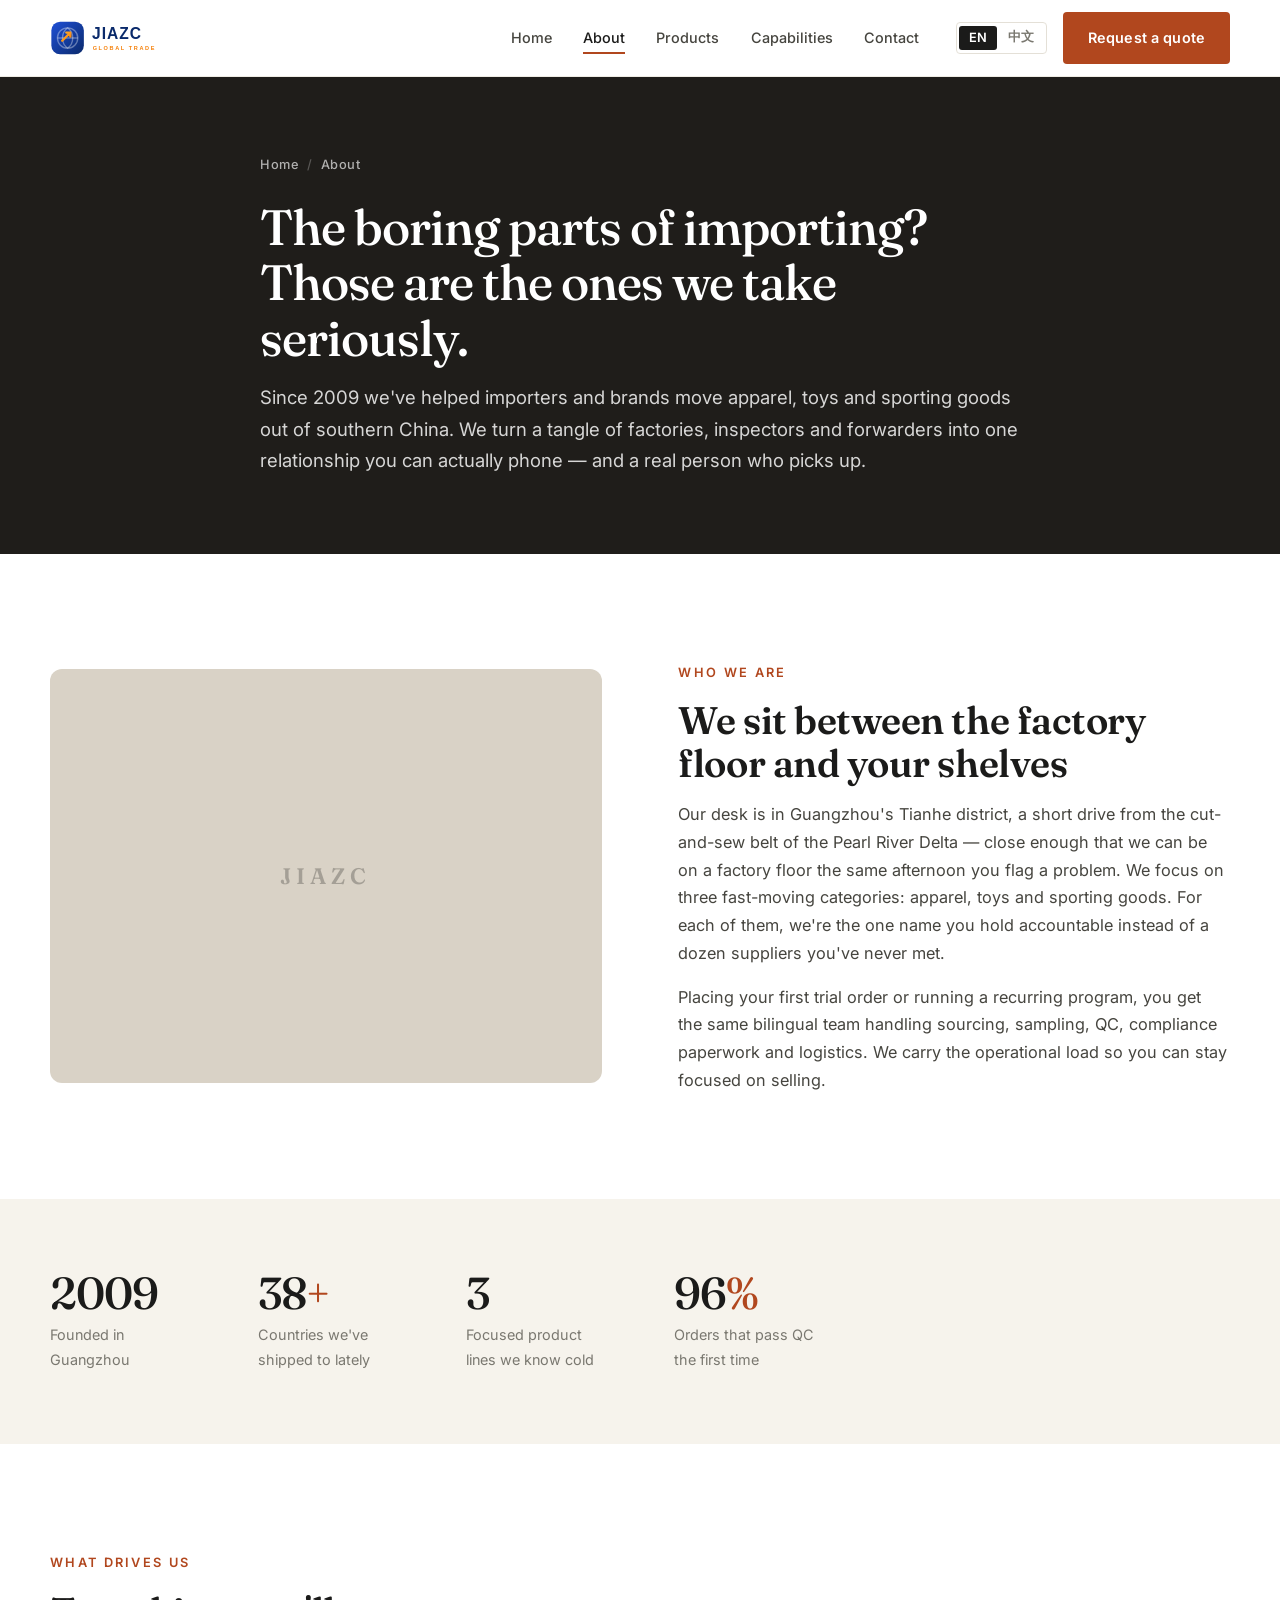
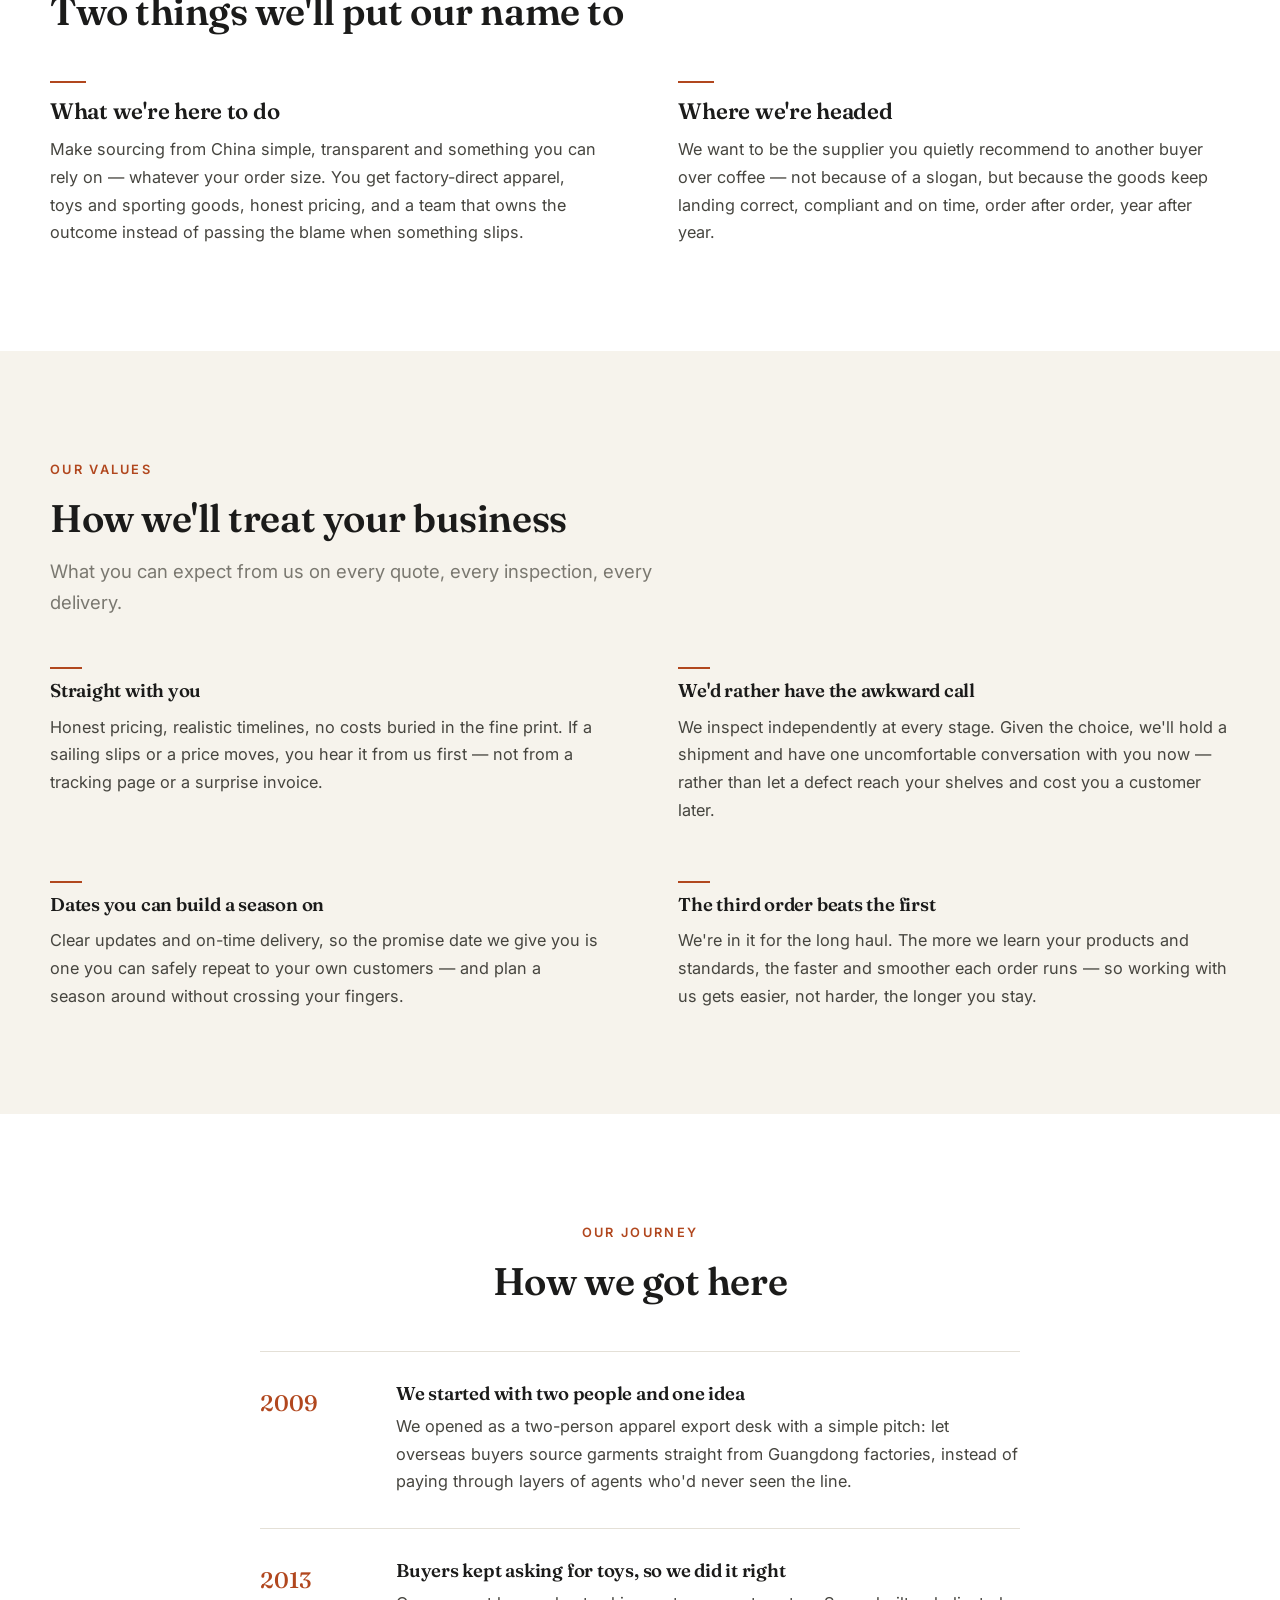
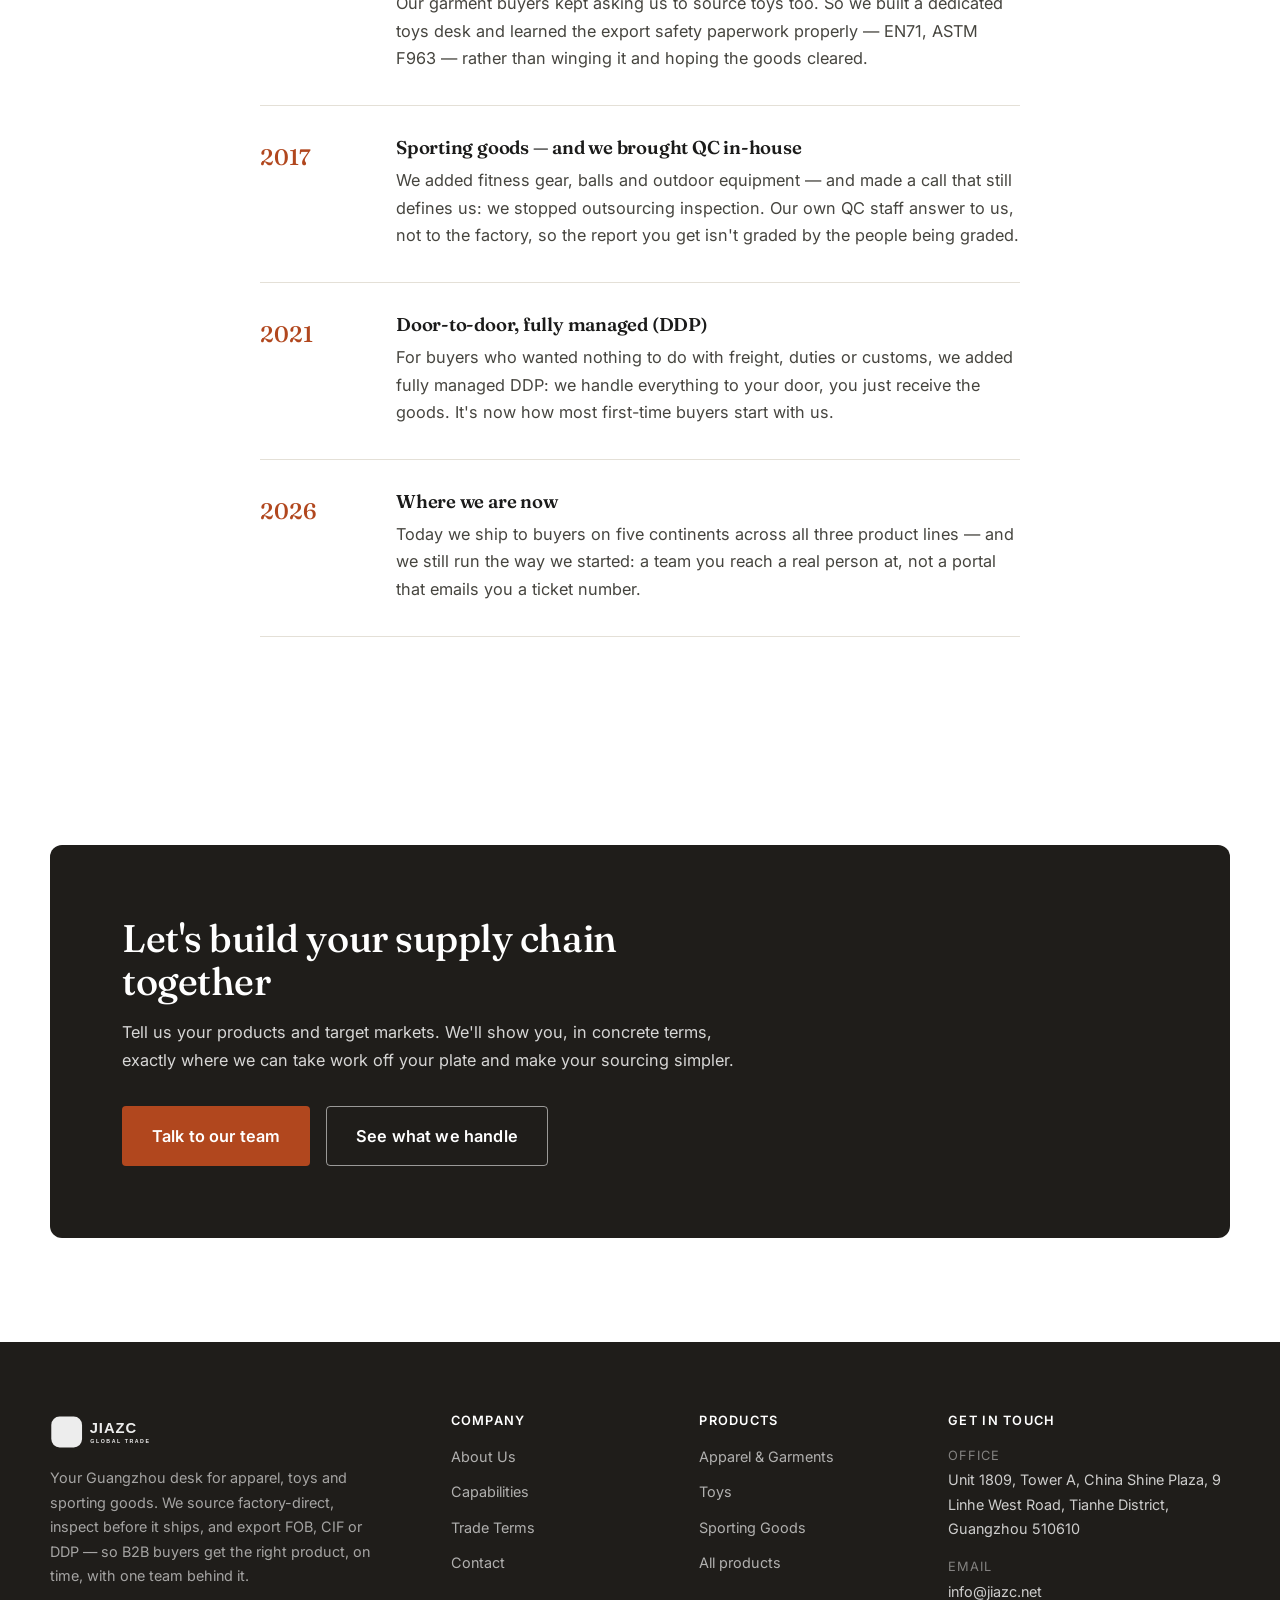
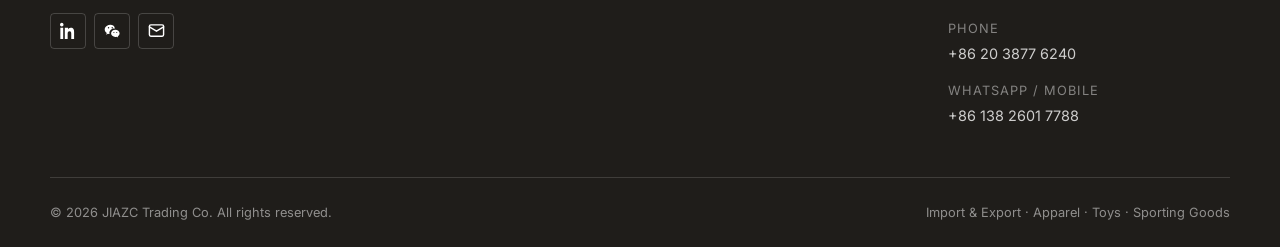
==== commit a993b678: "Rewrite copy to real-company marketing voice (drop encyclopedic tone) Co-Authored-By: Claude Opus 4." ====
--- a/about.html
+++ b/about.html
@@ -3,12 +3,12 @@
 <head>
   <meta charset="UTF-8" />
   <meta name="viewport" content="width=device-width, initial-scale=1.0" />
-  <title>About JIAZC | A Guangzhou Trading House — Company, Mission &amp; Values</title>
-  <meta name="description" content="JIAZC is an import & export trading company in Guangzhou specializing in apparel, toys and sporting goods. Our story, mission, the principles we trade by, and how we have grown since 2009." />
+  <title>About JIAZC | The Guangzhou Team Behind Your Orders</title>
+  <meta name="description" content="Since 2009 we've helped importers move apparel, toys and sporting goods out of southern China — one accountable team handling sourcing, QC and export. Meet the people behind your orders." />
   <link rel="icon" type="image/svg+xml" href="favicon.svg" />
   <meta property="og:type" content="website" />
-  <meta property="og:title" content="About JIAZC — A Guangzhou Trading House" />
-  <meta property="og:description" content="A people-first trading company built on audited sourcing, evidence-based QC and dependable export." />
+  <meta property="og:title" content="About JIAZC — The Team Behind Your Orders" />
+  <meta property="og:description" content="A people-first trade desk in Guangzhou: vetted factories, evidence-based QC and export you can plan around. Meet the team behind your orders." />
   <meta property="og:image" content="https://images.unsplash.com/photo-1454165804606-c3d57bc86b40?auto=format&fit=crop&w=1200&q=70" />
   <link rel="preconnect" href="https://fonts.googleapis.com" />
   <link rel="preconnect" href="https://fonts.gstatic.com" crossorigin />
@@ -48,8 +48,8 @@
         <nav class="breadcrumb" aria-label="Breadcrumb">
           <a href="index.html" data-en="Home" data-zh="首页">Home</a><span class="sep">/</span><span data-en="About" data-zh="关于我们">About</span>
         </nav>
-        <h1 data-en="A small trading house that takes the boring parts seriously" data-zh="一家把繁琐环节认真做好的小型贸易公司">A small trading house that takes the boring parts seriously</h1>
-        <p data-en="Since 2009 we have helped importers and brands move apparel, toys and sporting goods out of southern China — turning a tangle of factories, inspectors and forwarders into one relationship you can phone." data-zh="自 2009 年以来，我们帮助进口商与品牌将服装、玩具与体育用品运出华南——把工厂、验货方与货代的纠葛，化为一个您随时能拨通电话的合作关系。">Since 2009 we have helped importers and brands move apparel, toys and sporting goods out of southern China — turning a tangle of factories, inspectors and forwarders into one relationship you can phone.</p>
+        <h1 data-en="The boring parts of importing? Those are the ones we take seriously." data-zh="进口里那些枯燥的环节？正是我们最当回事的地方。">The boring parts of importing? Those are the ones we take seriously.</h1>
+        <p data-en="Since 2009 we've helped importers and brands move apparel, toys and sporting goods out of southern China. We turn a tangle of factories, inspectors and forwarders into one relationship you can actually phone — and a real person who picks up." data-zh="2009 年起，我们帮助进口商和品牌把服装、玩具、体育用品运出华南。我们把工厂、验货方、货代之间的一团乱麻，理成一个你随时能打电话的合作关系——而且真有人接听。">Since 2009 we've helped importers and brands move apparel, toys and sporting goods out of southern China. We turn a tangle of factories, inspectors and forwarders into one relationship you can actually phone — and a real person who picks up.</p>
       </div>
     </section>
 
@@ -61,9 +61,9 @@
         </div>
         <div class="reveal d1">
           <span class="eyebrow" data-en="Who we are" data-zh="我们是谁">Who we are</span>
-          <h2 class="section-title" data-en="Between the factory and the world" data-zh="在工厂与世界之间">Between the factory and the world</h2>
-          <p data-en="JIAZC is a full-service import and export trading company in Guangzhou's Tianhe district, a short drive from the cut-and-sew belt of the Pearl River Delta. We specialize in three fast-moving consumer categories — apparel &amp; garments, toys, and sporting goods — and act as the single point of accountability between buyers and a vetted network of factories." data-zh="嘉之诚是一家位于广州天河区的全方位进出口贸易公司，距珠三角的服装制造带车程不远。我们专注于三大快消品类——服装、玩具与体育用品——并作为买家与经审核工厂网络之间的唯一责任方。">JIAZC is a full-service import and export trading company in Guangzhou's Tianhe district, a short drive from the cut-and-sew belt of the Pearl River Delta. We specialize in three fast-moving consumer categories — apparel &amp; garments, toys, and sporting goods — and act as the single point of accountability between buyers and a vetted network of factories.</p>
-          <p style="margin-top:1rem" data-en="Whether you are a retailer placing a first order or an established brand managing recurring programs, our bilingual team handles sourcing, sampling, quality control, compliance documentation and logistics — so you can stay focused on selling." data-zh="无论您是首次下单的零售商，还是管理长期项目的成熟品牌，我们的双语团队都将处理采购、打样、质检、合规单证与物流——让您专注销售。">Whether you are a retailer placing a first order or an established brand managing recurring programs, our bilingual team handles sourcing, sampling, quality control, compliance documentation and logistics — so you can stay focused on selling.</p>
+          <h2 class="section-title" data-en="We sit between the factory floor and your shelves" data-zh="我们站在工厂车间与你的货架之间">We sit between the factory floor and your shelves</h2>
+          <p data-en="Our desk is in Guangzhou's Tianhe district, a short drive from the cut-and-sew belt of the Pearl River Delta — close enough that we can be on a factory floor the same afternoon you flag a problem. We focus on three fast-moving categories: apparel, toys and sporting goods. For each of them, we're the one name you hold accountable instead of a dozen suppliers you've never met." data-zh="我们的办公点在广州天河区，离珠三角的成衣制造带车程不远——近到你上午反映问题，我们当天下午就能到工厂现场。我们只专注三个快消品类：服装、玩具、体育用品。对每一类，你要找的责任人只有我们一个，而不是十几家素未谋面的供应商。">Our desk is in Guangzhou's Tianhe district, a short drive from the cut-and-sew belt of the Pearl River Delta — close enough that we can be on a factory floor the same afternoon you flag a problem. We focus on three fast-moving categories: apparel, toys and sporting goods. For each of them, we're the one name you hold accountable instead of a dozen suppliers you've never met.</p>
+          <p style="margin-top:1rem" data-en="Placing your first trial order or running a recurring program, you get the same bilingual team handling sourcing, sampling, QC, compliance paperwork and logistics. We carry the operational load so you can stay focused on selling." data-zh="无论你是下第一笔试单，还是在跑长期返单项目，对接你的都是同一支双语团队——采购、打样、质检、合规文件、物流，全包。运营上的担子我们扛，你只管把货卖好。">Placing your first trial order or running a recurring program, you get the same bilingual team handling sourcing, sampling, QC, compliance paperwork and logistics. We carry the operational load so you can stay focused on selling.</p>
         </div>
       </div>
     </section>
@@ -78,15 +78,15 @@
           </div>
           <div class="figure">
             <span class="n">38<span class="accent">+</span></span>
-            <span class="l" data-en="Countries shipped to recently" data-zh="近期发往的国家数量">Countries shipped to recently</span>
+            <span class="l" data-en="Countries we've shipped to lately" data-zh="近期为客户发往的国家">Countries we've shipped to lately</span>
           </div>
           <div class="figure">
             <span class="n">3</span>
-            <span class="l" data-en="Product divisions, narrowly focused" data-zh="专注细分的产品事业部">Product divisions, narrowly focused</span>
+            <span class="l" data-en="Focused product lines we know cold" data-zh="我们了如指掌的专注品类">Focused product lines we know cold</span>
           </div>
           <div class="figure">
             <span class="n">96<span class="accent">%</span></span>
-            <span class="l" data-en="First-inspection pass rate" data-zh="首次验货通过率">First-inspection pass rate</span>
+            <span class="l" data-en="Orders that pass QC the first time" data-zh="首次验货即通过的订单">Orders that pass QC the first time</span>
           </div>
         </div>
       </div>
@@ -97,16 +97,16 @@
       <div class="container">
         <div class="section-head reveal">
           <span class="eyebrow" data-en="What drives us" data-zh="我们的初心">What drives us</span>
-          <h2 class="section-title" data-en="Two things we say out loud" data-zh="两句我们愿意大声讲出来的话">Two things we say out loud</h2>
+          <h2 class="section-title" data-en="Two things we'll put our name to" data-zh="两件我们敢署名担保的事">Two things we'll put our name to</h2>
         </div>
         <div class="prose-two reveal">
           <div class="item">
-            <h3 data-en="Our mission" data-zh="我们的使命">Our mission</h3>
-            <p data-en="To make global sourcing simple, transparent and dependable — giving buyers of any size factory-direct access to quality apparel, toys and sporting goods, backed by honest pricing and service that owns the outcome rather than passing the blame." data-zh="让全球采购变得简单、透明、可靠——让各种规模的买家都能工厂直采优质的服装、玩具与体育用品，并享有诚实定价与对结果负责（而非推诿责任）的服务。">To make global sourcing simple, transparent and dependable — giving buyers of any size factory-direct access to quality apparel, toys and sporting goods, backed by honest pricing and service that owns the outcome rather than passing the blame.</p>
+            <h3 data-en="What we're here to do" data-zh="我们要做的事">What we're here to do</h3>
+            <p data-en="Make sourcing from China simple, transparent and something you can rely on — whatever your order size. You get factory-direct apparel, toys and sporting goods, honest pricing, and a team that owns the outcome instead of passing the blame when something slips." data-zh="让你从中国采购这件事，变得简单、透明、靠得住——不管订单多大。你拿到的是工厂直采的服装、玩具、体育用品，诚实的报价，还有一支出了岔子主动担责、绝不推诿的团队。">Make sourcing from China simple, transparent and something you can rely on — whatever your order size. You get factory-direct apparel, toys and sporting goods, honest pricing, and a team that owns the outcome instead of passing the blame when something slips.</p>
           </div>
           <div class="item">
-            <h3 data-en="Our vision" data-zh="我们的愿景">Our vision</h3>
-            <p data-en="To be the trade partner buyers quietly recommend to each other — not because of a slogan, but because the goods keep arriving correct, compliant and on time, order after order, year after year." data-zh="成为买家之间私下相互推荐的贸易伙伴——不是因为口号，而是因为货物始终正确、合规、准时到达，一单接一单，年复一年。">To be the trade partner buyers quietly recommend to each other — not because of a slogan, but because the goods keep arriving correct, compliant and on time, order after order, year after year.</p>
+            <h3 data-en="Where we're headed" data-zh="我们想成为什么">Where we're headed</h3>
+            <p data-en="We want to be the supplier you quietly recommend to another buyer over coffee — not because of a slogan, but because the goods keep landing correct, compliant and on time, order after order, year after year." data-zh="我们想成为你私下喝咖啡时会推荐给同行的那家供应商——靠的不是口号，而是货物一单接一单、年复一年地正确、合规、准时到手。">We want to be the supplier you quietly recommend to another buyer over coffee — not because of a slogan, but because the goods keep landing correct, compliant and on time, order after order, year after year.</p>
           </div>
         </div>
       </div>
@@ -117,25 +117,25 @@
       <div class="container">
         <div class="section-head reveal">
           <span class="eyebrow" data-en="Our values" data-zh="核心价值观">Our values</span>
-          <h2 class="section-title" data-en="The principles we trade by" data-zh="我们坚守的原则">The principles we trade by</h2>
-          <p class="section-sub" data-en="The standards behind every quote, inspection and delivery." data-zh="贯穿每一次报价、检验与交付的准则。">The standards behind every quote, inspection and delivery.</p>
+          <h2 class="section-title" data-en="How we'll treat your business" data-zh="我们会怎样对待你的生意">How we'll treat your business</h2>
+          <p class="section-sub" data-en="What you can expect from us on every quote, every inspection, every delivery." data-zh="每一次报价、每一次验货、每一次交付，你都能从我们这里得到的东西。">What you can expect from us on every quote, every inspection, every delivery.</p>
         </div>
         <div class="value-list reveal">
           <div class="value">
-            <h3 data-en="Integrity first" data-zh="诚信为先">Integrity first</h3>
-            <p data-en="Honest pricing, realistic timelines and no hidden costs. If a sailing slips or a price moves, you hear it from us before you hear it anywhere else." data-zh="诚实定价、合理工期、绝无隐藏费用。若船期延误或价格变动，您一定先从我们这里得知。">Honest pricing, realistic timelines and no hidden costs. If a sailing slips or a price moves, you hear it from us before you hear it anywhere else.</p>
-          </div>
-          <div class="value">
-            <h3 data-en="Quality without compromise" data-zh="品质不妥协">Quality without compromise</h3>
-            <p data-en="Independent inspection at every stage. We would rather hold a shipment and have an awkward conversation than let a defect reach your shelves." data-zh="各阶段独立检验。我们宁可暂缓发货、进行一次尴尬的沟通，也绝不让次品摆上您的货架。">Independent inspection at every stage. We would rather hold a shipment and have an awkward conversation than let a defect reach your shelves.</p>
-          </div>
-          <div class="value">
-            <h3 data-en="Reliability you can plan around" data-zh="可规划的可靠性">Reliability you can plan around</h3>
-            <p data-en="Clear communication and on-time delivery, so you can make your own promises to your own customers with confidence." data-zh="清晰沟通、准时交付，让您能够自信地向自己的客户作出承诺。">Clear communication and on-time delivery, so you can make your own promises to your own customers with confidence.</p>
-          </div>
-          <div class="value">
-            <h3 data-en="A partnership mindset" data-zh="伙伴思维">A partnership mindset</h3>
-            <p data-en="We invest in long-term relationships, learning your products and standards so the third order is smoother than the first." data-zh="我们注重长期合作，了解您的产品与标准，让第三单比第一单更顺畅。">We invest in long-term relationships, learning your products and standards so the third order is smoother than the first.</p>
+            <h3 data-en="Straight with you" data-zh="对你说真话">Straight with you</h3>
+            <p data-en="Honest pricing, realistic timelines, no costs buried in the fine print. If a sailing slips or a price moves, you hear it from us first — not from a tracking page or a surprise invoice." data-zh="诚实报价、靠谱排期、没有藏在小字里的费用。船期延误或价格变动，你都先从我们这里得知——而不是物流页面或一张意外账单。">Honest pricing, realistic timelines, no costs buried in the fine print. If a sailing slips or a price moves, you hear it from us first — not from a tracking page or a surprise invoice.</p>
+          </div>
+          <div class="value">
+            <h3 data-en="We'd rather have the awkward call" data-zh="宁可打那个尴尬的电话">We'd rather have the awkward call</h3>
+            <p data-en="We inspect independently at every stage. Given the choice, we'll hold a shipment and have one uncomfortable conversation with you now — rather than let a defect reach your shelves and cost you a customer later." data-zh="每个阶段我们都独立验货。真要二选一，我们宁可现在按住货、跟你打一通不太舒服的电话，也不让次品上你的货架、回头害你丢了客户。">We inspect independently at every stage. Given the choice, we'll hold a shipment and have one uncomfortable conversation with you now — rather than let a defect reach your shelves and cost you a customer later.</p>
+          </div>
+          <div class="value">
+            <h3 data-en="Dates you can build a season on" data-zh="能据以排整季的交期">Dates you can build a season on</h3>
+            <p data-en="Clear updates and on-time delivery, so the promise date we give you is one you can safely repeat to your own customers — and plan a season around without crossing your fingers." data-zh="进度透明、准时交付，我们给你的交期，你可以放心转告自己的客户——据它排整个销售季，也不用提心吊胆。">Clear updates and on-time delivery, so the promise date we give you is one you can safely repeat to your own customers — and plan a season around without crossing your fingers.</p>
+          </div>
+          <div class="value">
+            <h3 data-en="The third order beats the first" data-zh="第三单一定比第一单顺">The third order beats the first</h3>
+            <p data-en="We're in it for the long haul. The more we learn your products and standards, the faster and smoother each order runs — so working with us gets easier, not harder, the longer you stay." data-zh="我们做的是长期生意。越了解你的产品和标准，每一单跑得越快、越顺——合作越久，越省心，而不是越麻烦。">We're in it for the long haul. The more we learn your products and standards, the faster and smoother each order runs — so working with us gets easier, not harder, the longer you stay.</p>
           </div>
         </div>
       </div>
@@ -146,42 +146,42 @@
       <div class="container">
         <div class="section-head center reveal">
           <span class="eyebrow" data-en="Our journey" data-zh="发展历程">Our journey</span>
-          <h2 class="section-title" data-en="How we got here" data-zh="我们如何走到今天">How we got here</h2>
+          <h2 class="section-title" data-en="How we got here" data-zh="我们是怎么走到今天的">How we got here</h2>
         </div>
         <div class="timeline">
           <div class="tl-item reveal">
             <div class="year">2009</div>
             <div>
-              <h3 data-en="Founded in Guangzhou" data-zh="创立于广州">Founded in Guangzhou</h3>
-              <p data-en="JIAZC started as a two-person apparel export desk, helping overseas buyers source garments directly from Guangdong factories instead of through layers of agents." data-zh="嘉之诚以两人服装出口部起步，帮助海外买家直接从广东工厂采购成衣，而非经过层层代理。">JIAZC started as a two-person apparel export desk, helping overseas buyers source garments directly from Guangdong factories instead of through layers of agents.</p>
+              <h3 data-en="We started with two people and one idea" data-zh="两个人，一个想法">We started with two people and one idea</h3>
+              <p data-en="We opened as a two-person apparel export desk with a simple pitch: let overseas buyers source garments straight from Guangdong factories, instead of paying through layers of agents who'd never seen the line." data-zh="我们以两人的服装出口团队起步，主张很简单：让海外买家直接从广东工厂拿货，不必再向那些根本没去过产线的层层代理付钱。">We opened as a two-person apparel export desk with a simple pitch: let overseas buyers source garments straight from Guangdong factories, instead of paying through layers of agents who'd never seen the line.</p>
             </div>
           </div>
           <div class="tl-item reveal">
             <div class="year">2013</div>
             <div>
-              <h3 data-en="Added the toys desk" data-zh="增设玩具团队">Added the toys desk</h3>
-              <p data-en="Buyers kept asking, so we built a dedicated toys desk and learned export safety paperwork properly — EN71 and ASTM F963 — rather than improvising it." data-zh="买家不断询问，于是我们组建了专门的玩具团队，认真掌握出口安全文件——EN71 与 ASTM F963——而非临时应付。">Buyers kept asking, so we built a dedicated toys desk and learned export safety paperwork properly — EN71 and ASTM F963 — rather than improvising it.</p>
+              <h3 data-en="Buyers kept asking for toys, so we did it right" data-zh="买家一直问玩具，于是我们认真做">Buyers kept asking for toys, so we did it right</h3>
+              <p data-en="Our garment buyers kept asking us to source toys too. So we built a dedicated toys desk and learned the export safety paperwork properly — EN71, ASTM F963 — rather than winging it and hoping the goods cleared." data-zh="服装客户不断让我们顺带采购玩具。于是我们专门组建玩具团队，把出口安全文件认真学透——EN71、ASTM F963——而不是临时凑合、祈祷货能过关。">Our garment buyers kept asking us to source toys too. So we built a dedicated toys desk and learned the export safety paperwork properly — EN71, ASTM F963 — rather than winging it and hoping the goods cleared.</p>
             </div>
           </div>
           <div class="tl-item reveal">
             <div class="year">2017</div>
             <div>
-              <h3 data-en="Sporting goods &amp; an in-house QC team" data-zh="体育用品与内部质检团队">Sporting goods &amp; an in-house QC team</h3>
-              <p data-en="We expanded into fitness, balls and outdoor gear, and stopped outsourcing inspection — building our own QC staff so the people checking the goods answer to us, not the factory." data-zh="业务拓展至健身、球类与户外装备，并停止外包验货——组建自有质检人员，让检货的人对我们负责，而非对工厂负责。">We expanded into fitness, balls and outdoor gear, and stopped outsourcing inspection — building our own QC staff so the people checking the goods answer to us, not the factory.</p>
+              <h3 data-en="Sporting goods — and we brought QC in-house" data-zh="开做体育用品，验货也收回自己做">Sporting goods — and we brought QC in-house</h3>
+              <p data-en="We added fitness gear, balls and outdoor equipment — and made a call that still defines us: we stopped outsourcing inspection. Our own QC staff answer to us, not to the factory, so the report you get isn't graded by the people being graded." data-zh="我们增加了健身器材、球类和户外装备——并做了一个至今仍是我们底色的决定：不再外包验货。质检人员只对我们负责，不对工厂负责，所以你拿到的报告，不是被检方自己打的分。">We added fitness gear, balls and outdoor equipment — and made a call that still defines us: we stopped outsourcing inspection. Our own QC staff answer to us, not to the factory, so the report you get isn't graded by the people being graded.</p>
             </div>
           </div>
           <div class="tl-item reveal">
             <div class="year">2021</div>
             <div>
-              <h3 data-en="Door-to-door &amp; DDP" data-zh="门到门与 DDP">Door-to-door &amp; DDP</h3>
-              <p data-en="We added managed DDP delivery for buyers who wanted nothing to do with freight and customs — receive the goods, nothing else to arrange." data-zh="我们为不愿处理运费与清关的买家增加了托管 DDP 交付——收货即可，无需再做任何安排。">We added managed DDP delivery for buyers who wanted nothing to do with freight and customs — receive the goods, nothing else to arrange.</p>
+              <h3 data-en="Door-to-door, fully managed (DDP)" data-zh="门到门全托管（DDP）">Door-to-door, fully managed (DDP)</h3>
+              <p data-en="For buyers who wanted nothing to do with freight, duties or customs, we added fully managed DDP: we handle everything to your door, you just receive the goods. It's now how most first-time buyers start with us." data-zh="对那些不想碰运费、关税和清关的买家，我们推出了全托管 DDP：从这头到你的门口我们全包，你只管收货。如今，多数第一次合作的买家都是这样起步的。">For buyers who wanted nothing to do with freight, duties or customs, we added fully managed DDP: we handle everything to your door, you just receive the goods. It's now how most first-time buyers start with us.</p>
             </div>
           </div>
           <div class="tl-item reveal">
             <div class="year">2026</div>
             <div>
               <h3 data-en="Where we are now" data-zh="我们的现状">Where we are now</h3>
-              <p data-en="Today JIAZC ships to buyers on five continents across three product divisions, still run as a desk you can reach a person at — not a portal." data-zh="如今，嘉之诚通过三大事业部向五大洲的买家发货，仍然以一个能找到真人对接的团队运营——而非一个门户网站。">Today JIAZC ships to buyers on five continents across three product divisions, still run as a desk you can reach a person at — not a portal.</p>
+              <p data-en="Today we ship to buyers on five continents across all three product lines — and we still run the way we started: a team you reach a real person at, not a portal that emails you a ticket number." data-zh="如今我们的三个品类发往五大洲的买家——而经营方式始终没变：你找到的是一个能对话的真人，而不是一个只会回你工单号的门户。">Today we ship to buyers on five continents across all three product lines — and we still run the way we started: a team you reach a real person at, not a portal that emails you a ticket number.</p>
             </div>
           </div>
         </div>
@@ -193,11 +193,11 @@
       <div class="container">
         <div class="cta-band reveal">
           <div class="inner">
-            <h2 data-en="Let's build your supply chain together" data-zh="携手打造您的供应链">Let's build your supply chain together</h2>
-            <p data-en="Tell us about your products and markets, and we'll show you, concretely, how JIAZC can simplify your sourcing." data-zh="告诉我们您的产品与市场，我们将具体展示嘉之诚如何简化您的采购。">Tell us about your products and markets, and we'll show you, concretely, how JIAZC can simplify your sourcing.</p>
+            <h2 data-en="Let's build your supply chain together" data-zh="一起搭好你的供应链">Let's build your supply chain together</h2>
+            <p data-en="Tell us your products and target markets. We'll show you, in concrete terms, exactly where we can take work off your plate and make your sourcing simpler." data-zh="把你的产品和目标市场告诉我们。我们会很具体地告诉你，哪些活我们能替你接过去，让你的采购更省心。">Tell us your products and target markets. We'll show you, in concrete terms, exactly where we can take work off your plate and make your sourcing simpler.</p>
             <div class="cta-actions">
-              <a class="btn btn-primary btn-lg" href="contact.html" data-en="Contact our team" data-zh="联系团队">Contact our team</a>
-              <a class="btn btn-ghost btn-lg" href="capabilities.html" data-en="See capabilities" data-zh="查看核心优势">See capabilities</a>
+              <a class="btn btn-primary btn-lg" href="contact.html" data-en="Talk to our team" data-zh="联系我们的团队">Talk to our team</a>
+              <a class="btn btn-ghost btn-lg" href="capabilities.html" data-en="See what we handle" data-zh="看我们能做什么">See what we handle</a>
             </div>
           </div>
         </div>
@@ -210,7 +210,7 @@
       <div class="footer-top">
         <div class="footer-brand">
           <img src="assets/logo.svg" alt="JIAZC" />
-          <p data-en="Guangzhou import &amp; export trading house — apparel &amp; garments, toys and sporting goods. Factory-direct sourcing, independent quality control and worldwide export for B2B buyers." data-zh="广州进出口贸易公司——服装、玩具与体育用品。为 B2B 采购商提供工厂直采、独立质检与全球出口。">Guangzhou import &amp; export trading house — apparel &amp; garments, toys and sporting goods. Factory-direct sourcing, independent quality control and worldwide export for B2B buyers.</p>
+          <p data-en="Your Guangzhou desk for apparel, toys and sporting goods. We source factory-direct, inspect before it ships, and export FOB, CIF or DDP — so B2B buyers get the right product, on time, with one team behind it." data-zh="服装、玩具、体育用品，你的广州对接点。我们工厂直采、发货前检验，按 FOB、CIF 或 DDP 出口——让 B2B 买家拿到对的货、准时到手，全程一支团队负责。">Your Guangzhou desk for apparel, toys and sporting goods. We source factory-direct, inspect before it ships, and export FOB, CIF or DDP — so B2B buyers get the right product, on time, with one team behind it.</p>
           <div class="footer-social">
             <a href="#" aria-label="LinkedIn"><svg viewBox="0 0 24 24" fill="currentColor"><path d="M4.98 3.5A2.5 2.5 0 1 1 0 3.5a2.5 2.5 0 0 1 4.98 0ZM.5 8h4V24h-4V8Zm7 0h3.8v2.2h.05c.53-1 1.83-2.2 3.77-2.2 4.03 0 4.78 2.65 4.78 6.1V24h-4v-7.1c0-1.7-.03-3.9-2.37-3.9-2.38 0-2.74 1.85-2.74 3.77V24h-4V8Z"/></svg></a>
             <a href="#" aria-label="WeChat"><svg viewBox="0 0 24 24" fill="currentColor"><path d="M9 4C4.6 4 1 6.9 1 10.5c0 2 1.1 3.8 2.9 5L3 18l2.6-1.3c.7.2 1.5.3 2.3.4-.2-.6-.3-1.2-.3-1.8 0-3.4 3.2-6.1 7.1-6.1.3 0 .5 0 .8.1C15 6.1 12.3 4 9 4Zm-2.6 3.2a1 1 0 1 1 0 2 1 1 0 0 1 0-2Zm5.2 0a1 1 0 1 1 0 2 1 1 0 0 1 0-2ZM16 11c-3.3 0-6 2.2-6 5s2.7 5 6 5c.7 0 1.3-.1 1.9-.3L20 22l-.6-1.6c1.6-1 2.6-2.5 2.6-4.4 0-2.8-2.7-5-6-5Zm-2 3a.8.8 0 1 1 0 1.6.8.8 0 0 1 0-1.6Zm4 0a.8.8 0 1 1 0 1.6.8.8 0 0 1 0-1.6Z"/></svg></a>
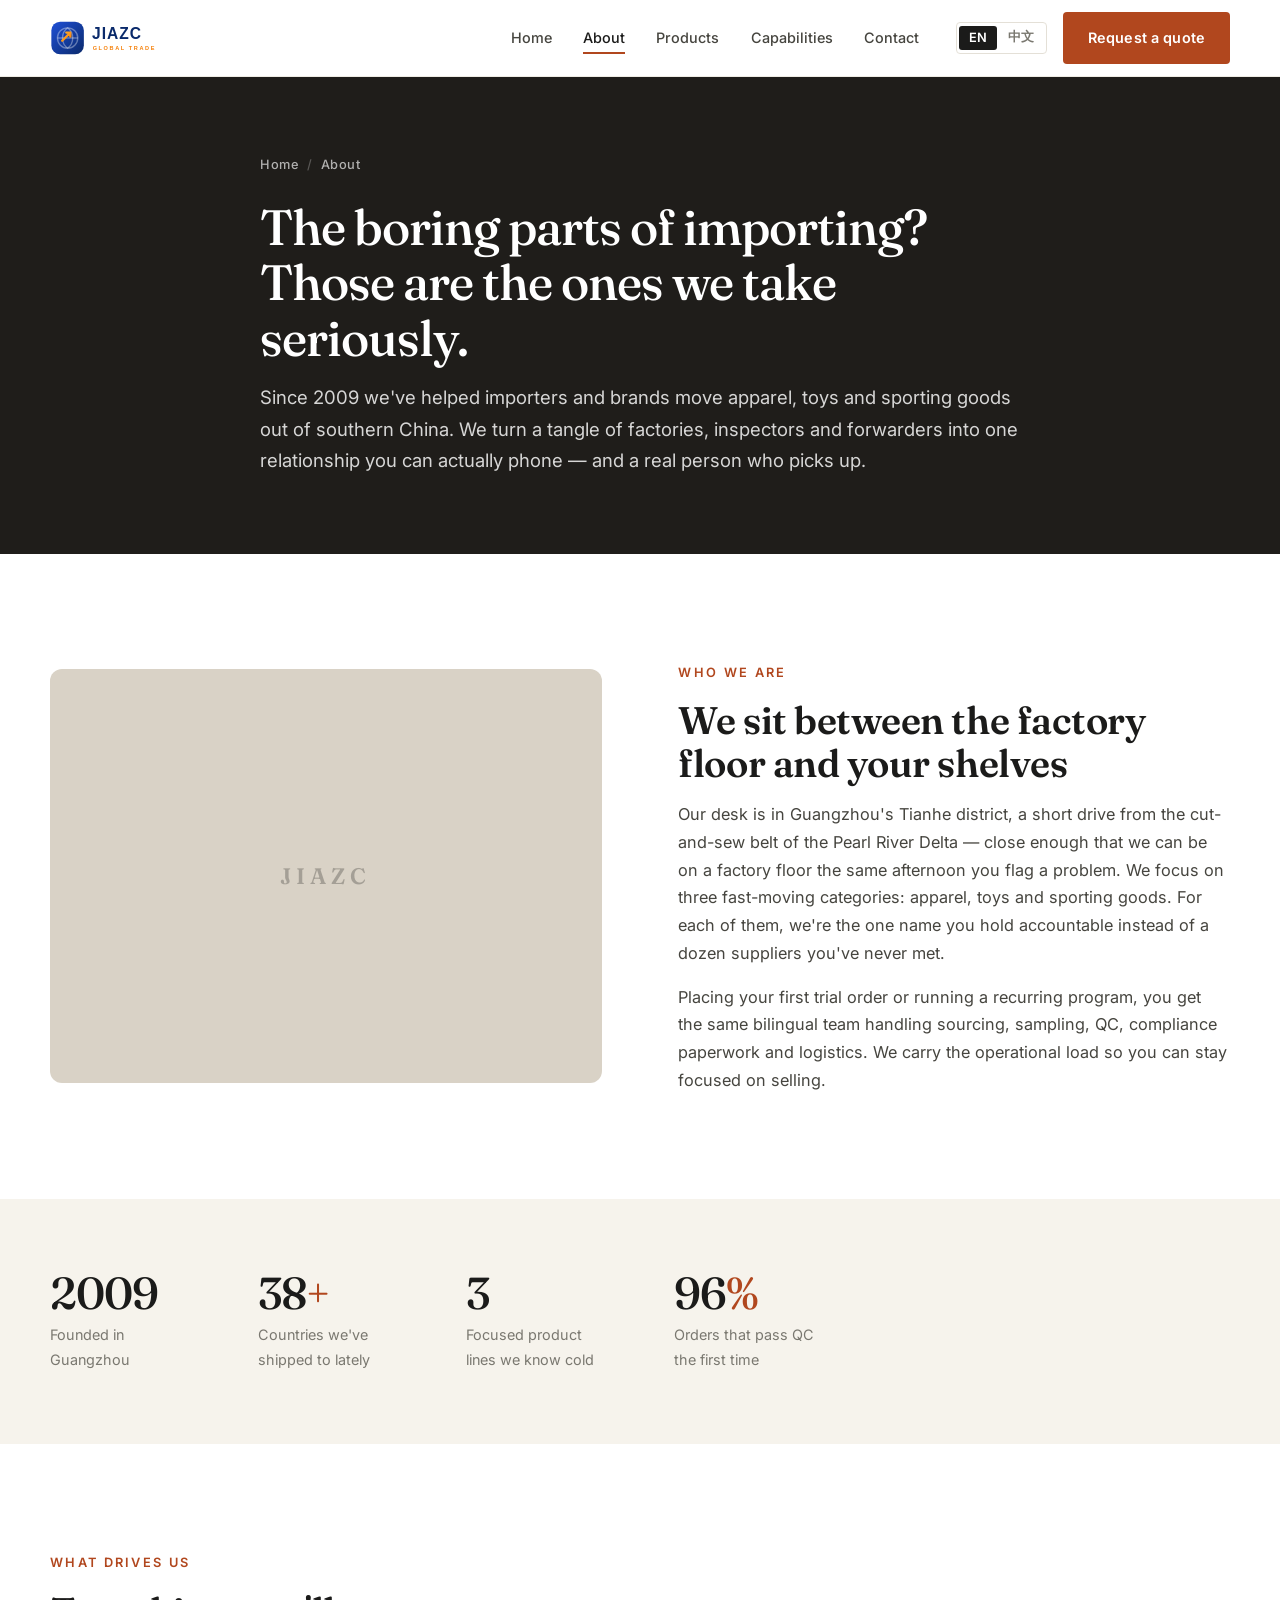
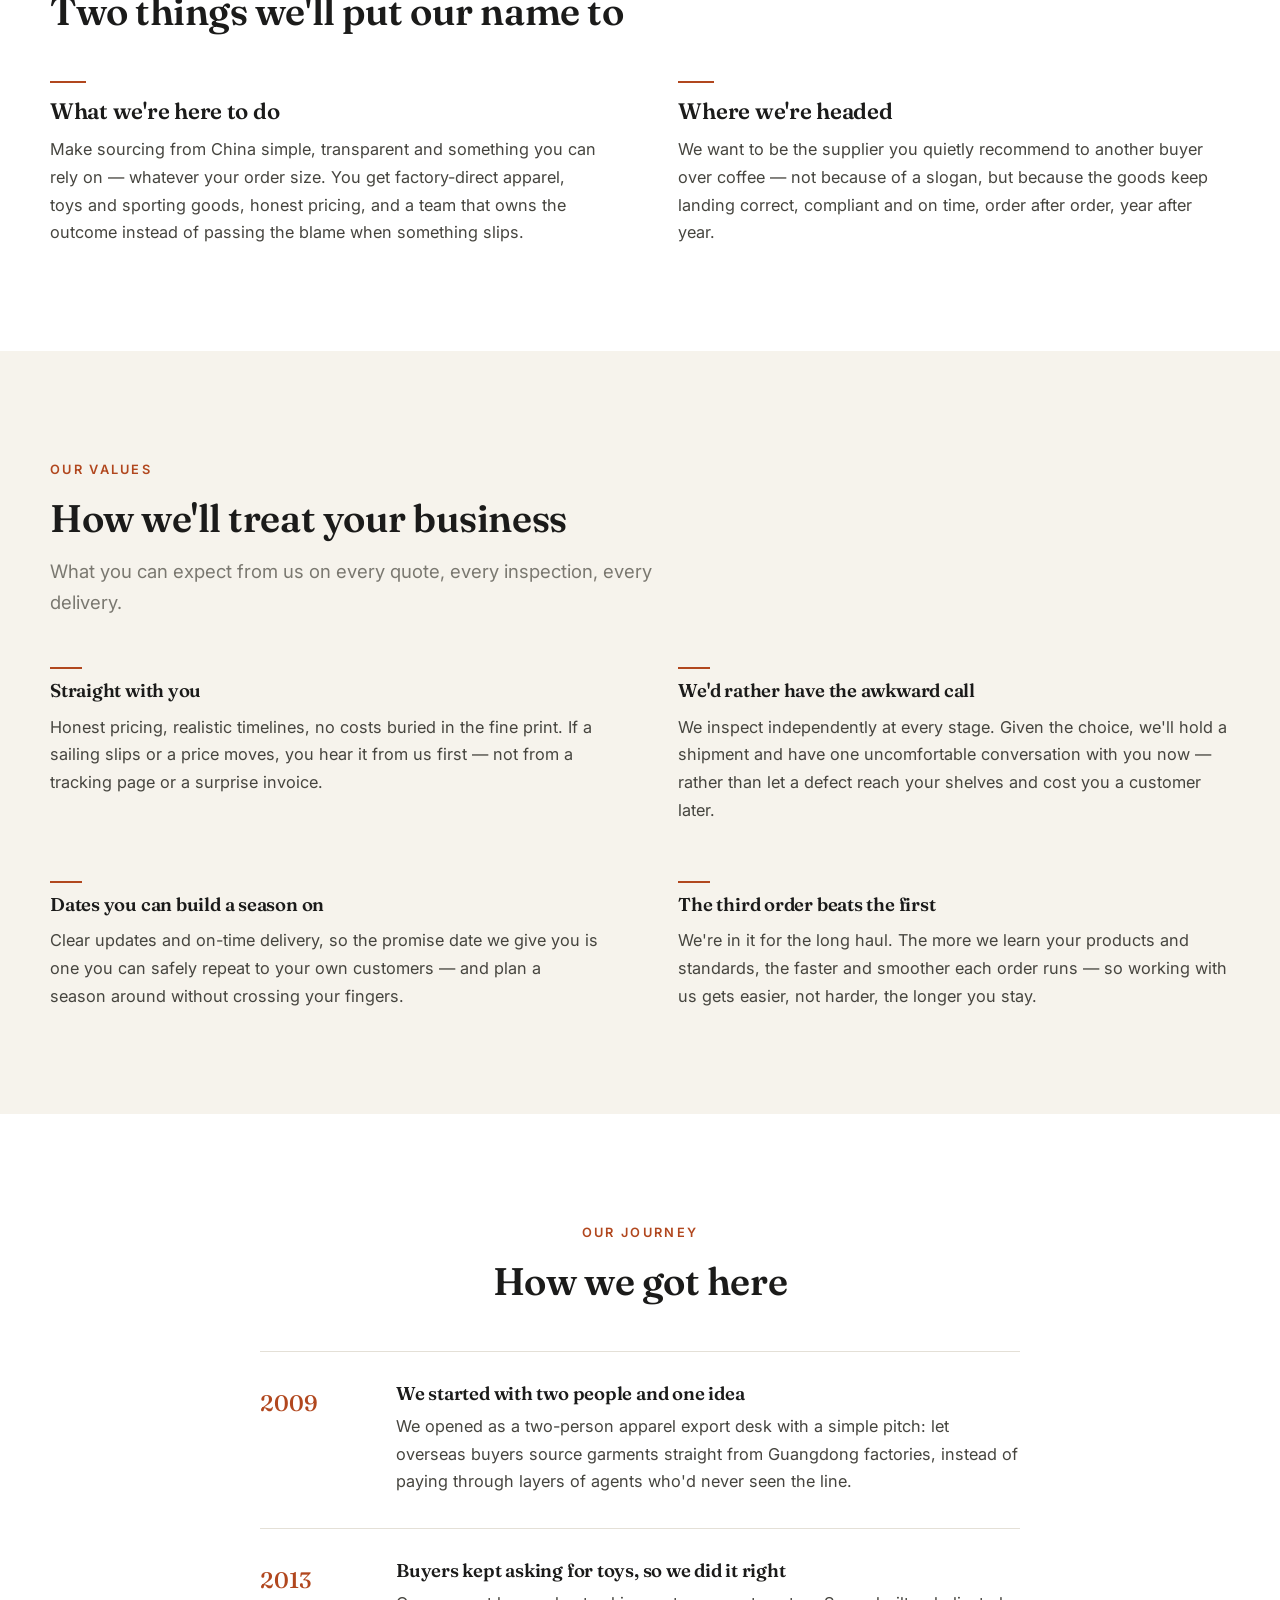
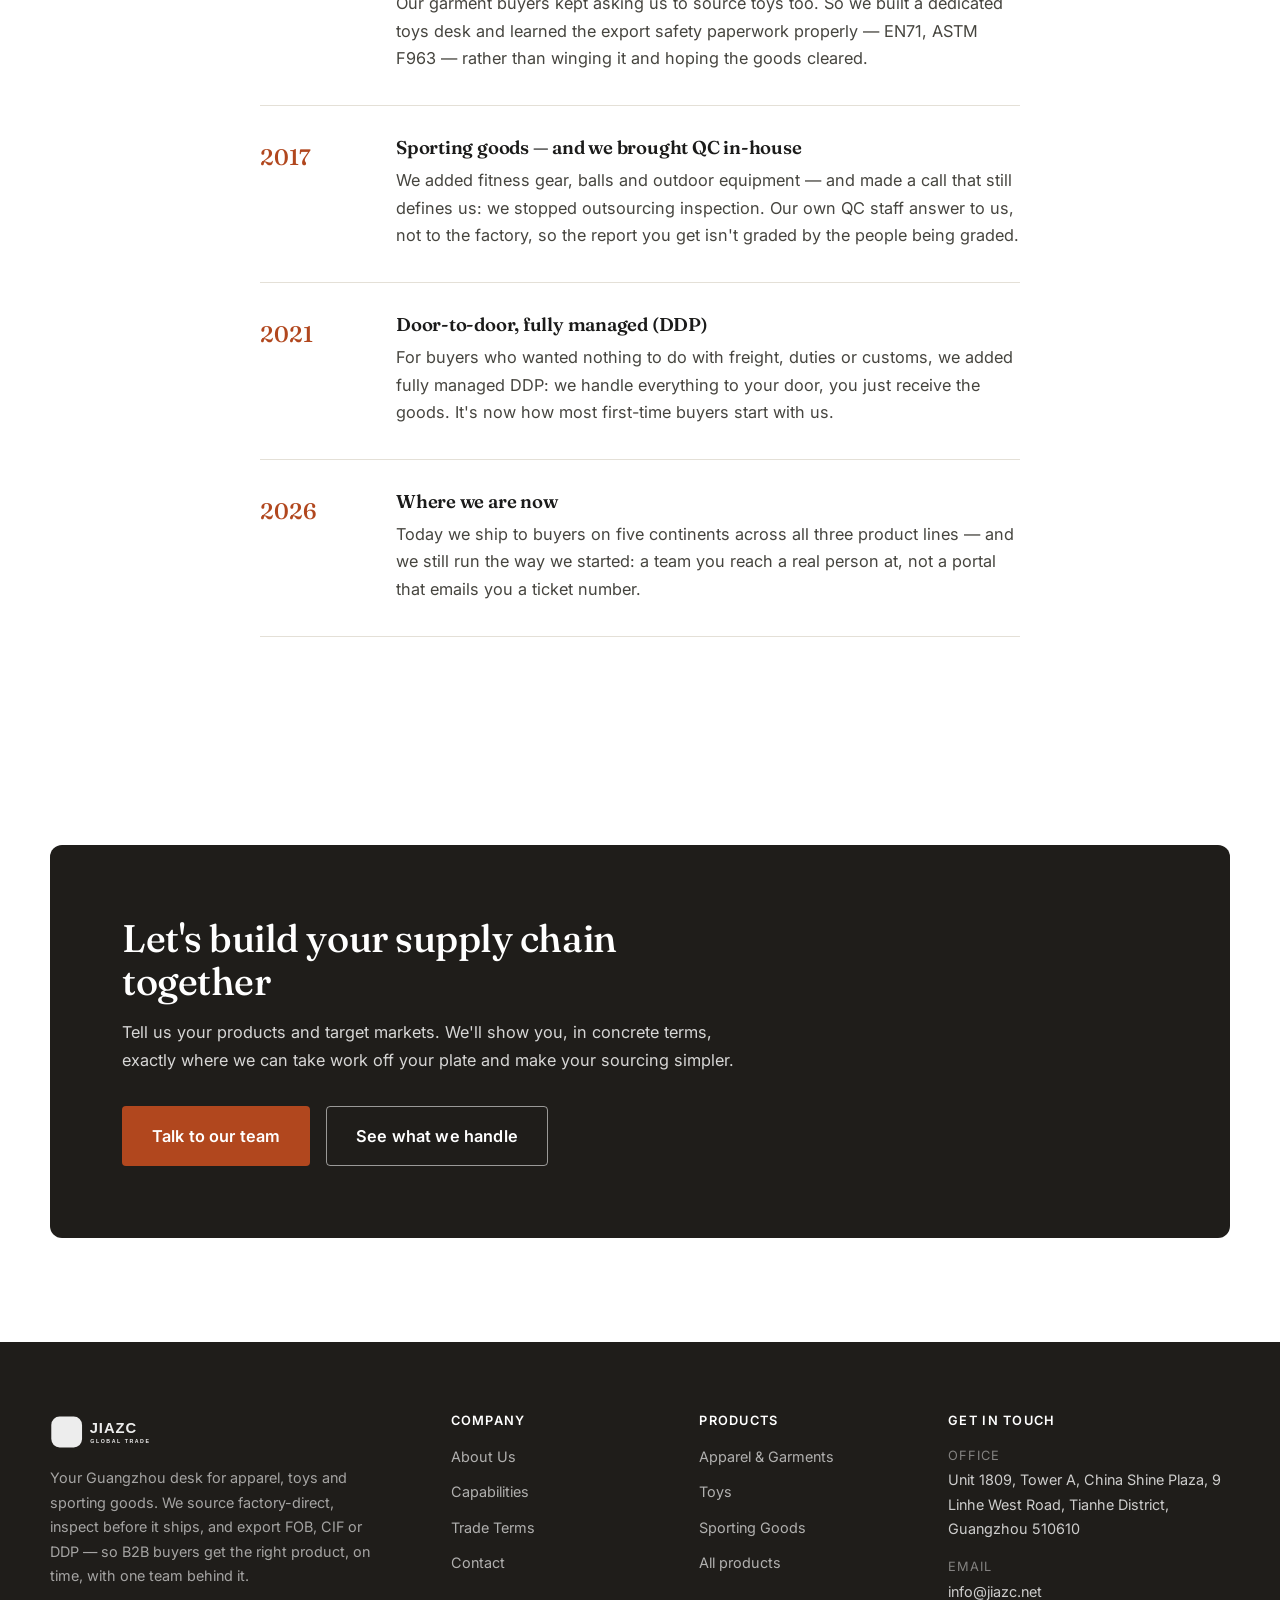
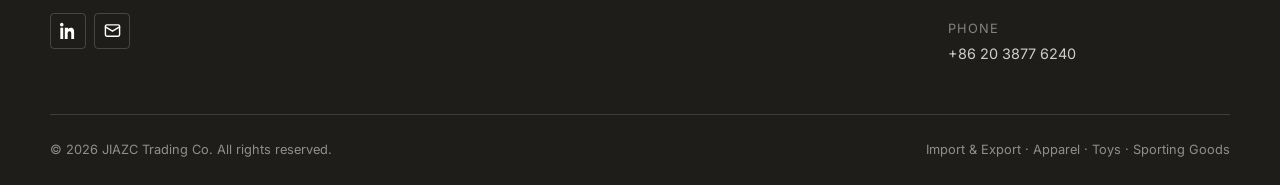
==== commit 29a80c12: "Remove WhatsApp & WeChat contacts (instantly verifiable placeholders) Co-Authored-By: Claude Opus 4." ====
--- a/about.html
+++ b/about.html
@@ -213,7 +213,6 @@
           <p data-en="Your Guangzhou desk for apparel, toys and sporting goods. We source factory-direct, inspect before it ships, and export FOB, CIF or DDP — so B2B buyers get the right product, on time, with one team behind it." data-zh="服装、玩具、体育用品，你的广州对接点。我们工厂直采、发货前检验，按 FOB、CIF 或 DDP 出口——让 B2B 买家拿到对的货、准时到手，全程一支团队负责。">Your Guangzhou desk for apparel, toys and sporting goods. We source factory-direct, inspect before it ships, and export FOB, CIF or DDP — so B2B buyers get the right product, on time, with one team behind it.</p>
           <div class="footer-social">
             <a href="#" aria-label="LinkedIn"><svg viewBox="0 0 24 24" fill="currentColor"><path d="M4.98 3.5A2.5 2.5 0 1 1 0 3.5a2.5 2.5 0 0 1 4.98 0ZM.5 8h4V24h-4V8Zm7 0h3.8v2.2h.05c.53-1 1.83-2.2 3.77-2.2 4.03 0 4.78 2.65 4.78 6.1V24h-4v-7.1c0-1.7-.03-3.9-2.37-3.9-2.38 0-2.74 1.85-2.74 3.77V24h-4V8Z"/></svg></a>
-            <a href="#" aria-label="WeChat"><svg viewBox="0 0 24 24" fill="currentColor"><path d="M9 4C4.6 4 1 6.9 1 10.5c0 2 1.1 3.8 2.9 5L3 18l2.6-1.3c.7.2 1.5.3 2.3.4-.2-.6-.3-1.2-.3-1.8 0-3.4 3.2-6.1 7.1-6.1.3 0 .5 0 .8.1C15 6.1 12.3 4 9 4Zm-2.6 3.2a1 1 0 1 1 0 2 1 1 0 0 1 0-2Zm5.2 0a1 1 0 1 1 0 2 1 1 0 0 1 0-2ZM16 11c-3.3 0-6 2.2-6 5s2.7 5 6 5c.7 0 1.3-.1 1.9-.3L20 22l-.6-1.6c1.6-1 2.6-2.5 2.6-4.4 0-2.8-2.7-5-6-5Zm-2 3a.8.8 0 1 1 0 1.6.8.8 0 0 1 0-1.6Zm4 0a.8.8 0 1 1 0 1.6.8.8 0 0 1 0-1.6Z"/></svg></a>
             <a href="mailto:info@jiazc.net" aria-label="Email"><svg viewBox="0 0 24 24" fill="none" stroke="currentColor" stroke-width="2" stroke-linecap="round" stroke-linejoin="round"><rect x="2" y="4" width="20" height="16" rx="2"/><path d="m22 7-10 6L2 7"/></svg></a>
           </div>
         </div>
@@ -241,7 +240,6 @@
             <li><span class="k" data-en="Office" data-zh="办公地址">Office</span><span data-en="Unit 1809, Tower A, China Shine Plaza, 9 Linhe West Road, Tianhe District, Guangzhou 510610" data-zh="广州市天河区林和西路 9 号耀中广场 A 座 1809 室，510610">Unit 1809, Tower A, China Shine Plaza, 9 Linhe West Road, Tianhe District, Guangzhou 510610</span></li>
             <li><span class="k" data-en="Email" data-zh="邮箱">Email</span><a href="mailto:info@jiazc.net">info@jiazc.net</a></li>
             <li><span class="k" data-en="Phone" data-zh="电话">Phone</span><a href="tel:+862038776240">+86 20 3877 6240</a></li>
-            <li><span class="k" data-en="WhatsApp / Mobile" data-zh="WhatsApp / 手机">WhatsApp / Mobile</span><a href="tel:+8613826017788">+86 138 2601 7788</a></li>
           </ul>
         </div>
       </div>
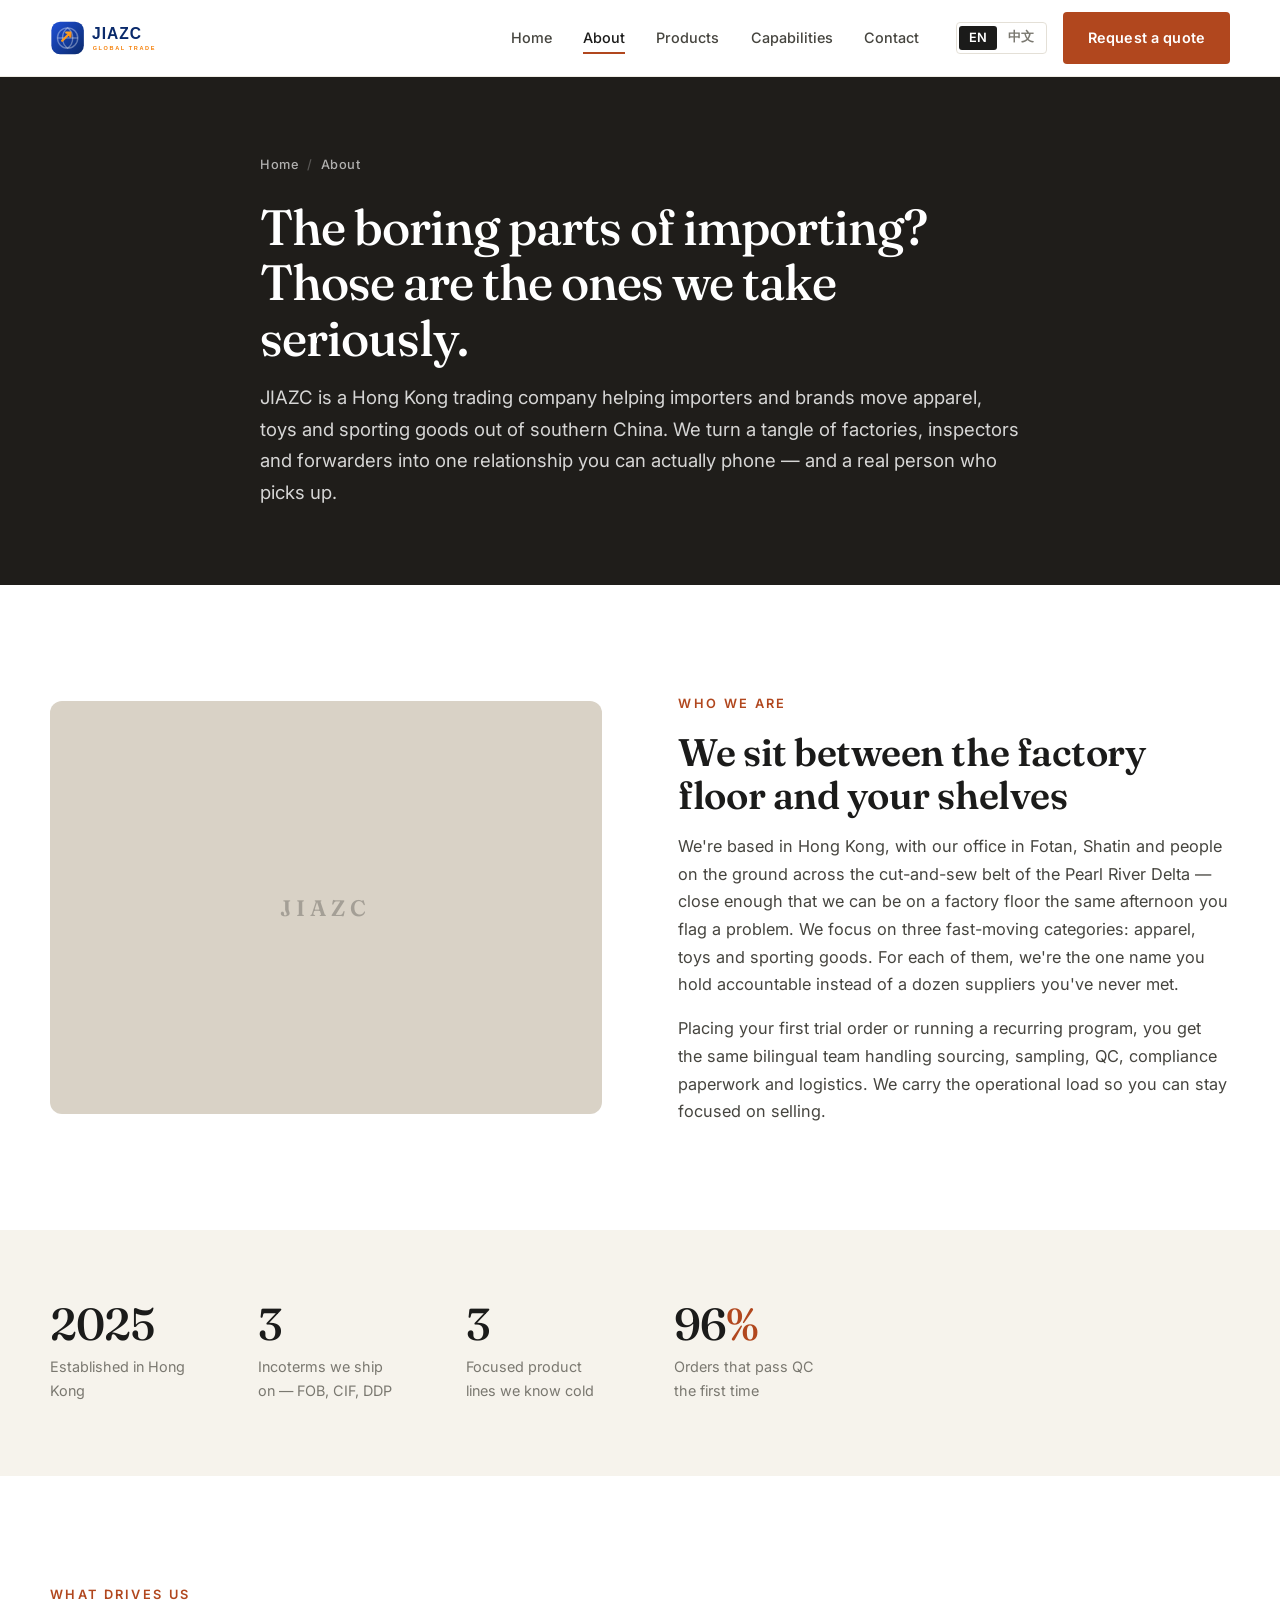
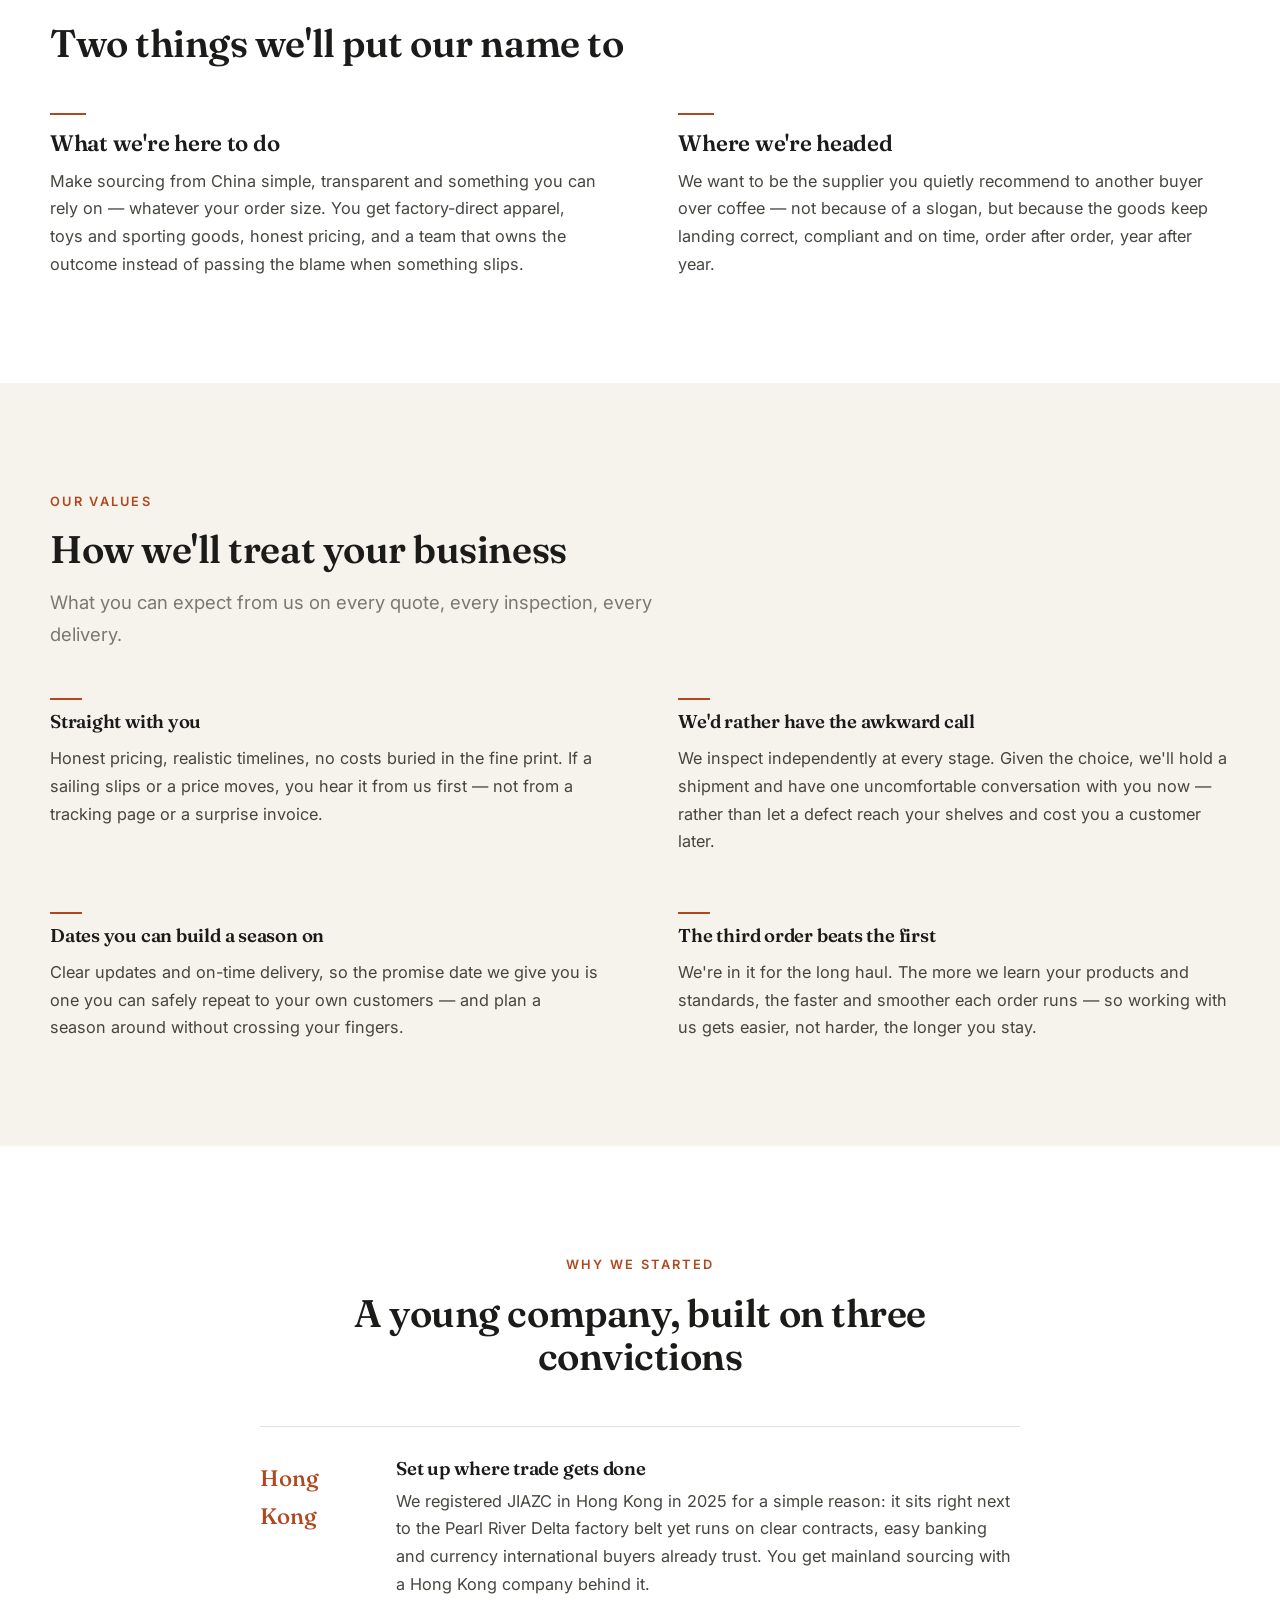
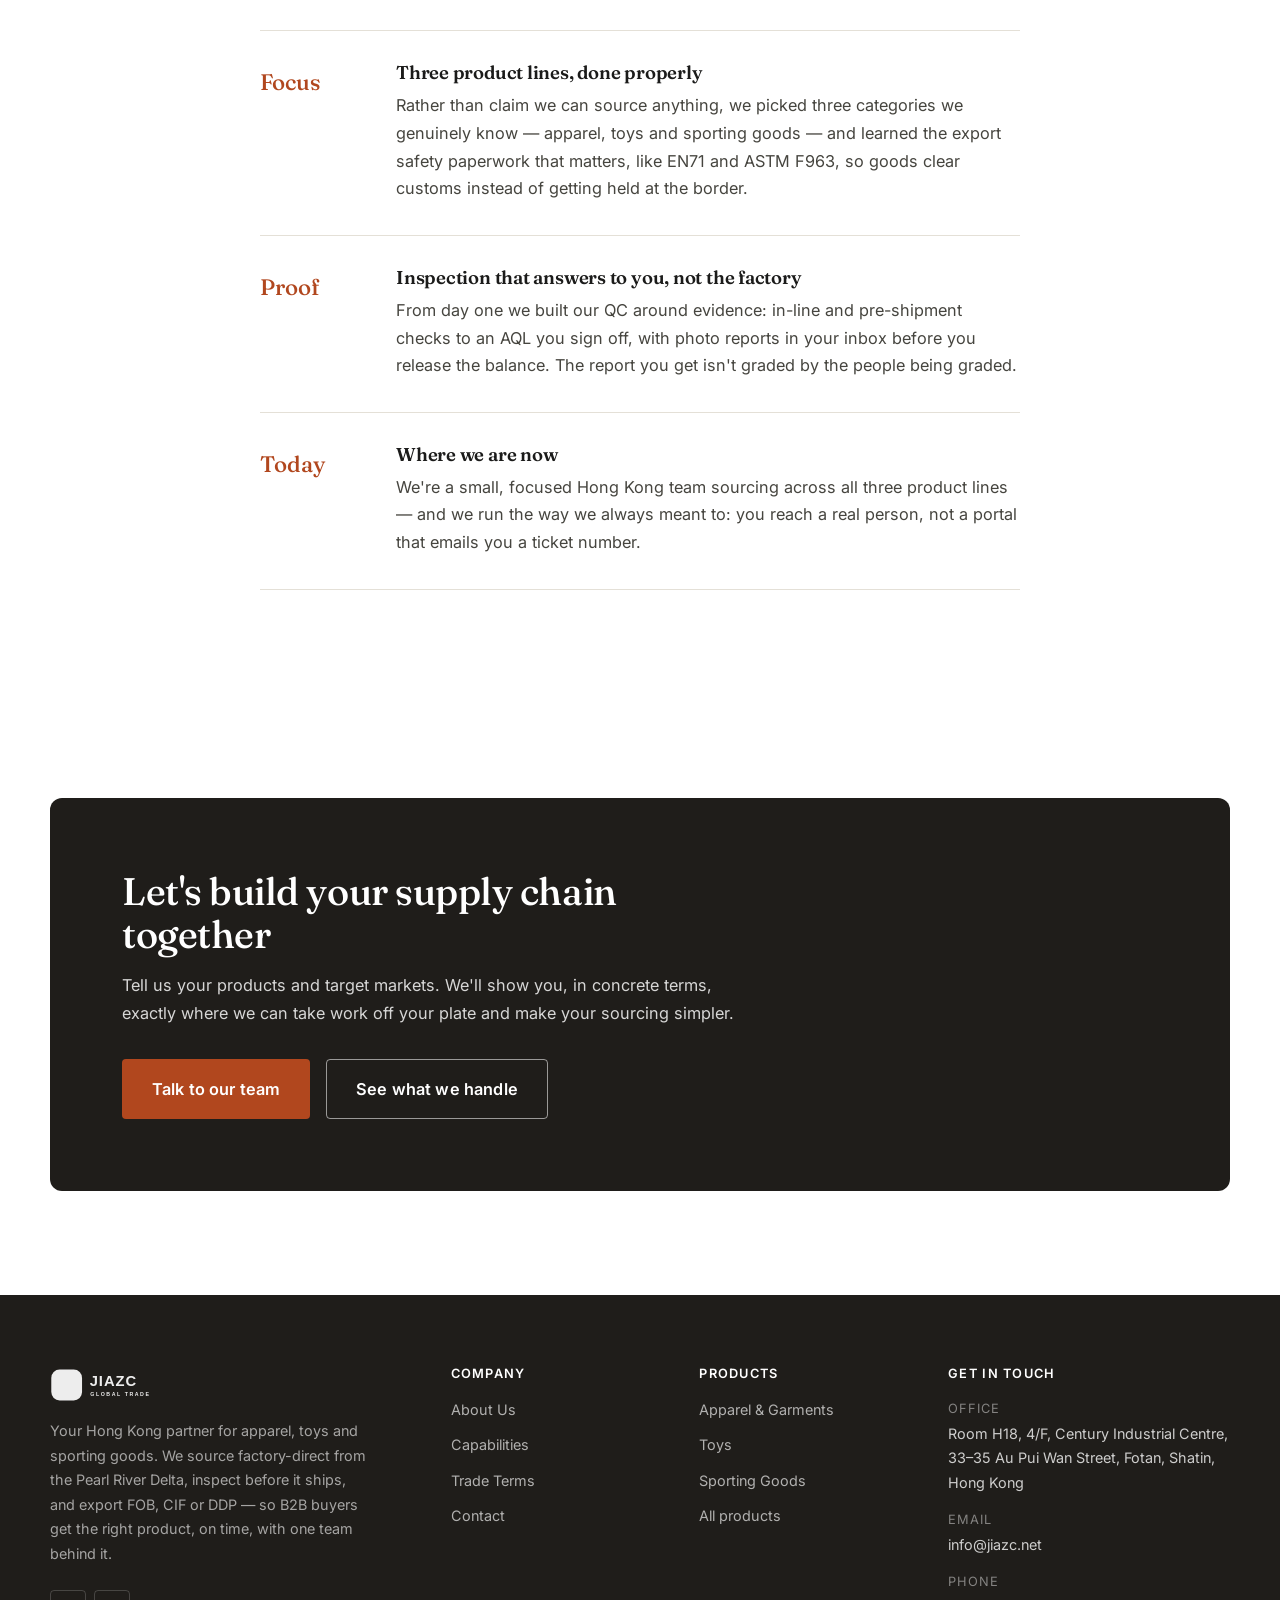
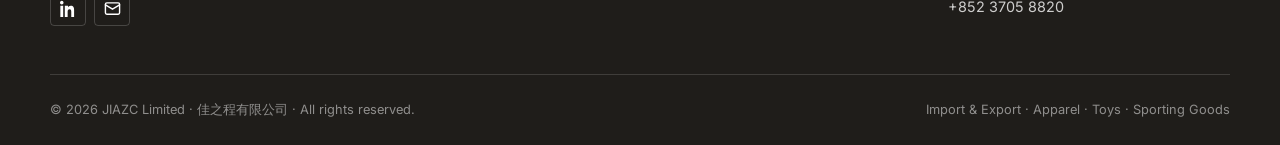
==== commit c5bfb028: "Use real HK registry data: relocate JIAZC to Hong Kong (Fotan), real registered address, remove fals" ====
--- a/about.html
+++ b/about.html
@@ -3,12 +3,12 @@
 <head>
   <meta charset="UTF-8" />
   <meta name="viewport" content="width=device-width, initial-scale=1.0" />
-  <title>About JIAZC | The Guangzhou Team Behind Your Orders</title>
-  <meta name="description" content="Since 2009 we've helped importers move apparel, toys and sporting goods out of southern China — one accountable team handling sourcing, QC and export. Meet the people behind your orders." />
+  <title>About JIAZC | The Hong Kong Team Behind Your Orders</title>
+  <meta name="description" content="JIAZC is a Hong Kong trading company helping importers move apparel, toys and sporting goods out of the Pearl River Delta — one accountable team handling sourcing, QC and export. Meet the people behind your orders." />
   <link rel="icon" type="image/svg+xml" href="favicon.svg" />
   <meta property="og:type" content="website" />
   <meta property="og:title" content="About JIAZC — The Team Behind Your Orders" />
-  <meta property="og:description" content="A people-first trade desk in Guangzhou: vetted factories, evidence-based QC and export you can plan around. Meet the team behind your orders." />
+  <meta property="og:description" content="A people-first Hong Kong trade company: vetted Pearl River Delta factories, evidence-based QC and export you can plan around. Meet the team behind your orders." />
   <meta property="og:image" content="https://images.unsplash.com/photo-1454165804606-c3d57bc86b40?auto=format&fit=crop&w=1200&q=70" />
   <link rel="preconnect" href="https://fonts.googleapis.com" />
   <link rel="preconnect" href="https://fonts.gstatic.com" crossorigin />
@@ -49,7 +49,7 @@
           <a href="index.html" data-en="Home" data-zh="首页">Home</a><span class="sep">/</span><span data-en="About" data-zh="关于我们">About</span>
         </nav>
         <h1 data-en="The boring parts of importing? Those are the ones we take seriously." data-zh="进口里那些枯燥的环节？正是我们最当回事的地方。">The boring parts of importing? Those are the ones we take seriously.</h1>
-        <p data-en="Since 2009 we've helped importers and brands move apparel, toys and sporting goods out of southern China. We turn a tangle of factories, inspectors and forwarders into one relationship you can actually phone — and a real person who picks up." data-zh="2009 年起，我们帮助进口商和品牌把服装、玩具、体育用品运出华南。我们把工厂、验货方、货代之间的一团乱麻，理成一个你随时能打电话的合作关系——而且真有人接听。">Since 2009 we've helped importers and brands move apparel, toys and sporting goods out of southern China. We turn a tangle of factories, inspectors and forwarders into one relationship you can actually phone — and a real person who picks up.</p>
+        <p data-en="JIAZC is a Hong Kong trading company helping importers and brands move apparel, toys and sporting goods out of southern China. We turn a tangle of factories, inspectors and forwarders into one relationship you can actually phone — and a real person who picks up." data-zh="佳之程是一家香港贸易公司，帮助进口商和品牌把服装、玩具、体育用品运出华南。我们把工厂、验货方、货代之间的一团乱麻，理成一个你随时能打电话的合作关系——而且真有人接听。">JIAZC is a Hong Kong trading company helping importers and brands move apparel, toys and sporting goods out of southern China. We turn a tangle of factories, inspectors and forwarders into one relationship you can actually phone — and a real person who picks up.</p>
       </div>
     </section>
 
@@ -62,7 +62,7 @@
         <div class="reveal d1">
           <span class="eyebrow" data-en="Who we are" data-zh="我们是谁">Who we are</span>
           <h2 class="section-title" data-en="We sit between the factory floor and your shelves" data-zh="我们站在工厂车间与你的货架之间">We sit between the factory floor and your shelves</h2>
-          <p data-en="Our desk is in Guangzhou's Tianhe district, a short drive from the cut-and-sew belt of the Pearl River Delta — close enough that we can be on a factory floor the same afternoon you flag a problem. We focus on three fast-moving categories: apparel, toys and sporting goods. For each of them, we're the one name you hold accountable instead of a dozen suppliers you've never met." data-zh="我们的办公点在广州天河区，离珠三角的成衣制造带车程不远——近到你上午反映问题，我们当天下午就能到工厂现场。我们只专注三个快消品类：服装、玩具、体育用品。对每一类，你要找的责任人只有我们一个，而不是十几家素未谋面的供应商。">Our desk is in Guangzhou's Tianhe district, a short drive from the cut-and-sew belt of the Pearl River Delta — close enough that we can be on a factory floor the same afternoon you flag a problem. We focus on three fast-moving categories: apparel, toys and sporting goods. For each of them, we're the one name you hold accountable instead of a dozen suppliers you've never met.</p>
+          <p data-en="We're based in Hong Kong, with our office in Fotan, Shatin and people on the ground across the cut-and-sew belt of the Pearl River Delta — close enough that we can be on a factory floor the same afternoon you flag a problem. We focus on three fast-moving categories: apparel, toys and sporting goods. For each of them, we're the one name you hold accountable instead of a dozen suppliers you've never met." data-zh="我们立足香港，办公室设在新界沙田火炭，并在珠三角的成衣制造带派驻当地人员——近到你上午反映问题，我们当天下午就能到工厂现场。我们只专注三个快消品类：服装、玩具、体育用品。对每一类，你要找的责任人只有我们一个，而不是十几家素未谋面的供应商。">We're based in Hong Kong, with our office in Fotan, Shatin and people on the ground across the cut-and-sew belt of the Pearl River Delta — close enough that we can be on a factory floor the same afternoon you flag a problem. We focus on three fast-moving categories: apparel, toys and sporting goods. For each of them, we're the one name you hold accountable instead of a dozen suppliers you've never met.</p>
           <p style="margin-top:1rem" data-en="Placing your first trial order or running a recurring program, you get the same bilingual team handling sourcing, sampling, QC, compliance paperwork and logistics. We carry the operational load so you can stay focused on selling." data-zh="无论你是下第一笔试单，还是在跑长期返单项目，对接你的都是同一支双语团队——采购、打样、质检、合规文件、物流，全包。运营上的担子我们扛，你只管把货卖好。">Placing your first trial order or running a recurring program, you get the same bilingual team handling sourcing, sampling, QC, compliance paperwork and logistics. We carry the operational load so you can stay focused on selling.</p>
         </div>
       </div>
@@ -73,12 +73,12 @@
       <div class="container">
         <div class="figure-row reveal">
           <div class="figure">
-            <span class="n" data-en="2009" data-zh="2009">2009</span>
-            <span class="l" data-en="Founded in Guangzhou" data-zh="创立于广州">Founded in Guangzhou</span>
-          </div>
-          <div class="figure">
-            <span class="n">38<span class="accent">+</span></span>
-            <span class="l" data-en="Countries we've shipped to lately" data-zh="近期为客户发往的国家">Countries we've shipped to lately</span>
+            <span class="n" data-en="2025" data-zh="2025">2025</span>
+            <span class="l" data-en="Established in Hong Kong" data-zh="创立于香港">Established in Hong Kong</span>
+          </div>
+          <div class="figure">
+            <span class="n">3</span>
+            <span class="l" data-en="Incoterms we ship on — FOB, CIF, DDP" data-zh="可选贸易术语——FOB、CIF、DDP">Incoterms we ship on — FOB, CIF, DDP</span>
           </div>
           <div class="figure">
             <span class="n">3</span>
@@ -141,47 +141,40 @@
       </div>
     </section>
 
-    <!-- HISTORY TIMELINE (editorial rows, no dot glyphs) -->
+    <!-- WHY WE STARTED (editorial rows, no dot glyphs) -->
     <section class="section">
       <div class="container">
         <div class="section-head center reveal">
-          <span class="eyebrow" data-en="Our journey" data-zh="发展历程">Our journey</span>
-          <h2 class="section-title" data-en="How we got here" data-zh="我们是怎么走到今天的">How we got here</h2>
+          <span class="eyebrow" data-en="Why we started" data-zh="我们为何而生">Why we started</span>
+          <h2 class="section-title" data-en="A young company, built on three convictions" data-zh="一家年轻的公司，立足三个信念">A young company, built on three convictions</h2>
         </div>
         <div class="timeline">
           <div class="tl-item reveal">
-            <div class="year">2009</div>
-            <div>
-              <h3 data-en="We started with two people and one idea" data-zh="两个人，一个想法">We started with two people and one idea</h3>
-              <p data-en="We opened as a two-person apparel export desk with a simple pitch: let overseas buyers source garments straight from Guangdong factories, instead of paying through layers of agents who'd never seen the line." data-zh="我们以两人的服装出口团队起步，主张很简单：让海外买家直接从广东工厂拿货，不必再向那些根本没去过产线的层层代理付钱。">We opened as a two-person apparel export desk with a simple pitch: let overseas buyers source garments straight from Guangdong factories, instead of paying through layers of agents who'd never seen the line.</p>
-            </div>
-          </div>
-          <div class="tl-item reveal">
-            <div class="year">2013</div>
-            <div>
-              <h3 data-en="Buyers kept asking for toys, so we did it right" data-zh="买家一直问玩具，于是我们认真做">Buyers kept asking for toys, so we did it right</h3>
-              <p data-en="Our garment buyers kept asking us to source toys too. So we built a dedicated toys desk and learned the export safety paperwork properly — EN71, ASTM F963 — rather than winging it and hoping the goods cleared." data-zh="服装客户不断让我们顺带采购玩具。于是我们专门组建玩具团队，把出口安全文件认真学透——EN71、ASTM F963——而不是临时凑合、祈祷货能过关。">Our garment buyers kept asking us to source toys too. So we built a dedicated toys desk and learned the export safety paperwork properly — EN71, ASTM F963 — rather than winging it and hoping the goods cleared.</p>
-            </div>
-          </div>
-          <div class="tl-item reveal">
-            <div class="year">2017</div>
-            <div>
-              <h3 data-en="Sporting goods — and we brought QC in-house" data-zh="开做体育用品，验货也收回自己做">Sporting goods — and we brought QC in-house</h3>
-              <p data-en="We added fitness gear, balls and outdoor equipment — and made a call that still defines us: we stopped outsourcing inspection. Our own QC staff answer to us, not to the factory, so the report you get isn't graded by the people being graded." data-zh="我们增加了健身器材、球类和户外装备——并做了一个至今仍是我们底色的决定：不再外包验货。质检人员只对我们负责，不对工厂负责，所以你拿到的报告，不是被检方自己打的分。">We added fitness gear, balls and outdoor equipment — and made a call that still defines us: we stopped outsourcing inspection. Our own QC staff answer to us, not to the factory, so the report you get isn't graded by the people being graded.</p>
-            </div>
-          </div>
-          <div class="tl-item reveal">
-            <div class="year">2021</div>
-            <div>
-              <h3 data-en="Door-to-door, fully managed (DDP)" data-zh="门到门全托管（DDP）">Door-to-door, fully managed (DDP)</h3>
-              <p data-en="For buyers who wanted nothing to do with freight, duties or customs, we added fully managed DDP: we handle everything to your door, you just receive the goods. It's now how most first-time buyers start with us." data-zh="对那些不想碰运费、关税和清关的买家，我们推出了全托管 DDP：从这头到你的门口我们全包，你只管收货。如今，多数第一次合作的买家都是这样起步的。">For buyers who wanted nothing to do with freight, duties or customs, we added fully managed DDP: we handle everything to your door, you just receive the goods. It's now how most first-time buyers start with us.</p>
-            </div>
-          </div>
-          <div class="tl-item reveal">
-            <div class="year">2026</div>
+            <div class="year" data-en="Hong Kong" data-zh="香港">Hong Kong</div>
+            <div>
+              <h3 data-en="Set up where trade gets done" data-zh="把公司开在贸易枢纽">Set up where trade gets done</h3>
+              <p data-en="We registered JIAZC in Hong Kong in 2025 for a simple reason: it sits right next to the Pearl River Delta factory belt yet runs on clear contracts, easy banking and currency international buyers already trust. You get mainland sourcing with a Hong Kong company behind it." data-zh="我们于 2025 年在香港注册成立佳之程，理由很简单：香港紧邻珠三角的工厂带，却拥有清晰的合约、便利的银行体系和国际买家早已信赖的货币环境。你得到的是内地的采购能力，背后是一家香港公司。">We registered JIAZC in Hong Kong in 2025 for a simple reason: it sits right next to the Pearl River Delta factory belt yet runs on clear contracts, easy banking and currency international buyers already trust. You get mainland sourcing with a Hong Kong company behind it.</p>
+            </div>
+          </div>
+          <div class="tl-item reveal">
+            <div class="year" data-en="Focus" data-zh="专注">Focus</div>
+            <div>
+              <h3 data-en="Three product lines, done properly" data-zh="三个品类，认真做好">Three product lines, done properly</h3>
+              <p data-en="Rather than claim we can source anything, we picked three categories we genuinely know — apparel, toys and sporting goods — and learned the export safety paperwork that matters, like EN71 and ASTM F963, so goods clear customs instead of getting held at the border." data-zh="我们不去声称什么都能采购，而是选定三个真正懂的品类——服装、玩具、体育用品——并把关键的出口安全文件学透，比如 EN71 和 ASTM F963，让货顺利清关，而不是卡在口岸。">Rather than claim we can source anything, we picked three categories we genuinely know — apparel, toys and sporting goods — and learned the export safety paperwork that matters, like EN71 and ASTM F963, so goods clear customs instead of getting held at the border.</p>
+            </div>
+          </div>
+          <div class="tl-item reveal">
+            <div class="year" data-en="Proof" data-zh="凭证">Proof</div>
+            <div>
+              <h3 data-en="Inspection that answers to you, not the factory" data-zh="对你负责、而非对工厂负责的验货">Inspection that answers to you, not the factory</h3>
+              <p data-en="From day one we built our QC around evidence: in-line and pre-shipment checks to an AQL you sign off, with photo reports in your inbox before you release the balance. The report you get isn't graded by the people being graded." data-zh="从第一天起，我们的质检就以证据为本：按你确认的 AQL 做过程检和发货前检验，照片报告在你付尾款前就发到邮箱。你拿到的报告，不是被检方自己打的分。">From day one we built our QC around evidence: in-line and pre-shipment checks to an AQL you sign off, with photo reports in your inbox before you release the balance. The report you get isn't graded by the people being graded.</p>
+            </div>
+          </div>
+          <div class="tl-item reveal">
+            <div class="year" data-en="Today" data-zh="现在">Today</div>
             <div>
               <h3 data-en="Where we are now" data-zh="我们的现状">Where we are now</h3>
-              <p data-en="Today we ship to buyers on five continents across all three product lines — and we still run the way we started: a team you reach a real person at, not a portal that emails you a ticket number." data-zh="如今我们的三个品类发往五大洲的买家——而经营方式始终没变：你找到的是一个能对话的真人，而不是一个只会回你工单号的门户。">Today we ship to buyers on five continents across all three product lines — and we still run the way we started: a team you reach a real person at, not a portal that emails you a ticket number.</p>
+              <p data-en="We're a small, focused Hong Kong team sourcing across all three product lines — and we run the way we always meant to: you reach a real person, not a portal that emails you a ticket number." data-zh="我们是一支精干专注的香港团队，覆盖全部三个品类——而经营方式正如初衷：你找到的是一个能对话的真人，而不是一个只会回你工单号的门户。">We're a small, focused Hong Kong team sourcing across all three product lines — and we run the way we always meant to: you reach a real person, not a portal that emails you a ticket number.</p>
             </div>
           </div>
         </div>
@@ -210,7 +203,7 @@
       <div class="footer-top">
         <div class="footer-brand">
           <img src="assets/logo.svg" alt="JIAZC" />
-          <p data-en="Your Guangzhou desk for apparel, toys and sporting goods. We source factory-direct, inspect before it ships, and export FOB, CIF or DDP — so B2B buyers get the right product, on time, with one team behind it." data-zh="服装、玩具、体育用品，你的广州对接点。我们工厂直采、发货前检验，按 FOB、CIF 或 DDP 出口——让 B2B 买家拿到对的货、准时到手，全程一支团队负责。">Your Guangzhou desk for apparel, toys and sporting goods. We source factory-direct, inspect before it ships, and export FOB, CIF or DDP — so B2B buyers get the right product, on time, with one team behind it.</p>
+          <p data-en="Your Hong Kong partner for apparel, toys and sporting goods. We source factory-direct from the Pearl River Delta, inspect before it ships, and export FOB, CIF or DDP — so B2B buyers get the right product, on time, with one team behind it." data-zh="服装、玩具、体育用品，你的香港合作伙伴。我们从珠三角工厂直采、发货前检验，按 FOB、CIF 或 DDP 出口——让 B2B 买家拿到对的货、准时到手，全程一支团队负责。">Your Hong Kong partner for apparel, toys and sporting goods. We source factory-direct from the Pearl River Delta, inspect before it ships, and export FOB, CIF or DDP — so B2B buyers get the right product, on time, with one team behind it.</p>
           <div class="footer-social">
             <a href="#" aria-label="LinkedIn"><svg viewBox="0 0 24 24" fill="currentColor"><path d="M4.98 3.5A2.5 2.5 0 1 1 0 3.5a2.5 2.5 0 0 1 4.98 0ZM.5 8h4V24h-4V8Zm7 0h3.8v2.2h.05c.53-1 1.83-2.2 3.77-2.2 4.03 0 4.78 2.65 4.78 6.1V24h-4v-7.1c0-1.7-.03-3.9-2.37-3.9-2.38 0-2.74 1.85-2.74 3.77V24h-4V8Z"/></svg></a>
             <a href="mailto:info@jiazc.net" aria-label="Email"><svg viewBox="0 0 24 24" fill="none" stroke="currentColor" stroke-width="2" stroke-linecap="round" stroke-linejoin="round"><rect x="2" y="4" width="20" height="16" rx="2"/><path d="m22 7-10 6L2 7"/></svg></a>
@@ -237,14 +230,14 @@
         <div class="footer-col">
           <h4 data-en="Get in touch" data-zh="联系方式">Get in touch</h4>
           <ul class="footer-contact" style="display:grid;gap:14px">
-            <li><span class="k" data-en="Office" data-zh="办公地址">Office</span><span data-en="Unit 1809, Tower A, China Shine Plaza, 9 Linhe West Road, Tianhe District, Guangzhou 510610" data-zh="广州市天河区林和西路 9 号耀中广场 A 座 1809 室，510610">Unit 1809, Tower A, China Shine Plaza, 9 Linhe West Road, Tianhe District, Guangzhou 510610</span></li>
+            <li><span class="k" data-en="Office" data-zh="办公地址">Office</span><span data-en="Room H18, 4/F, Century Industrial Centre, 33–35 Au Pui Wan Street, Fotan, Shatin, Hong Kong" data-zh="香港新界沙田火炭坳背湾街 33–35 号世纪工业中心 4 楼 H18 室">Room H18, 4/F, Century Industrial Centre, 33–35 Au Pui Wan Street, Fotan, Shatin, Hong Kong</span></li>
             <li><span class="k" data-en="Email" data-zh="邮箱">Email</span><a href="mailto:info@jiazc.net">info@jiazc.net</a></li>
-            <li><span class="k" data-en="Phone" data-zh="电话">Phone</span><a href="tel:+862038776240">+86 20 3877 6240</a></li>
+            <li><span class="k" data-en="Phone" data-zh="电话">Phone</span><a href="tel:+85237058820">+852 3705 8820</a></li>
           </ul>
         </div>
       </div>
       <div class="footer-bottom">
-        <span>© <span data-year>2026</span> JIAZC <span data-en="Trading Co. All rights reserved." data-zh="贸易有限公司. 版权所有.">Trading Co. All rights reserved.</span></span>
+        <span>© <span data-year>2026</span> JIAZC <span data-en="Limited · 佳之程有限公司 · All rights reserved." data-zh="Limited · 佳之程有限公司 · 版权所有.">Limited · 佳之程有限公司 · All rights reserved.</span></span>
         <span data-en="Import &amp; Export · Apparel · Toys · Sporting Goods" data-zh="进出口 · 服装 · 玩具 · 体育用品">Import &amp; Export · Apparel · Toys · Sporting Goods</span>
       </div>
     </div>
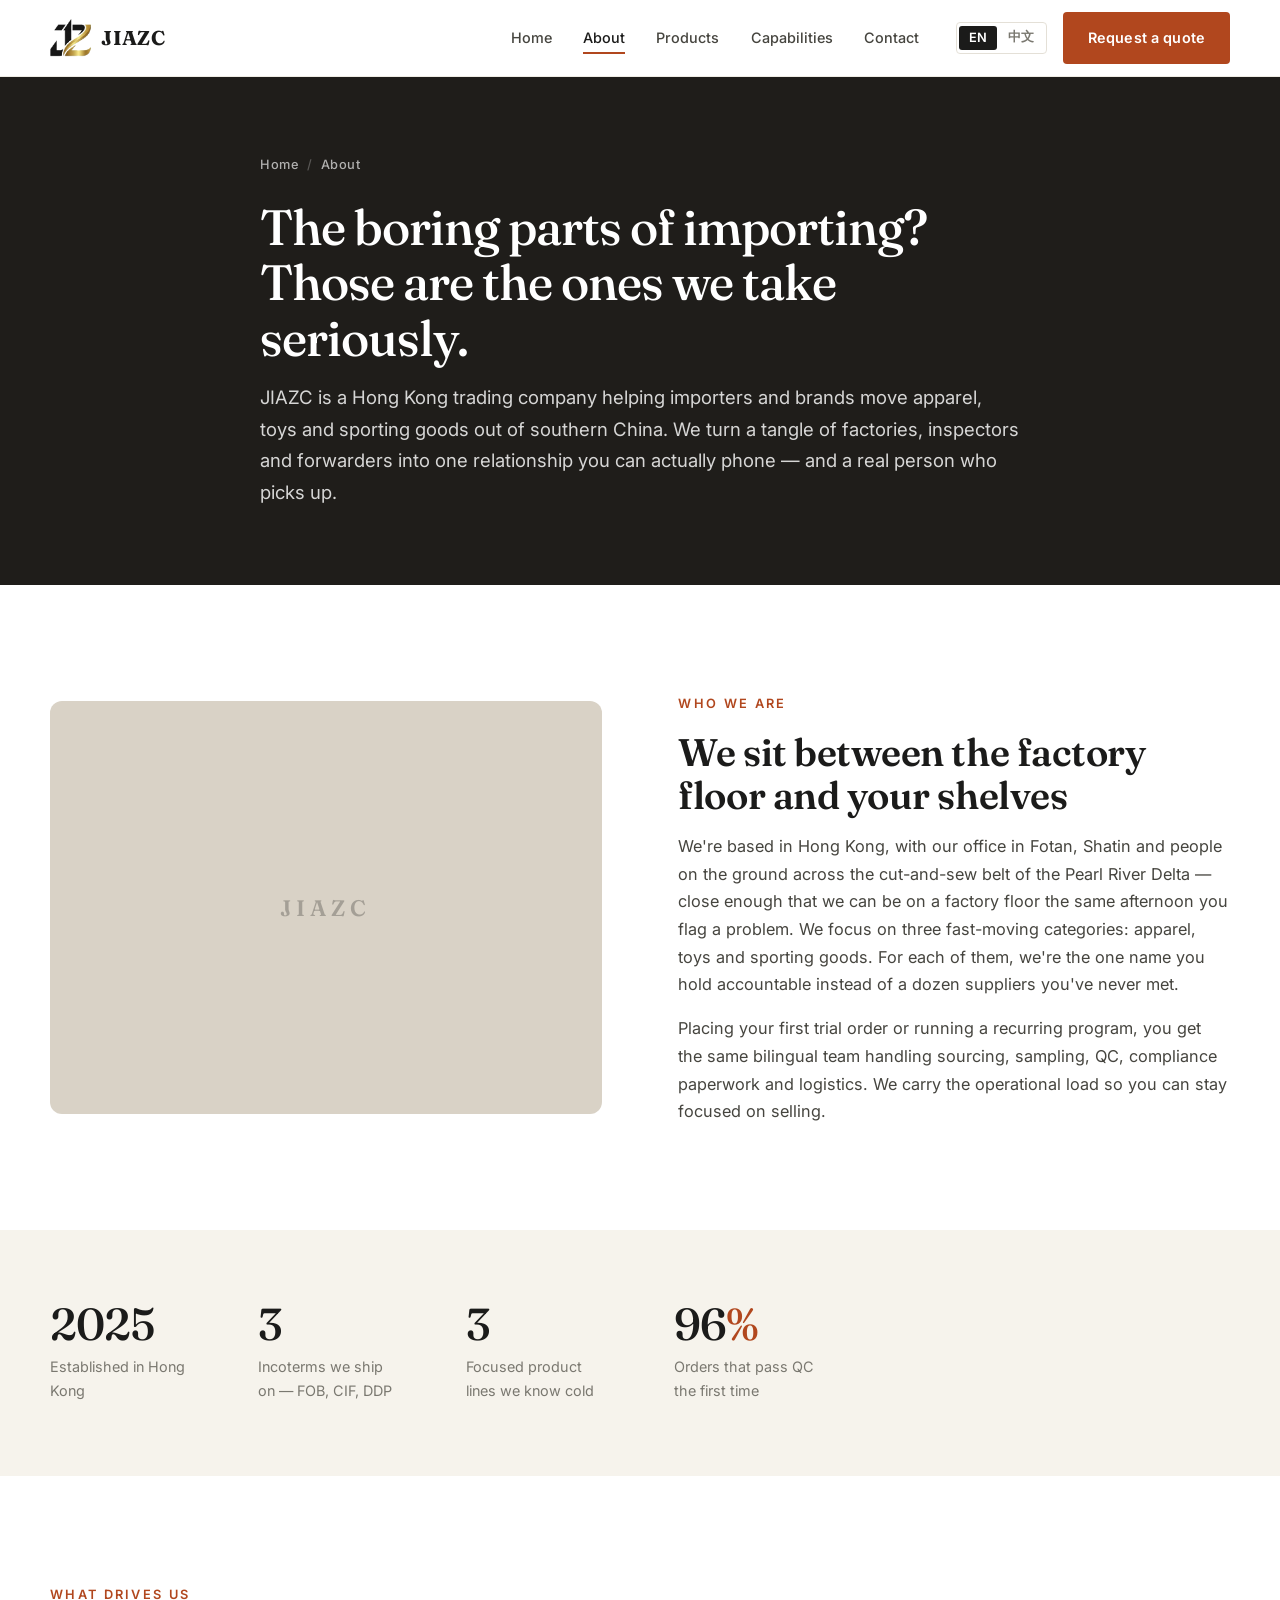
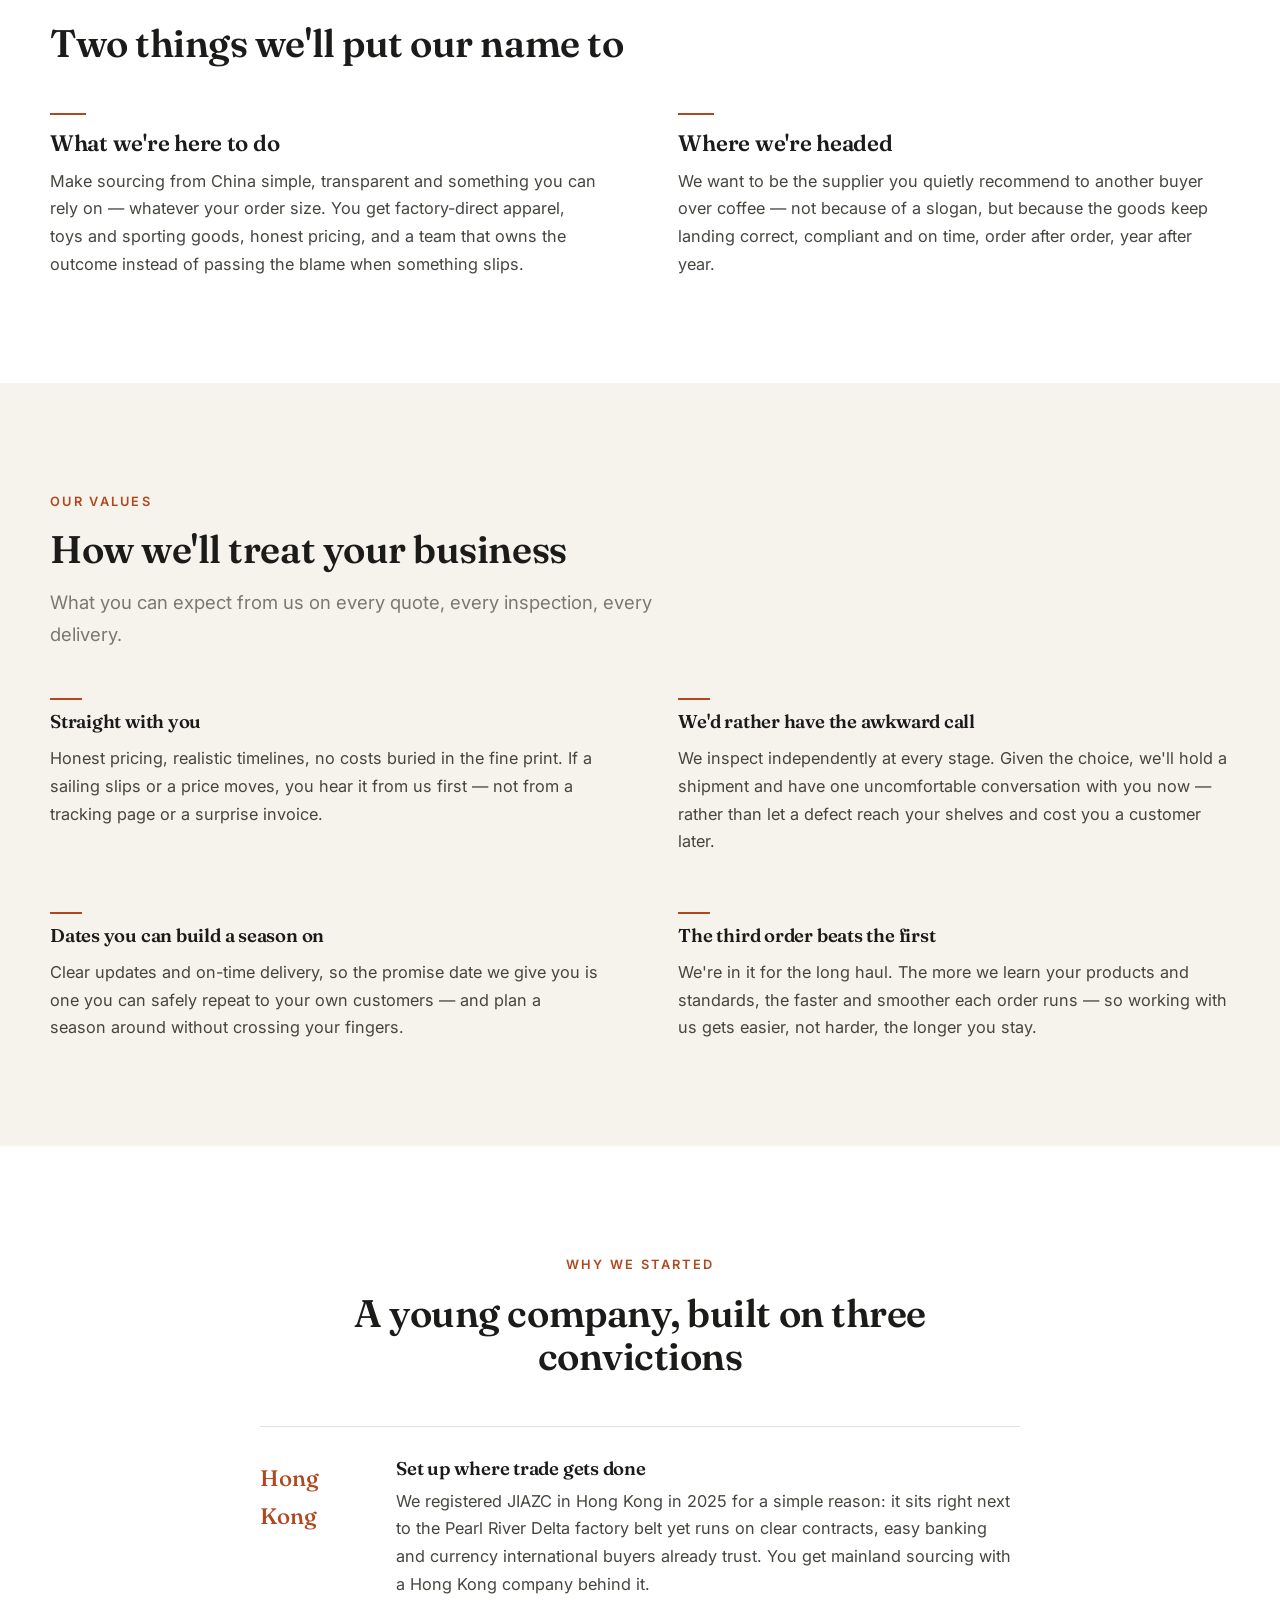
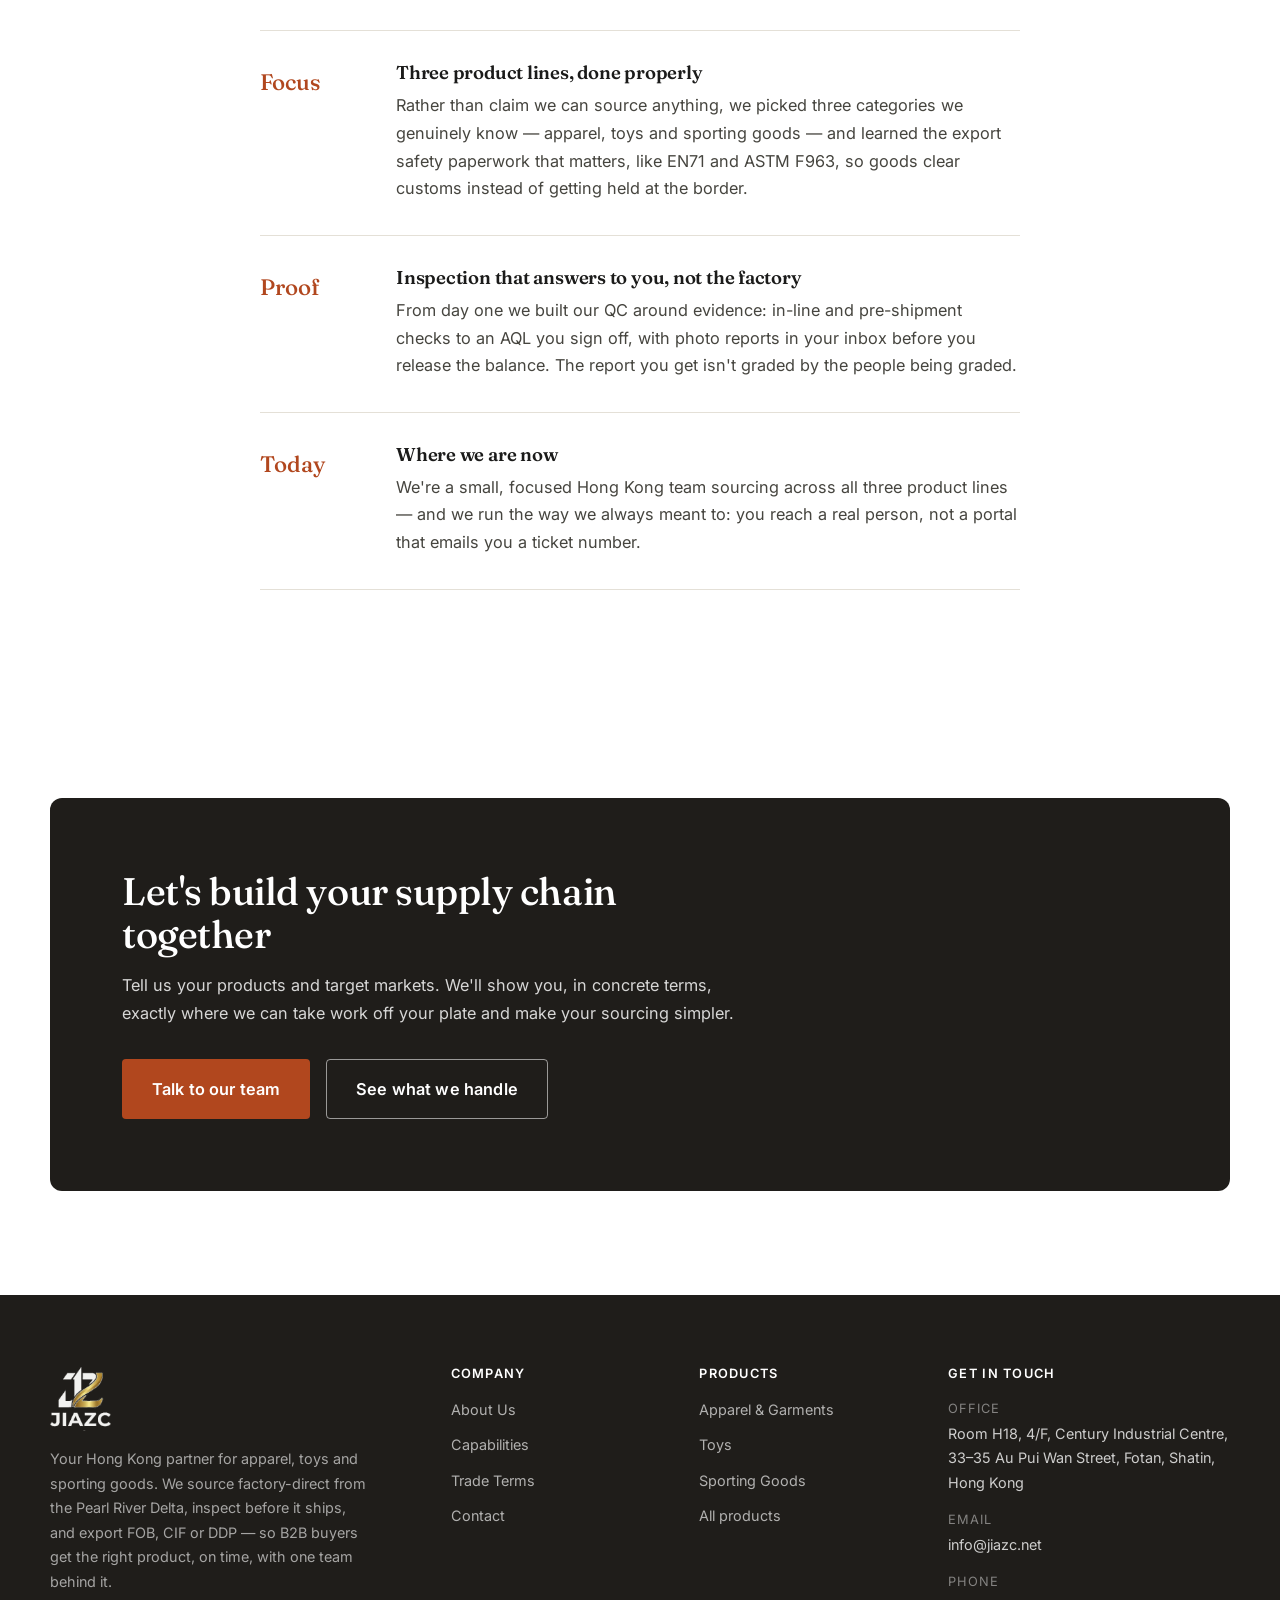
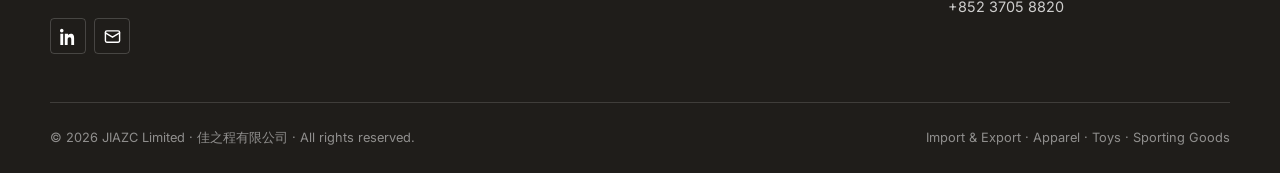
==== commit 195b3c97: "Add real brand logo: header mark + wordmark, white/gold footer lockup, PNG favicon Co-Authored-By: C" ====
--- a/about.html
+++ b/about.html
@@ -5,6 +5,7 @@
   <meta name="viewport" content="width=device-width, initial-scale=1.0" />
   <title>About JIAZC | The Hong Kong Team Behind Your Orders</title>
   <meta name="description" content="JIAZC is a Hong Kong trading company helping importers move apparel, toys and sporting goods out of the Pearl River Delta — one accountable team handling sourcing, QC and export. Meet the people behind your orders." />
+  <link rel="icon" type="image/png" href="favicon.png" />
   <link rel="icon" type="image/svg+xml" href="favicon.svg" />
   <meta property="og:type" content="website" />
   <meta property="og:title" content="About JIAZC — The Team Behind Your Orders" />
@@ -20,7 +21,10 @@
 
   <header class="site-header">
     <div class="container header-inner">
-      <a class="brand" href="index.html" aria-label="JIAZC home"><img src="assets/logo.svg" alt="JIAZC — Import & Export Trade" /></a>
+      <a class="brand" href="index.html" aria-label="JIAZC home">
+        <img class="brand-mark" src="assets/logo.png" alt="JIAZC" />
+        <span class="brand-name">JIAZC</span>
+      </a>
       <nav class="primary-nav" id="primary-nav" aria-label="Primary">
         <ul class="nav-list">
           <li><a href="index.html" data-en="Home" data-zh="首页">Home</a></li>
@@ -202,7 +206,7 @@
     <div class="container">
       <div class="footer-top">
         <div class="footer-brand">
-          <img src="assets/logo.svg" alt="JIAZC" />
+          <img src="assets/logo-footer.png" alt="JIAZC" class="footer-logo" />
           <p data-en="Your Hong Kong partner for apparel, toys and sporting goods. We source factory-direct from the Pearl River Delta, inspect before it ships, and export FOB, CIF or DDP — so B2B buyers get the right product, on time, with one team behind it." data-zh="服装、玩具、体育用品，你的香港合作伙伴。我们从珠三角工厂直采、发货前检验，按 FOB、CIF 或 DDP 出口——让 B2B 买家拿到对的货、准时到手，全程一支团队负责。">Your Hong Kong partner for apparel, toys and sporting goods. We source factory-direct from the Pearl River Delta, inspect before it ships, and export FOB, CIF or DDP — so B2B buyers get the right product, on time, with one team behind it.</p>
           <div class="footer-social">
             <a href="#" aria-label="LinkedIn"><svg viewBox="0 0 24 24" fill="currentColor"><path d="M4.98 3.5A2.5 2.5 0 1 1 0 3.5a2.5 2.5 0 0 1 4.98 0ZM.5 8h4V24h-4V8Zm7 0h3.8v2.2h.05c.53-1 1.83-2.2 3.77-2.2 4.03 0 4.78 2.65 4.78 6.1V24h-4v-7.1c0-1.7-.03-3.9-2.37-3.9-2.38 0-2.74 1.85-2.74 3.77V24h-4V8Z"/></svg></a>
--- a/assets/styles.css
+++ b/assets/styles.css
@@ -204,8 +204,10 @@
   justify-content: space-between;
   gap: var(--sp-5);
 }
-.brand { display: flex; align-items: center; flex-shrink: 0; }
+.brand { display: flex; align-items: center; gap: 0.6rem; flex-shrink: 0; }
 .brand img { height: 38px; width: auto; }
+.brand-mark { height: 38px; width: auto; display: block; }
+.brand-name { font-family: var(--font-display); font-weight: 700; font-size: 1.25rem; letter-spacing: 0.02em; color: var(--ink); line-height: 1; }
 
 .primary-nav { margin-left: auto; }
 .nav-list { display: flex; align-items: center; gap: var(--sp-1); }
@@ -839,6 +841,7 @@
 .site-footer { background: var(--paper-deep); color: rgba(255,255,255,0.7); padding-top: var(--sp-8); }
 .footer-top { display: grid; grid-template-columns: 1.7fr 1fr 1fr 1.3fr; gap: var(--sp-6); padding-bottom: var(--sp-7); }
 .footer-brand img { height: 36px; filter: brightness(0) invert(1); margin-bottom: var(--sp-4); opacity: 0.92; }
+.footer-brand img.footer-logo { height: 64px; width: auto; display: block; filter: none; opacity: 1; }
 .footer-brand p { color: rgba(255,255,255,0.6); font-size: var(--fs-sm); max-width: 320px; }
 .footer-social { display: flex; gap: 8px; margin-top: var(--sp-5); }
 .footer-social a {
@@ -905,6 +908,8 @@
 @media (max-width: 860px) {
   :root { --header-h: 66px; }
   .nav-toggle { display: block; }
+  .brand img.brand-mark { height: 32px; }
+  .brand-name { font-size: 1.15rem; }
   .primary-nav {
     position: fixed;
     inset: var(--header-h) 0 auto 0;
